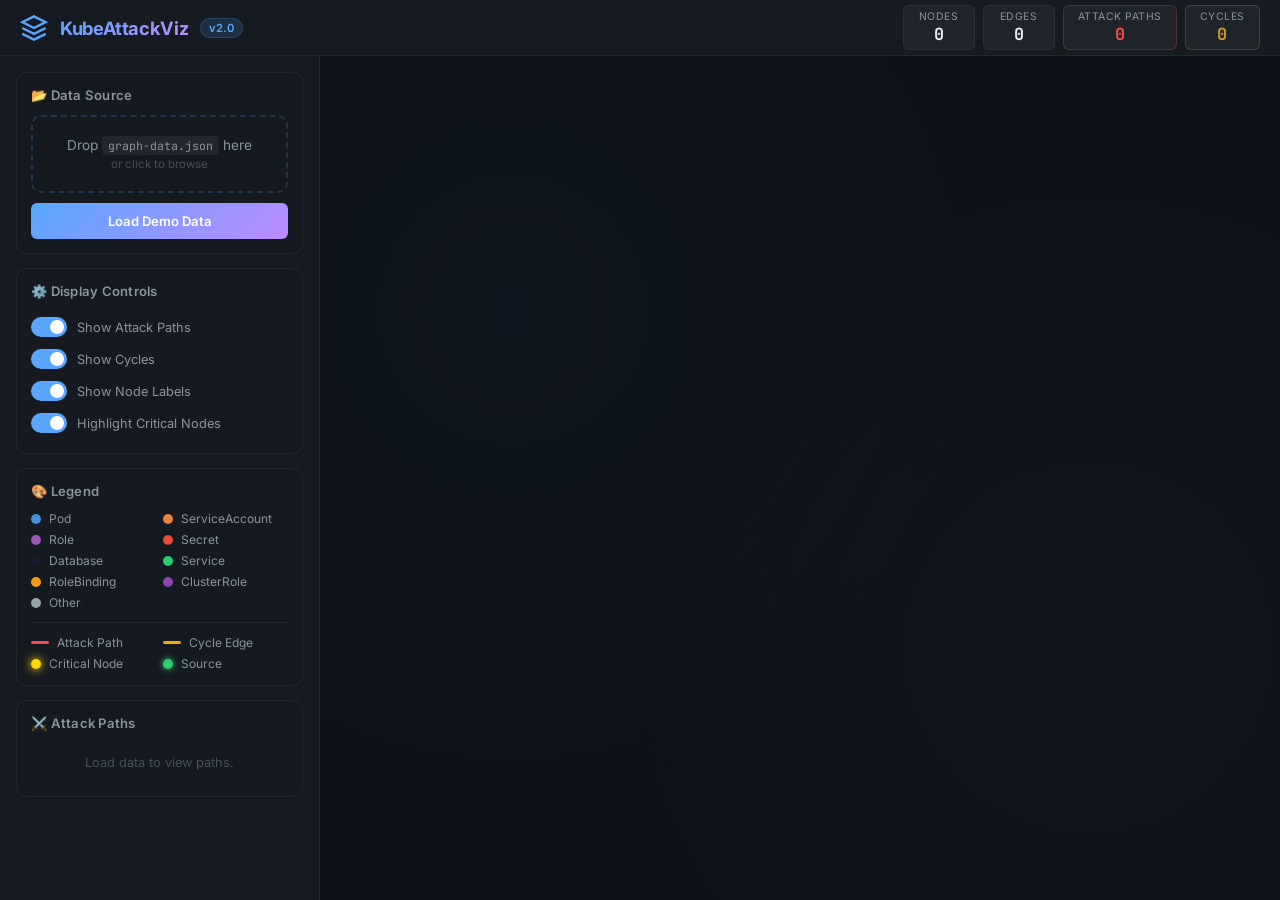
==== visualizer/index.html @ 6b7d2fde "implement core working and advancements" ====
<!DOCTYPE html>
<html lang="en">
<head>
    <meta charset="UTF-8">
    <meta name="viewport" content="width=device-width, initial-scale=1.0">
    <meta name="description" content="KubeAttackViz — Interactive Kubernetes Attack Path Visualization powered by D3.js">
    <title>KubeAttackViz — Attack Path Visualizer</title>
    <link rel="preconnect" href="https://fonts.googleapis.com">
    <link rel="preconnect" href="https://fonts.gstatic.com" crossorigin>
    <link href="https://fonts.googleapis.com/css2?family=Inter:wght@300;400;500;600;700&family=JetBrains+Mono:wght@400;500&display=swap" rel="stylesheet">
    <link rel="stylesheet" href="styles.css">
</head>
<body>
    <!-- ── Header ──────────────────────────────────────────────────────────── -->
    <header id="app-header">
        <div class="header-left">
            <div class="logo">
                <svg width="28" height="28" viewBox="0 0 24 24" fill="none" stroke="currentColor" stroke-width="2">
                    <path d="M12 2L2 7l10 5 10-5-10-5z"/>
                    <path d="M2 17l10 5 10-5"/>
                    <path d="M2 12l10 5 10-5"/>
                </svg>
            </div>
            <h1 id="app-title">KubeAttackViz</h1>
            <span class="version-badge">v2.0</span>
        </div>
        <div class="header-right">
            <div class="stat-chip" id="stat-nodes">
                <span class="stat-label">Nodes</span>
                <span class="stat-value" id="node-count">0</span>
            </div>
            <div class="stat-chip" id="stat-edges">
                <span class="stat-label">Edges</span>
                <span class="stat-value" id="edge-count">0</span>
            </div>
            <div class="stat-chip stat-danger" id="stat-paths">
                <span class="stat-label">Attack Paths</span>
                <span class="stat-value" id="path-count">0</span>
            </div>
            <div class="stat-chip stat-warning" id="stat-cycles">
                <span class="stat-label">Cycles</span>
                <span class="stat-value" id="cycle-count">0</span>
            </div>
        </div>
    </header>

    <!-- ── Main Layout ─────────────────────────────────────────────────────── -->
    <main id="app-main">
        <!-- Sidebar -->
        <aside id="sidebar">
            <!-- File Input -->
            <section class="panel" id="panel-input">
                <h2 class="panel-title">📂 Data Source</h2>
                <div class="file-drop-zone" id="file-drop-zone">
                    <p>Drop <code>graph-data.json</code> here</p>
                    <p class="hint">or click to browse</p>
                    <input type="file" id="file-input" accept=".json" hidden>
                </div>
                <button class="btn btn-primary" id="btn-load-demo">Load Demo Data</button>
            </section>

            <!-- Toggle Controls -->
            <section class="panel" id="panel-controls">
                <h2 class="panel-title">⚙️ Display Controls</h2>
                <label class="toggle-row">
                    <input type="checkbox" id="toggle-paths" checked>
                    <span class="toggle-label">Show Attack Paths</span>
                </label>
                <label class="toggle-row">
                    <input type="checkbox" id="toggle-cycles" checked>
                    <span class="toggle-label">Show Cycles</span>
                </label>
                <label class="toggle-row">
                    <input type="checkbox" id="toggle-labels" checked>
                    <span class="toggle-label">Show Node Labels</span>
                </label>
                <label class="toggle-row">
                    <input type="checkbox" id="toggle-critical" checked>
                    <span class="toggle-label">Highlight Critical Nodes</span>
                </label>
            </section>

            <!-- Legend -->
            <section class="panel" id="panel-legend">
                <h2 class="panel-title">🎨 Legend</h2>
                <div class="legend-grid">
                    <div class="legend-item"><span class="legend-dot" style="background:#4A90D9"></span> Pod</div>
                    <div class="legend-item"><span class="legend-dot" style="background:#E8833A"></span> ServiceAccount</div>
                    <div class="legend-item"><span class="legend-dot" style="background:#9B59B6"></span> Role</div>
                    <div class="legend-item"><span class="legend-dot" style="background:#E74C3C"></span> Secret</div>
                    <div class="legend-item"><span class="legend-dot" style="background:#1A1A2E"></span> Database</div>
                    <div class="legend-item"><span class="legend-dot" style="background:#2ECC71"></span> Service</div>
                    <div class="legend-item"><span class="legend-dot" style="background:#F39C12"></span> RoleBinding</div>
                    <div class="legend-item"><span class="legend-dot" style="background:#8E44AD"></span> ClusterRole</div>
                    <div class="legend-item"><span class="legend-dot" style="background:#95A5A6"></span> Other</div>
                </div>
                <div class="legend-grid" style="margin-top: 12px; border-top: 1px solid rgba(255,255,255,0.08); padding-top: 12px;">
                    <div class="legend-item"><span class="legend-line" style="background:#ff4757"></span> Attack Path</div>
                    <div class="legend-item"><span class="legend-line" style="background:#ffa502"></span> Cycle Edge</div>
                    <div class="legend-item"><span class="legend-dot legend-dot-critical"></span> Critical Node</div>
                    <div class="legend-item"><span class="legend-dot" style="background:#2ECC71; box-shadow: 0 0 6px #2ECC71"></span> Source</div>
                </div>
            </section>

            <!-- Attack Paths List -->
            <section class="panel" id="panel-paths">
                <h2 class="panel-title">⚔️ Attack Paths</h2>
                <div id="paths-list" class="scrollable-list">
                    <p class="placeholder">Load data to view paths.</p>
                </div>
            </section>
        </aside>

        <!-- Graph Canvas -->
        <div id="graph-container">
            <svg id="graph-svg"></svg>
            <!-- Tooltip -->
            <div id="tooltip" class="tooltip hidden">
                <div class="tooltip-header" id="tooltip-name"></div>
                <div class="tooltip-body">
                    <div class="tooltip-row"><span class="tooltip-key">Type:</span><span id="tooltip-type"></span></div>
                    <div class="tooltip-row"><span class="tooltip-key">Namespace:</span><span id="tooltip-namespace"></span></div>
                    <div class="tooltip-row"><span class="tooltip-key">Risk Score:</span><span id="tooltip-risk"></span></div>
                    <div class="tooltip-row"><span class="tooltip-key">CVEs:</span><span id="tooltip-cves"></span></div>
                    <div class="tooltip-row"><span class="tooltip-key">Role:</span><span id="tooltip-role"></span></div>
                </div>
            </div>
        </div>

        <!-- Detail Panel -->
        <aside id="detail-panel" class="hidden">
            <button class="btn-close" id="btn-close-detail">&times;</button>
            <h2 class="panel-title" id="detail-title">Node Details</h2>
            <div id="detail-content"></div>
        </aside>
    </main>

    <script src="https://d3js.org/d3.v7.min.js"></script>
    <script src="script.js"></script>
</body>
</html>
---- visualizer/styles.css ----
/* ═══════════════════════════════════════════════════════════════════════
   KubeAttackViz — Visualization Frontend Styles
   Premium dark theme with glassmorphism, microinteractions, and responsive layout
   ═══════════════════════════════════════════════════════════════════════ */

/* ── CSS Variables / Design Tokens ──────────────────────────────────── */
:root {
    /* Palette */
    --bg-primary: #0D1117;
    --bg-secondary: #161B22;
    --bg-panel: rgba(22, 27, 34, 0.85);
    --bg-panel-hover: rgba(30, 37, 48, 0.95);
    --bg-glass: rgba(22, 27, 34, 0.65);
    --border-primary: rgba(255, 255, 255, 0.06);
    --border-accent: rgba(88, 166, 255, 0.25);
    --text-primary: #E6EDF3;
    --text-secondary: #8B949E;
    --text-muted: #484F58;
    --accent-blue: #58A6FF;
    --accent-green: #3FB950;
    --accent-red: #F85149;
    --accent-orange: #D29922;
    --accent-purple: #BC8CFF;
    --accent-gold: #FFD700;

    /* Node Colors */
    --node-pod: #4A90D9;
    --node-service: #2ECC71;
    --node-sa: #E8833A;
    --node-role: #9B59B6;
    --node-clusterrole: #8E44AD;
    --node-rolebinding: #F39C12;
    --node-clusterrolebinding: #E67E22;
    --node-secret: #E74C3C;
    --node-configmap: #1ABC9C;
    --node-database: #1A1A2E;
    --node-other: #95A5A6;

    /* Layout */
    --header-height: 56px;
    --sidebar-width: 320px;
    --detail-width: 360px;
    --radius-sm: 6px;
    --radius-md: 10px;
    --radius-lg: 14px;

    /* Transitions */
    --transition-fast: 0.15s ease;
    --transition-medium: 0.25s ease;
    --transition-slow: 0.4s cubic-bezier(0.16, 1, 0.3, 1);
}

/* ── Reset ──────────────────────────────────────────────────────────── */
*, *::before, *::after {
    box-sizing: border-box;
    margin: 0;
    padding: 0;
}

body {
    font-family: 'Inter', -apple-system, BlinkMacSystemFont, sans-serif;
    background: var(--bg-primary);
    color: var(--text-primary);
    overflow: hidden;
    height: 100vh;
    width: 100vw;
}

code {
    font-family: 'JetBrains Mono', monospace;
    background: rgba(255, 255, 255, 0.06);
    padding: 2px 6px;
    border-radius: 4px;
    font-size: 0.85em;
}

/* ── Header ─────────────────────────────────────────────────────────── */
#app-header {
    height: var(--header-height);
    background: var(--bg-secondary);
    border-bottom: 1px solid var(--border-primary);
    display: flex;
    align-items: center;
    justify-content: space-between;
    padding: 0 20px;
    z-index: 100;
    backdrop-filter: blur(12px);
}

.header-left {
    display: flex;
    align-items: center;
    gap: 12px;
}

.logo {
    color: var(--accent-blue);
    display: flex;
    align-items: center;
}

#app-title {
    font-size: 1.15rem;
    font-weight: 700;
    letter-spacing: -0.02em;
    background: linear-gradient(135deg, var(--accent-blue), var(--accent-purple));
    -webkit-background-clip: text;
    -webkit-text-fill-color: transparent;
    background-clip: text;
}

.version-badge {
    font-size: 0.7rem;
    font-weight: 600;
    background: rgba(88, 166, 255, 0.15);
    color: var(--accent-blue);
    padding: 2px 8px;
    border-radius: 20px;
    border: 1px solid rgba(88, 166, 255, 0.2);
}

.header-right {
    display: flex;
    gap: 8px;
}

.stat-chip {
    display: flex;
    flex-direction: column;
    align-items: center;
    background: rgba(255, 255, 255, 0.04);
    border: 1px solid var(--border-primary);
    border-radius: var(--radius-sm);
    padding: 4px 14px;
    min-width: 72px;
    transition: var(--transition-fast);
}

.stat-chip:hover {
    background: rgba(255, 255, 255, 0.07);
}

.stat-chip.stat-danger {
    border-color: rgba(248, 81, 73, 0.25);
}

.stat-chip.stat-warning {
    border-color: rgba(210, 153, 34, 0.25);
}

.stat-label {
    font-size: 0.65rem;
    color: var(--text-secondary);
    text-transform: uppercase;
    letter-spacing: 0.05em;
}

.stat-value {
    font-size: 1.05rem;
    font-weight: 700;
    font-family: 'JetBrains Mono', monospace;
}

.stat-danger .stat-value {
    color: var(--accent-red);
}

.stat-warning .stat-value {
    color: var(--accent-orange);
}

/* ── Main Layout ────────────────────────────────────────────────────── */
#app-main {
    display: flex;
    height: calc(100vh - var(--header-height));
}

/* ── Sidebar ────────────────────────────────────────────────────────── */
#sidebar {
    width: var(--sidebar-width);
    min-width: var(--sidebar-width);
    background: var(--bg-secondary);
    border-right: 1px solid var(--border-primary);
    overflow-y: auto;
    padding: 16px;
    display: flex;
    flex-direction: column;
    gap: 14px;
    scrollbar-width: thin;
    scrollbar-color: var(--text-muted) transparent;
}

#sidebar::-webkit-scrollbar {
    width: 5px;
}

#sidebar::-webkit-scrollbar-thumb {
    background: var(--text-muted);
    border-radius: 10px;
}

.panel {
    background: var(--bg-panel);
    border: 1px solid var(--border-primary);
    border-radius: var(--radius-md);
    padding: 14px;
    backdrop-filter: blur(8px);
}

.panel-title {
    font-size: 0.82rem;
    font-weight: 600;
    color: var(--text-secondary);
    margin-bottom: 12px;
    letter-spacing: 0.02em;
}

/* ── File Drop Zone ─────────────────────────────────────────────────── */
.file-drop-zone {
    border: 2px dashed rgba(88, 166, 255, 0.2);
    border-radius: var(--radius-md);
    padding: 20px;
    text-align: center;
    cursor: pointer;
    transition: var(--transition-medium);
    margin-bottom: 10px;
}

.file-drop-zone:hover,
.file-drop-zone.dragover {
    border-color: var(--accent-blue);
    background: rgba(88, 166, 255, 0.05);
}

.file-drop-zone p {
    color: var(--text-secondary);
    font-size: 0.85rem;
}

.file-drop-zone .hint {
    font-size: 0.72rem;
    color: var(--text-muted);
    margin-top: 4px;
}

/* ── Buttons ────────────────────────────────────────────────────────── */
.btn {
    display: block;
    width: 100%;
    padding: 10px 16px;
    border: none;
    border-radius: var(--radius-sm);
    font-family: 'Inter', sans-serif;
    font-size: 0.82rem;
    font-weight: 600;
    cursor: pointer;
    transition: var(--transition-fast);
    text-align: center;
}

.btn-primary {
    background: linear-gradient(135deg, var(--accent-blue), var(--accent-purple));
    color: white;
}

.btn-primary:hover {
    filter: brightness(1.1);
    transform: translateY(-1px);
    box-shadow: 0 4px 16px rgba(88, 166, 255, 0.3);
}

.btn-close {
    position: absolute;
    top: 12px;
    right: 12px;
    background: none;
    border: none;
    color: var(--text-secondary);
    font-size: 1.4rem;
    cursor: pointer;
    width: 32px;
    height: 32px;
    display: flex;
    align-items: center;
    justify-content: center;
    border-radius: var(--radius-sm);
    transition: var(--transition-fast);
}

.btn-close:hover {
    background: rgba(255, 255, 255, 0.08);
    color: var(--text-primary);
}

/* ── Toggle Controls ────────────────────────────────────────────────── */
.toggle-row {
    display: flex;
    align-items: center;
    gap: 10px;
    padding: 6px 0;
    cursor: pointer;
}

.toggle-row input[type="checkbox"] {
    appearance: none;
    width: 36px;
    height: 20px;
    background: rgba(255, 255, 255, 0.1);
    border-radius: 20px;
    position: relative;
    cursor: pointer;
    transition: var(--transition-fast);
    flex-shrink: 0;
}

.toggle-row input[type="checkbox"]::after {
    content: '';
    position: absolute;
    top: 3px;
    left: 3px;
    width: 14px;
    height: 14px;
    background: var(--text-secondary);
    border-radius: 50%;
    transition: var(--transition-fast);
}

.toggle-row input[type="checkbox"]:checked {
    background: var(--accent-blue);
}

.toggle-row input[type="checkbox"]:checked::after {
    left: 19px;
    background: white;
}

.toggle-label {
    font-size: 0.8rem;
    color: var(--text-secondary);
}

/* ── Legend ──────────────────────────────────────────────────────────── */
.legend-grid {
    display: grid;
    grid-template-columns: 1fr 1fr;
    gap: 6px;
}

.legend-item {
    display: flex;
    align-items: center;
    gap: 8px;
    font-size: 0.75rem;
    color: var(--text-secondary);
}

.legend-dot {
    width: 10px;
    height: 10px;
    border-radius: 50%;
    flex-shrink: 0;
}

.legend-dot-critical {
    background: var(--accent-gold) !important;
    box-shadow: 0 0 8px var(--accent-gold), 0 0 16px rgba(255, 215, 0, 0.3);
    animation: pulse-gold 2s infinite;
}

.legend-line {
    width: 18px;
    height: 3px;
    border-radius: 2px;
    flex-shrink: 0;
}

@keyframes pulse-gold {
    0%, 100% { box-shadow: 0 0 8px var(--accent-gold), 0 0 16px rgba(255, 215, 0, 0.3); }
    50% { box-shadow: 0 0 12px var(--accent-gold), 0 0 24px rgba(255, 215, 0, 0.5); }
}

/* ── Attack Paths List ──────────────────────────────────────────────── */
.scrollable-list {
    max-height: 280px;
    overflow-y: auto;
    scrollbar-width: thin;
    scrollbar-color: var(--text-muted) transparent;
}

.scrollable-list::-webkit-scrollbar {
    width: 4px;
}

.scrollable-list::-webkit-scrollbar-thumb {
    background: var(--text-muted);
    border-radius: 10px;
}

.placeholder {
    color: var(--text-muted);
    font-size: 0.8rem;
    text-align: center;
    padding: 12px;
}

.path-card {
    background: rgba(255, 255, 255, 0.03);
    border: 1px solid var(--border-primary);
    border-radius: var(--radius-sm);
    padding: 10px;
    margin-bottom: 8px;
    cursor: pointer;
    transition: var(--transition-fast);
}

.path-card:hover {
    background: rgba(255, 255, 255, 0.06);
    border-color: var(--border-accent);
}

.path-card.active {
    border-color: var(--accent-red);
    background: rgba(248, 81, 73, 0.08);
}

.path-card-header {
    display: flex;
    justify-content: space-between;
    align-items: center;
    margin-bottom: 4px;
}

.path-card-title {
    font-size: 0.75rem;
    font-weight: 600;
    color: var(--text-primary);
}

.severity-badge {
    font-size: 0.65rem;
    font-weight: 700;
    padding: 2px 8px;
    border-radius: 20px;
    letter-spacing: 0.05em;
}

.severity-CRITICAL {
    background: rgba(248, 81, 73, 0.2);
    color: var(--accent-red);
    border: 1px solid rgba(248, 81, 73, 0.3);
}

.severity-HIGH {
    background: rgba(210, 153, 34, 0.2);
    color: var(--accent-orange);
    border: 1px solid rgba(210, 153, 34, 0.3);
}

.severity-MEDIUM {
    background: rgba(88, 166, 255, 0.15);
    color: var(--accent-blue);
    border: 1px solid rgba(88, 166, 255, 0.25);
}

.severity-LOW {
    background: rgba(63, 185, 80, 0.15);
    color: var(--accent-green);
    border: 1px solid rgba(63, 185, 80, 0.25);
}

.path-card-route {
    font-size: 0.7rem;
    color: var(--text-secondary);
    line-height: 1.4;
    word-break: break-all;
}

/* ── Graph Container ────────────────────────────────────────────────── */
#graph-container {
    flex: 1;
    position: relative;
    overflow: hidden;
    background:
        radial-gradient(circle at 20% 30%, rgba(88, 166, 255, 0.03) 0%, transparent 50%),
        radial-gradient(circle at 80% 70%, rgba(188, 140, 255, 0.03) 0%, transparent 50%),
        var(--bg-primary);
}

#graph-svg {
    width: 100%;
    height: 100%;
}

/* ── D3 Graph Styles ────────────────────────────────────────────────── */
.node-circle {
    stroke-width: 2px;
    cursor: pointer;
    transition: r 0.3s ease, stroke-width 0.2s ease;
}

.node-circle:hover {
    stroke-width: 3px;
    filter: brightness(1.3);
}

.node-circle.source-node {
    stroke: var(--accent-green);
    stroke-width: 3px;
}

.node-circle.sink-node {
    stroke: var(--accent-red);
    stroke-width: 3px;
}

.node-circle.critical-node {
    stroke: var(--accent-gold);
    stroke-width: 4px;
    filter: drop-shadow(0 0 8px rgba(255, 215, 0, 0.5));
}

.node-label {
    font-family: 'Inter', sans-serif;
    font-size: 10px;
    font-weight: 500;
    fill: var(--text-secondary);
    pointer-events: none;
    text-anchor: middle;
}

.link-line {
    stroke: rgba(255, 255, 255, 0.08);
    stroke-width: 1.5;
    fill: none;
}

.link-line.attack-path-edge {
    stroke: var(--accent-red);
    stroke-width: 2.5;
    stroke-dasharray: 8, 4;
    animation: dash-flow 1s linear infinite;
    filter: drop-shadow(0 0 4px rgba(248, 81, 73, 0.4));
}

.link-line.cycle-edge {
    stroke: var(--accent-orange);
    stroke-width: 2;
    stroke-dasharray: 4, 4;
    animation: dash-flow 1.5s linear infinite;
}

.link-line.dimmed {
    stroke: rgba(255, 255, 255, 0.03);
}

.node-circle.dimmed {
    opacity: 0.15;
}

.node-label.dimmed {
    opacity: 0.1;
}

.arrowhead {
    fill: rgba(255, 255, 255, 0.15);
}

.arrowhead.attack-path-arrow {
    fill: var(--accent-red);
}

.arrowhead.cycle-arrow {
    fill: var(--accent-orange);
}

@keyframes dash-flow {
    to { stroke-dashoffset: -24; }
}

/* ── Tooltip ────────────────────────────────────────────────────────── */
.tooltip {
    position: absolute;
    background: rgba(22, 27, 34, 0.95);
    border: 1px solid var(--border-accent);
    border-radius: var(--radius-md);
    padding: 0;
    pointer-events: none;
    z-index: 200;
    min-width: 220px;
    max-width: 300px;
    backdrop-filter: blur(16px);
    box-shadow: 0 8px 32px rgba(0, 0, 0, 0.5);
    transition: opacity 0.15s ease;
}

.tooltip.hidden {
    opacity: 0;
    display: none;
}

.tooltip-header {
    font-weight: 700;
    font-size: 0.85rem;
    padding: 10px 14px;
    background: rgba(88, 166, 255, 0.08);
    border-bottom: 1px solid var(--border-primary);
    border-radius: var(--radius-md) var(--radius-md) 0 0;
}

.tooltip-body {
    padding: 10px 14px;
}

.tooltip-row {
    display: flex;
    justify-content: space-between;
    font-size: 0.78rem;
    padding: 3px 0;
}

.tooltip-key {
    color: var(--text-secondary);
}

.tooltip-row span:last-child {
    font-weight: 500;
    text-align: right;
}

/* ── Detail Panel ───────────────────────────────────────────────────── */
#detail-panel {
    width: var(--detail-width);
    min-width: var(--detail-width);
    background: var(--bg-secondary);
    border-left: 1px solid var(--border-primary);
    padding: 20px;
    overflow-y: auto;
    position: relative;
    transition: transform var(--transition-slow);
    scrollbar-width: thin;
    scrollbar-color: var(--text-muted) transparent;
}

#detail-panel.hidden {
    display: none;
}

#detail-content {
    margin-top: 10px;
}

.detail-section {
    margin-bottom: 16px;
}

.detail-section-title {
    font-size: 0.72rem;
    font-weight: 600;
    color: var(--text-muted);
    text-transform: uppercase;
    letter-spacing: 0.06em;
    margin-bottom: 8px;
}

.detail-row {
    display: flex;
    justify-content: space-between;
    font-size: 0.82rem;
    padding: 4px 0;
    border-bottom: 1px solid rgba(255, 255, 255, 0.04);
}

.detail-row-key {
    color: var(--text-secondary);
}

.detail-row-value {
    font-weight: 500;
}

.detail-list {
    list-style: none;
    padding: 0;
}

.detail-list li {
    font-size: 0.8rem;
    padding: 4px 0;
    color: var(--text-secondary);
    border-bottom: 1px solid rgba(255, 255, 255, 0.03);
}

.detail-list li strong {
    color: var(--text-primary);
}

.risk-bar {
    height: 6px;
    border-radius: 3px;
    background: rgba(255, 255, 255, 0.06);
    overflow: hidden;
    margin-top: 4px;
}

.risk-bar-fill {
    height: 100%;
    border-radius: 3px;
    transition: width var(--transition-medium);
}

/* ── Responsive ─────────────────────────────────────────────────────── */
@media (max-width: 1100px) {
    #sidebar {
        width: 260px;
        min-width: 260px;
    }

    #detail-panel {
        width: 280px;
        min-width: 280px;
    }
}

@media (max-width: 768px) {
    #sidebar {
        display: none;
    }

    #detail-panel {
        position: absolute;
        right: 0;
        top: 0;
        height: 100%;
        z-index: 50;
    }
}
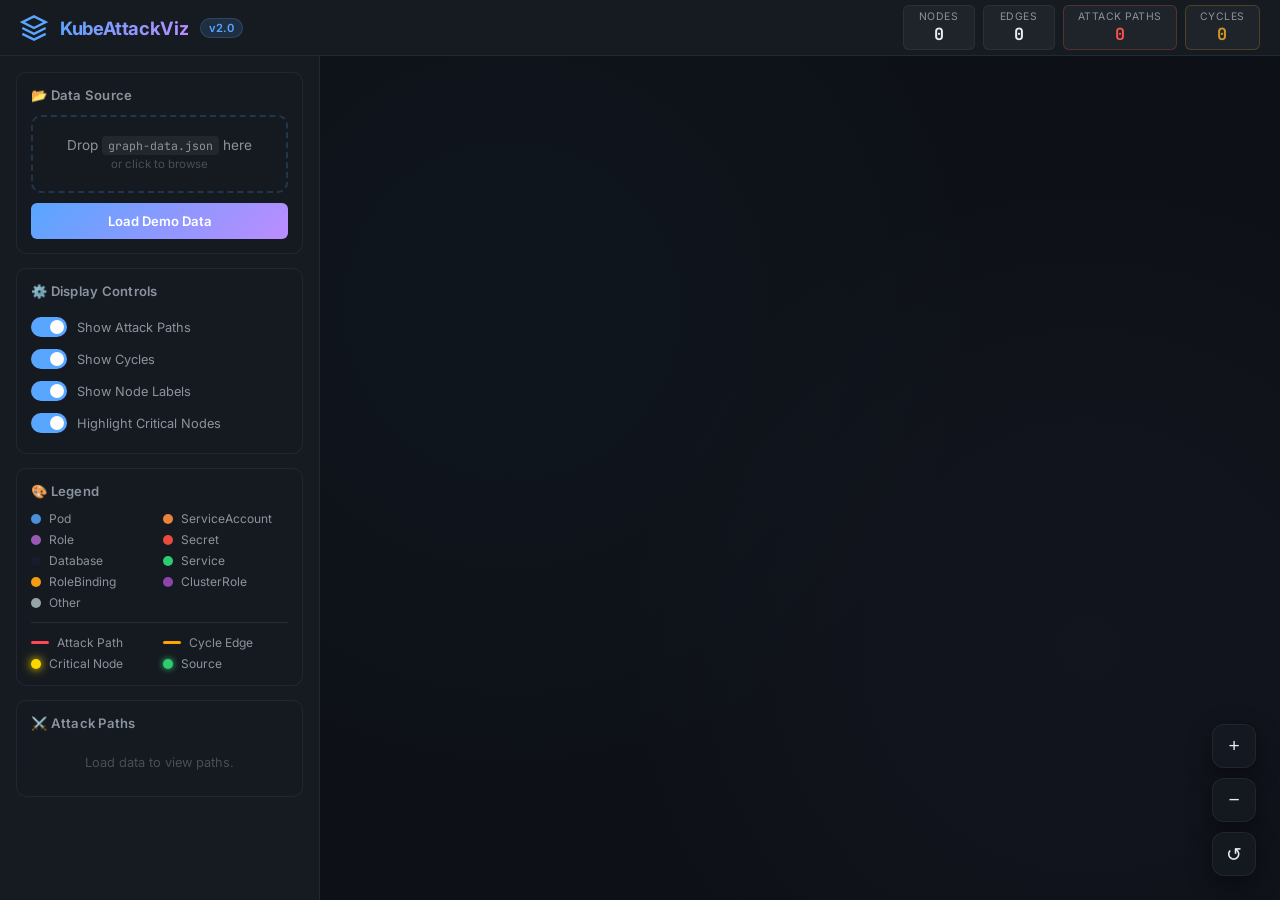
==== commit 920725f6: "add cvss for weight and modified ingestion" ====
--- a/visualizer/index.html
+++ b/visualizer/index.html
@@ -125,6 +125,13 @@
                     <div class="tooltip-row"><span class="tooltip-key">Role:</span><span id="tooltip-role"></span></div>
                 </div>
             </div>
+
+            <!-- Zoom Controls -->
+            <div class="zoom-controls">
+                <button class="zoom-btn" id="btn-zoom-in" title="Zoom In">+</button>
+                <button class="zoom-btn" id="btn-zoom-out" title="Zoom Out">−</button>
+                <button class="zoom-btn" id="btn-zoom-reset" title="Reset Zoom">↺</button>
+            </div>
         </div>
 
         <!-- Detail Panel -->
--- a/visualizer/styles.css
+++ b/visualizer/styles.css
@@ -734,3 +734,47 @@
         z-index: 50;
     }
 }
+
+/* ── Performance Optimization ── */
+.main-group {
+    will-change: transform;
+}
+
+/* ── Zoom Controls ── */
+.zoom-controls {
+    position: absolute;
+    bottom: 24px;
+    right: 24px;
+    display: flex;
+    flex-direction: column;
+    gap: 10px;
+    z-index: 100;
+}
+
+.zoom-btn {
+    width: 44px;
+    height: 44px;
+    border-radius: 12px;
+    background: rgba(22, 27, 34, 0.85);
+    border: 1px solid var(--border-primary);
+    color: var(--text-primary);
+    display: flex;
+    align-items: center;
+    justify-content: center;
+    cursor: pointer;
+    backdrop-filter: blur(12px);
+    transition: var(--transition-fast);
+    font-size: 1.2rem;
+    box-shadow: 0 8px 24px rgba(0, 0, 0, 0.4);
+}
+
+.zoom-btn:hover {
+    background: var(--bg-panel-hover);
+    border-color: var(--accent-blue);
+    transform: translateY(-2px);
+    color: var(--accent-blue);
+}
+
+.zoom-btn:active {
+    transform: translateY(0) scale(0.95);
+}
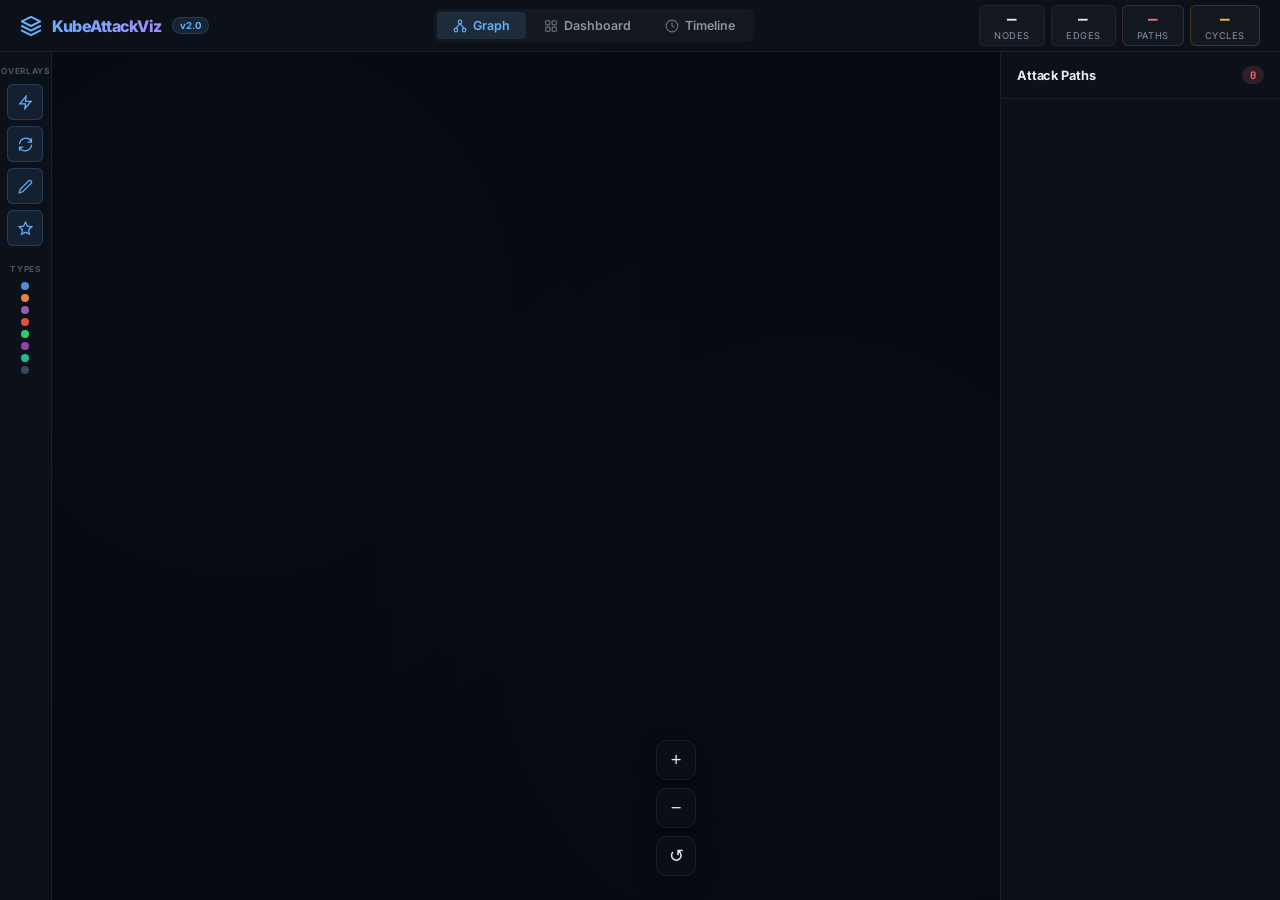
==== commit 8d99c667: "ui changes" ====
--- a/visualizer/index.html
+++ b/visualizer/index.html
@@ -3,117 +3,97 @@
 <head>
     <meta charset="UTF-8">
     <meta name="viewport" content="width=device-width, initial-scale=1.0">
-    <meta name="description" content="KubeAttackViz — Interactive Kubernetes Attack Path Visualization powered by D3.js">
-    <title>KubeAttackViz — Attack Path Visualizer</title>
+    <meta name="description" content="KubeAttackViz — Kubernetes Attack Surface Intelligence Dashboard">
+    <title>KubeAttackViz — Attack Surface Intelligence</title>
     <link rel="preconnect" href="https://fonts.googleapis.com">
     <link rel="preconnect" href="https://fonts.gstatic.com" crossorigin>
-    <link href="https://fonts.googleapis.com/css2?family=Inter:wght@300;400;500;600;700&family=JetBrains+Mono:wght@400;500&display=swap" rel="stylesheet">
+    <link href="https://fonts.googleapis.com/css2?family=Inter:wght@300;400;500;600;700;800&family=JetBrains+Mono:wght@400;500;600&display=swap" rel="stylesheet">
     <link rel="stylesheet" href="styles.css">
 </head>
 <body>
-    <!-- ── Header ──────────────────────────────────────────────────────────── -->
-    <header id="app-header">
-        <div class="header-left">
-            <div class="logo">
-                <svg width="28" height="28" viewBox="0 0 24 24" fill="none" stroke="currentColor" stroke-width="2">
+    <!-- ── Top Bar ─────────────────────────────────────────────────────── -->
+    <nav id="topbar">
+        <div class="topbar-brand">
+            <div class="brand-icon">
+                <svg width="22" height="22" viewBox="0 0 24 24" fill="none" stroke="currentColor" stroke-width="2.2" stroke-linecap="round" stroke-linejoin="round">
                     <path d="M12 2L2 7l10 5 10-5-10-5z"/>
                     <path d="M2 17l10 5 10-5"/>
                     <path d="M2 12l10 5 10-5"/>
                 </svg>
             </div>
-            <h1 id="app-title">KubeAttackViz</h1>
-            <span class="version-badge">v2.0</span>
-        </div>
-        <div class="header-right">
-            <div class="stat-chip" id="stat-nodes">
-                <span class="stat-label">Nodes</span>
-                <span class="stat-value" id="node-count">0</span>
-            </div>
-            <div class="stat-chip" id="stat-edges">
-                <span class="stat-label">Edges</span>
-                <span class="stat-value" id="edge-count">0</span>
-            </div>
-            <div class="stat-chip stat-danger" id="stat-paths">
-                <span class="stat-label">Attack Paths</span>
-                <span class="stat-value" id="path-count">0</span>
-            </div>
-            <div class="stat-chip stat-warning" id="stat-cycles">
-                <span class="stat-label">Cycles</span>
-                <span class="stat-value" id="cycle-count">0</span>
-            </div>
-        </div>
-    </header>
-
-    <!-- ── Main Layout ─────────────────────────────────────────────────────── -->
-    <main id="app-main">
-        <!-- Sidebar -->
-        <aside id="sidebar">
-            <!-- File Input -->
-            <section class="panel" id="panel-input">
-                <h2 class="panel-title">📂 Data Source</h2>
-                <div class="file-drop-zone" id="file-drop-zone">
-                    <p>Drop <code>graph-data.json</code> here</p>
-                    <p class="hint">or click to browse</p>
-                    <input type="file" id="file-input" accept=".json" hidden>
-                </div>
-                <button class="btn btn-primary" id="btn-load-demo">Load Demo Data</button>
-            </section>
-
-            <!-- Toggle Controls -->
-            <section class="panel" id="panel-controls">
-                <h2 class="panel-title">⚙️ Display Controls</h2>
-                <label class="toggle-row">
+            <span class="brand-name">KubeAttackViz</span>
+            <span class="brand-tag">v2.0</span>
+        </div>
+        <div class="topbar-tabs" id="topbar-tabs">
+            <button class="tab-btn active" data-view="graph">
+                <svg width="14" height="14" viewBox="0 0 24 24" fill="none" stroke="currentColor" stroke-width="2"><circle cx="12" cy="5" r="3"/><circle cx="5" cy="19" r="3"/><circle cx="19" cy="19" r="3"/><line x1="12" y1="8" x2="5" y2="16"/><line x1="12" y1="8" x2="19" y2="16"/></svg>
+                Graph
+            </button>
+            <button class="tab-btn" data-view="dashboard">
+                <svg width="14" height="14" viewBox="0 0 24 24" fill="none" stroke="currentColor" stroke-width="2"><rect x="3" y="3" width="7" height="7" rx="1"/><rect x="14" y="3" width="7" height="7" rx="1"/><rect x="3" y="14" width="7" height="7" rx="1"/><rect x="14" y="14" width="7" height="7" rx="1"/></svg>
+                Dashboard
+            </button>
+            <button class="tab-btn" data-view="timeline">
+                <svg width="14" height="14" viewBox="0 0 24 24" fill="none" stroke="currentColor" stroke-width="2"><circle cx="12" cy="12" r="10"/><polyline points="12 6 12 12 16 14"/></svg>
+                Timeline
+            </button>
+        </div>
+        <div class="topbar-metrics" id="topbar-metrics">
+            <div class="metric" id="metric-nodes"><span class="metric-val" id="node-count">—</span><span class="metric-lbl">Nodes</span></div>
+            <div class="metric" id="metric-edges"><span class="metric-val" id="edge-count">—</span><span class="metric-lbl">Edges</span></div>
+            <div class="metric metric-hot" id="metric-paths"><span class="metric-val" id="path-count">—</span><span class="metric-lbl">Paths</span></div>
+            <div class="metric metric-warn" id="metric-cycles"><span class="metric-val" id="cycle-count">—</span><span class="metric-lbl">Cycles</span></div>
+        </div>
+    </nav>
+
+    <!-- ══════════════════════════════════════════════════════════════════ -->
+    <!-- VIEW 1: GRAPH                                                     -->
+    <!-- ══════════════════════════════════════════════════════════════════ -->
+    <main id="view-graph" class="view active">
+
+        <!-- Command Panel (left rail) -->
+        <aside id="cmd-rail">
+            <!-- Overlays -->
+            <div class="rail-section">
+                <div class="rail-label">Overlays</div>
+                <label class="rail-toggle" title="Attack Paths">
                     <input type="checkbox" id="toggle-paths" checked>
-                    <span class="toggle-label">Show Attack Paths</span>
-                </label>
-                <label class="toggle-row">
+                    <svg width="15" height="15" viewBox="0 0 24 24" fill="none" stroke="currentColor" stroke-width="2"><polygon points="13 2 3 14 12 14 11 22 21 10 12 10 13 2"/></svg>
+                </label>
+                <label class="rail-toggle" title="Cycles">
                     <input type="checkbox" id="toggle-cycles" checked>
-                    <span class="toggle-label">Show Cycles</span>
-                </label>
-                <label class="toggle-row">
+                    <svg width="15" height="15" viewBox="0 0 24 24" fill="none" stroke="currentColor" stroke-width="2"><path d="M21.5 2v6h-6M2.5 22v-6h6"/><path d="M2.5 11.5a10 10 0 0118.8-4.3"/><path d="M21.5 12.5a10 10 0 01-18.8 4.3"/></svg>
+                </label>
+                <label class="rail-toggle" title="Labels">
                     <input type="checkbox" id="toggle-labels" checked>
-                    <span class="toggle-label">Show Node Labels</span>
-                </label>
-                <label class="toggle-row">
+                    <svg width="15" height="15" viewBox="0 0 24 24" fill="none" stroke="currentColor" stroke-width="2"><path d="M17 3a2.828 2.828 0 114 4L7.5 20.5 2 22l1.5-5.5L17 3z"/></svg>
+                </label>
+                <label class="rail-toggle" title="Critical Nodes">
                     <input type="checkbox" id="toggle-critical" checked>
-                    <span class="toggle-label">Highlight Critical Nodes</span>
-                </label>
-            </section>
-
-            <!-- Legend -->
-            <section class="panel" id="panel-legend">
-                <h2 class="panel-title">🎨 Legend</h2>
-                <div class="legend-grid">
-                    <div class="legend-item"><span class="legend-dot" style="background:#4A90D9"></span> Pod</div>
-                    <div class="legend-item"><span class="legend-dot" style="background:#E8833A"></span> ServiceAccount</div>
-                    <div class="legend-item"><span class="legend-dot" style="background:#9B59B6"></span> Role</div>
-                    <div class="legend-item"><span class="legend-dot" style="background:#E74C3C"></span> Secret</div>
-                    <div class="legend-item"><span class="legend-dot" style="background:#1A1A2E"></span> Database</div>
-                    <div class="legend-item"><span class="legend-dot" style="background:#2ECC71"></span> Service</div>
-                    <div class="legend-item"><span class="legend-dot" style="background:#F39C12"></span> RoleBinding</div>
-                    <div class="legend-item"><span class="legend-dot" style="background:#8E44AD"></span> ClusterRole</div>
-                    <div class="legend-item"><span class="legend-dot" style="background:#95A5A6"></span> Other</div>
-                </div>
-                <div class="legend-grid" style="margin-top: 12px; border-top: 1px solid rgba(255,255,255,0.08); padding-top: 12px;">
-                    <div class="legend-item"><span class="legend-line" style="background:#ff4757"></span> Attack Path</div>
-                    <div class="legend-item"><span class="legend-line" style="background:#ffa502"></span> Cycle Edge</div>
-                    <div class="legend-item"><span class="legend-dot legend-dot-critical"></span> Critical Node</div>
-                    <div class="legend-item"><span class="legend-dot" style="background:#2ECC71; box-shadow: 0 0 6px #2ECC71"></span> Source</div>
-                </div>
-            </section>
-
-            <!-- Attack Paths List -->
-            <section class="panel" id="panel-paths">
-                <h2 class="panel-title">⚔️ Attack Paths</h2>
-                <div id="paths-list" class="scrollable-list">
-                    <p class="placeholder">Load data to view paths.</p>
-                </div>
-            </section>
+                    <svg width="15" height="15" viewBox="0 0 24 24" fill="none" stroke="currentColor" stroke-width="2"><polygon points="12 2 15.09 8.26 22 9.27 17 14.14 18.18 21.02 12 17.77 5.82 21.02 7 14.14 2 9.27 8.91 8.26 12 2"/></svg>
+                </label>
+            </div>
+
+            <!-- Legend (compact) -->
+            <div class="rail-section">
+                <div class="rail-label">Types</div>
+                <div class="rail-legend">
+                    <span class="rl-dot" style="--c:#4A90D9" title="Pod"></span>
+                    <span class="rl-dot" style="--c:#E8833A" title="ServiceAccount"></span>
+                    <span class="rl-dot" style="--c:#9B59B6" title="Role"></span>
+                    <span class="rl-dot" style="--c:#E74C3C" title="Secret"></span>
+                    <span class="rl-dot" style="--c:#2ECC71" title="Service"></span>
+                    <span class="rl-dot" style="--c:#8E44AD" title="ClusterRole"></span>
+                    <span class="rl-dot" style="--c:#1ABC9C" title="ConfigMap"></span>
+                    <span class="rl-dot" style="--c:#34495E" title="Node"></span>
+                </div>
+            </div>
         </aside>
 
         <!-- Graph Canvas -->
         <div id="graph-container">
             <svg id="graph-svg"></svg>
+
             <!-- Tooltip -->
             <div id="tooltip" class="tooltip hidden">
                 <div class="tooltip-header" id="tooltip-name"></div>
@@ -134,7 +114,16 @@
             </div>
         </div>
 
-        <!-- Detail Panel -->
+        <!-- Attack Paths Drawer (right side) -->
+        <aside id="paths-drawer">
+            <div class="drawer-head">
+                <span class="drawer-title">Attack Paths</span>
+                <span class="drawer-badge" id="paths-badge">0</span>
+            </div>
+            <div id="paths-list" class="drawer-body"></div>
+        </aside>
+
+        <!-- Node Detail Panel (overlays on right when a node is clicked) -->
         <aside id="detail-panel" class="hidden">
             <button class="btn-close" id="btn-close-detail">&times;</button>
             <h2 class="panel-title" id="detail-title">Node Details</h2>
@@ -142,7 +131,102 @@
         </aside>
     </main>
 
+    <!-- ══════════════════════════════════════════════════════════════════ -->
+    <!-- VIEW 2: DASHBOARD                                                 -->
+    <!-- ══════════════════════════════════════════════════════════════════ -->
+    <main id="view-dashboard" class="view">
+        <div class="dash-grid">
+            <div class="posture-row" id="posture-row">
+                <div class="posture-card" id="pc-score">
+                    <div class="pc-ring" id="pc-ring">
+                        <svg viewBox="0 0 120 120"><circle class="ring-bg" cx="60" cy="60" r="52"/><circle class="ring-fg" id="ring-fg" cx="60" cy="60" r="52"/></svg>
+                        <span class="pc-ring-val" id="posture-score">—</span>
+                    </div>
+                    <div class="pc-meta"><span class="pc-title">Security Posture</span><span class="pc-sub" id="posture-label">Load data</span></div>
+                </div>
+                <div class="posture-card pc-stat">
+                    <span class="pc-big" id="stat-total-paths">0</span>
+                    <span class="pc-label">Attack Paths</span>
+                    <div class="severity-pills" id="severity-pills"></div>
+                </div>
+                <div class="posture-card pc-stat">
+                    <span class="pc-big" id="stat-critical-node-name">—</span>
+                    <span class="pc-label">#1 Critical Node</span>
+                    <span class="pc-sub" id="stat-critical-node-impact">—</span>
+                </div>
+                <div class="posture-card pc-stat">
+                    <span class="pc-big" id="stat-total-cves">0</span>
+                    <span class="pc-label">Known CVEs</span>
+                    <span class="pc-sub" id="stat-max-cvss">—</span>
+                </div>
+            </div>
+            <div class="dash-row">
+                <div class="dash-card" id="card-blast">
+                    <div class="dash-card-head">
+                        <svg width="16" height="16" viewBox="0 0 24 24" fill="none" stroke="currentColor" stroke-width="2"><circle cx="12" cy="12" r="10"/><circle cx="12" cy="12" r="6"/><circle cx="12" cy="12" r="2"/></svg>
+                        Blast Radius
+                    </div>
+                    <div class="dash-card-body" id="blast-body"><p class="empty-state">No data loaded.</p></div>
+                </div>
+                <div class="dash-card" id="card-critical">
+                    <div class="dash-card-head">
+                        <svg width="16" height="16" viewBox="0 0 24 24" fill="none" stroke="currentColor" stroke-width="2"><polygon points="12 2 15.09 8.26 22 9.27 17 14.14 18.18 21.02 12 17.77 5.82 21.02 7 14.14 2 9.27 8.91 8.26 12 2"/></svg>
+                        Critical Chokepoints
+                    </div>
+                    <div class="dash-card-body" id="critical-body"><p class="empty-state">No data loaded.</p></div>
+                </div>
+            </div>
+            <div class="dash-card dash-card-full" id="card-pathdetail">
+                <div class="dash-card-head">
+                    <svg width="16" height="16" viewBox="0 0 24 24" fill="none" stroke="currentColor" stroke-width="2"><polygon points="13 2 3 14 12 14 11 22 21 10 12 10 13 2"/></svg>
+                    Attack Path Analysis
+                </div>
+                <div class="dash-card-body table-wrap" id="pathdetail-body"><p class="empty-state">No data loaded.</p></div>
+            </div>
+            <div class="dash-card dash-card-full" id="card-cves">
+                <div class="dash-card-head">
+                    <svg width="16" height="16" viewBox="0 0 24 24" fill="none" stroke="currentColor" stroke-width="2"><path d="M12 22s8-4 8-10V5l-8-3-8 3v7c0 6 8 10 8 10z"/></svg>
+                    CVE Intelligence
+                </div>
+                <div class="dash-card-body" id="cve-body"><p class="empty-state">No data loaded.</p></div>
+            </div>
+        </div>
+    </main>
+
+    <!-- ══════════════════════════════════════════════════════════════════ -->
+    <!-- VIEW 3: TIMELINE                                                  -->
+    <!-- ══════════════════════════════════════════════════════════════════ -->
+    <main id="view-timeline" class="view">
+        <div class="timeline-container">
+            <div class="timeline-header">
+                <div class="tl-title-group">
+                    <h2>Temporal Analysis</h2>
+                    <p class="tl-subtitle">Track cluster state changes across scans. Load snapshots from <code>.temporal_snapshots/</code></p>
+                </div>
+                <div class="tl-actions">
+                    <div class="drop-zone drop-zone-sm" id="timeline-drop-zone">
+                        <span>Drop snapshot JSONs</span>
+                        <input type="file" id="timeline-file-input" accept=".json" multiple hidden>
+                    </div>
+                    <button class="btn-action" id="btn-load-timeline">Load Timeline</button>
+                </div>
+            </div>
+            <div class="timeline-track" id="timeline-track">
+                <div class="tl-empty-state">
+                    <svg width="48" height="48" viewBox="0 0 24 24" fill="none" stroke="currentColor" stroke-width="1.2" opacity="0.25"><circle cx="12" cy="12" r="10"/><polyline points="12 6 12 12 16 14"/></svg>
+                    <p>No snapshots loaded.</p>
+                    <p class="tl-hint">Run <code>python main.py temporal-snapshot -i cluster-graph.json</code> to capture snapshots, then drag the files here.</p>
+                </div>
+            </div>
+            <div class="diff-panel" id="diff-panel" style="display:none">
+                <div class="diff-panel-head" id="diff-panel-head"><h3>Diff Details</h3><button class="btn-close" id="btn-close-diff">&times;</button></div>
+                <div class="diff-panel-body" id="diff-panel-body"></div>
+            </div>
+        </div>
+    </main>
+
     <script src="https://d3js.org/d3.v7.min.js"></script>
     <script src="script.js"></script>
+    <script src="dashboard.js"></script>
 </body>
 </html>
--- a/visualizer/styles.css
+++ b/visualizer/styles.css
@@ -1,780 +1,304 @@
 /* ═══════════════════════════════════════════════════════════════════════
-   KubeAttackViz — Visualization Frontend Styles
-   Premium dark theme with glassmorphism, microinteractions, and responsive layout
+   KubeAttackViz v2.0 — Security Intelligence Dashboard
    ═══════════════════════════════════════════════════════════════════════ */
 
-/* ── CSS Variables / Design Tokens ──────────────────────────────────── */
 :root {
-    /* Palette */
-    --bg-primary: #0D1117;
-    --bg-secondary: #161B22;
-    --bg-panel: rgba(22, 27, 34, 0.85);
-    --bg-panel-hover: rgba(30, 37, 48, 0.95);
-    --bg-glass: rgba(22, 27, 34, 0.65);
-    --border-primary: rgba(255, 255, 255, 0.06);
-    --border-accent: rgba(88, 166, 255, 0.25);
-    --text-primary: #E6EDF3;
-    --text-secondary: #8B949E;
-    --text-muted: #484F58;
-    --accent-blue: #58A6FF;
-    --accent-green: #3FB950;
-    --accent-red: #F85149;
-    --accent-orange: #D29922;
-    --accent-purple: #BC8CFF;
-    --accent-gold: #FFD700;
-
-    /* Node Colors */
-    --node-pod: #4A90D9;
-    --node-service: #2ECC71;
-    --node-sa: #E8833A;
-    --node-role: #9B59B6;
-    --node-clusterrole: #8E44AD;
-    --node-rolebinding: #F39C12;
-    --node-clusterrolebinding: #E67E22;
-    --node-secret: #E74C3C;
-    --node-configmap: #1ABC9C;
-    --node-database: #1A1A2E;
-    --node-other: #95A5A6;
-
-    /* Layout */
-    --header-height: 56px;
-    --sidebar-width: 320px;
-    --detail-width: 360px;
-    --radius-sm: 6px;
-    --radius-md: 10px;
-    --radius-lg: 14px;
-
-    /* Transitions */
-    --transition-fast: 0.15s ease;
-    --transition-medium: 0.25s ease;
-    --transition-slow: 0.4s cubic-bezier(0.16, 1, 0.3, 1);
-}
-
-/* ── Reset ──────────────────────────────────────────────────────────── */
-*, *::before, *::after {
-    box-sizing: border-box;
-    margin: 0;
-    padding: 0;
-}
-
-body {
-    font-family: 'Inter', -apple-system, BlinkMacSystemFont, sans-serif;
-    background: var(--bg-primary);
-    color: var(--text-primary);
-    overflow: hidden;
-    height: 100vh;
-    width: 100vw;
-}
-
-code {
-    font-family: 'JetBrains Mono', monospace;
-    background: rgba(255, 255, 255, 0.06);
-    padding: 2px 6px;
-    border-radius: 4px;
-    font-size: 0.85em;
-}
-
-/* ── Header ─────────────────────────────────────────────────────────── */
-#app-header {
-    height: var(--header-height);
-    background: var(--bg-secondary);
-    border-bottom: 1px solid var(--border-primary);
-    display: flex;
-    align-items: center;
-    justify-content: space-between;
-    padding: 0 20px;
-    z-index: 100;
-    backdrop-filter: blur(12px);
-}
-
-.header-left {
-    display: flex;
-    align-items: center;
-    gap: 12px;
-}
-
-.logo {
-    color: var(--accent-blue);
-    display: flex;
-    align-items: center;
-}
-
-#app-title {
-    font-size: 1.15rem;
-    font-weight: 700;
-    letter-spacing: -0.02em;
-    background: linear-gradient(135deg, var(--accent-blue), var(--accent-purple));
-    -webkit-background-clip: text;
-    -webkit-text-fill-color: transparent;
-    background-clip: text;
-}
-
-.version-badge {
-    font-size: 0.7rem;
-    font-weight: 600;
-    background: rgba(88, 166, 255, 0.15);
-    color: var(--accent-blue);
-    padding: 2px 8px;
-    border-radius: 20px;
-    border: 1px solid rgba(88, 166, 255, 0.2);
-}
-
-.header-right {
-    display: flex;
-    gap: 8px;
-}
-
-.stat-chip {
-    display: flex;
-    flex-direction: column;
-    align-items: center;
-    background: rgba(255, 255, 255, 0.04);
-    border: 1px solid var(--border-primary);
-    border-radius: var(--radius-sm);
-    padding: 4px 14px;
-    min-width: 72px;
-    transition: var(--transition-fast);
-}
-
-.stat-chip:hover {
-    background: rgba(255, 255, 255, 0.07);
-}
-
-.stat-chip.stat-danger {
-    border-color: rgba(248, 81, 73, 0.25);
-}
-
-.stat-chip.stat-warning {
-    border-color: rgba(210, 153, 34, 0.25);
-}
-
-.stat-label {
-    font-size: 0.65rem;
-    color: var(--text-secondary);
-    text-transform: uppercase;
-    letter-spacing: 0.05em;
-}
-
-.stat-value {
-    font-size: 1.05rem;
-    font-weight: 700;
-    font-family: 'JetBrains Mono', monospace;
-}
-
-.stat-danger .stat-value {
-    color: var(--accent-red);
-}
-
-.stat-warning .stat-value {
-    color: var(--accent-orange);
-}
-
-/* ── Main Layout ────────────────────────────────────────────────────── */
-#app-main {
-    display: flex;
-    height: calc(100vh - var(--header-height));
-}
-
-/* ── Sidebar ────────────────────────────────────────────────────────── */
-#sidebar {
-    width: var(--sidebar-width);
-    min-width: var(--sidebar-width);
-    background: var(--bg-secondary);
-    border-right: 1px solid var(--border-primary);
-    overflow-y: auto;
-    padding: 16px;
-    display: flex;
-    flex-direction: column;
-    gap: 14px;
-    scrollbar-width: thin;
-    scrollbar-color: var(--text-muted) transparent;
-}
-
-#sidebar::-webkit-scrollbar {
-    width: 5px;
-}
-
-#sidebar::-webkit-scrollbar-thumb {
-    background: var(--text-muted);
-    border-radius: 10px;
-}
-
-.panel {
-    background: var(--bg-panel);
-    border: 1px solid var(--border-primary);
-    border-radius: var(--radius-md);
-    padding: 14px;
-    backdrop-filter: blur(8px);
-}
-
-.panel-title {
-    font-size: 0.82rem;
-    font-weight: 600;
-    color: var(--text-secondary);
-    margin-bottom: 12px;
-    letter-spacing: 0.02em;
-}
-
-/* ── File Drop Zone ─────────────────────────────────────────────────── */
-.file-drop-zone {
-    border: 2px dashed rgba(88, 166, 255, 0.2);
-    border-radius: var(--radius-md);
-    padding: 20px;
-    text-align: center;
-    cursor: pointer;
-    transition: var(--transition-medium);
-    margin-bottom: 10px;
-}
-
-.file-drop-zone:hover,
-.file-drop-zone.dragover {
-    border-color: var(--accent-blue);
-    background: rgba(88, 166, 255, 0.05);
-}
-
-.file-drop-zone p {
-    color: var(--text-secondary);
-    font-size: 0.85rem;
-}
-
-.file-drop-zone .hint {
-    font-size: 0.72rem;
-    color: var(--text-muted);
-    margin-top: 4px;
-}
-
-/* ── Buttons ────────────────────────────────────────────────────────── */
-.btn {
-    display: block;
-    width: 100%;
-    padding: 10px 16px;
-    border: none;
-    border-radius: var(--radius-sm);
-    font-family: 'Inter', sans-serif;
-    font-size: 0.82rem;
-    font-weight: 600;
-    cursor: pointer;
-    transition: var(--transition-fast);
-    text-align: center;
-}
-
-.btn-primary {
-    background: linear-gradient(135deg, var(--accent-blue), var(--accent-purple));
-    color: white;
-}
-
-.btn-primary:hover {
-    filter: brightness(1.1);
-    transform: translateY(-1px);
-    box-shadow: 0 4px 16px rgba(88, 166, 255, 0.3);
-}
-
-.btn-close {
-    position: absolute;
-    top: 12px;
-    right: 12px;
-    background: none;
-    border: none;
-    color: var(--text-secondary);
-    font-size: 1.4rem;
-    cursor: pointer;
-    width: 32px;
-    height: 32px;
-    display: flex;
-    align-items: center;
-    justify-content: center;
-    border-radius: var(--radius-sm);
-    transition: var(--transition-fast);
-}
-
-.btn-close:hover {
-    background: rgba(255, 255, 255, 0.08);
-    color: var(--text-primary);
-}
-
-/* ── Toggle Controls ────────────────────────────────────────────────── */
-.toggle-row {
-    display: flex;
-    align-items: center;
-    gap: 10px;
-    padding: 6px 0;
-    cursor: pointer;
-}
-
-.toggle-row input[type="checkbox"] {
-    appearance: none;
-    width: 36px;
-    height: 20px;
-    background: rgba(255, 255, 255, 0.1);
-    border-radius: 20px;
-    position: relative;
-    cursor: pointer;
-    transition: var(--transition-fast);
-    flex-shrink: 0;
-}
-
-.toggle-row input[type="checkbox"]::after {
-    content: '';
-    position: absolute;
-    top: 3px;
-    left: 3px;
-    width: 14px;
-    height: 14px;
-    background: var(--text-secondary);
-    border-radius: 50%;
-    transition: var(--transition-fast);
-}
-
-.toggle-row input[type="checkbox"]:checked {
-    background: var(--accent-blue);
-}
-
-.toggle-row input[type="checkbox"]:checked::after {
-    left: 19px;
-    background: white;
-}
-
-.toggle-label {
-    font-size: 0.8rem;
-    color: var(--text-secondary);
-}
-
-/* ── Legend ──────────────────────────────────────────────────────────── */
-.legend-grid {
-    display: grid;
-    grid-template-columns: 1fr 1fr;
-    gap: 6px;
-}
-
-.legend-item {
-    display: flex;
-    align-items: center;
-    gap: 8px;
-    font-size: 0.75rem;
-    color: var(--text-secondary);
-}
-
-.legend-dot {
-    width: 10px;
-    height: 10px;
-    border-radius: 50%;
-    flex-shrink: 0;
-}
-
-.legend-dot-critical {
-    background: var(--accent-gold) !important;
-    box-shadow: 0 0 8px var(--accent-gold), 0 0 16px rgba(255, 215, 0, 0.3);
-    animation: pulse-gold 2s infinite;
-}
-
-.legend-line {
-    width: 18px;
-    height: 3px;
-    border-radius: 2px;
-    flex-shrink: 0;
-}
-
-@keyframes pulse-gold {
-    0%, 100% { box-shadow: 0 0 8px var(--accent-gold), 0 0 16px rgba(255, 215, 0, 0.3); }
-    50% { box-shadow: 0 0 12px var(--accent-gold), 0 0 24px rgba(255, 215, 0, 0.5); }
-}
-
-/* ── Attack Paths List ──────────────────────────────────────────────── */
-.scrollable-list {
-    max-height: 280px;
-    overflow-y: auto;
-    scrollbar-width: thin;
-    scrollbar-color: var(--text-muted) transparent;
-}
-
-.scrollable-list::-webkit-scrollbar {
-    width: 4px;
-}
-
-.scrollable-list::-webkit-scrollbar-thumb {
-    background: var(--text-muted);
-    border-radius: 10px;
-}
-
-.placeholder {
-    color: var(--text-muted);
-    font-size: 0.8rem;
-    text-align: center;
-    padding: 12px;
-}
-
-.path-card {
-    background: rgba(255, 255, 255, 0.03);
-    border: 1px solid var(--border-primary);
-    border-radius: var(--radius-sm);
-    padding: 10px;
-    margin-bottom: 8px;
-    cursor: pointer;
-    transition: var(--transition-fast);
-}
-
-.path-card:hover {
-    background: rgba(255, 255, 255, 0.06);
-    border-color: var(--border-accent);
-}
-
-.path-card.active {
-    border-color: var(--accent-red);
-    background: rgba(248, 81, 73, 0.08);
-}
-
-.path-card-header {
-    display: flex;
-    justify-content: space-between;
-    align-items: center;
-    margin-bottom: 4px;
-}
-
-.path-card-title {
-    font-size: 0.75rem;
-    font-weight: 600;
-    color: var(--text-primary);
-}
-
-.severity-badge {
-    font-size: 0.65rem;
-    font-weight: 700;
-    padding: 2px 8px;
-    border-radius: 20px;
-    letter-spacing: 0.05em;
-}
-
-.severity-CRITICAL {
-    background: rgba(248, 81, 73, 0.2);
-    color: var(--accent-red);
-    border: 1px solid rgba(248, 81, 73, 0.3);
-}
-
-.severity-HIGH {
-    background: rgba(210, 153, 34, 0.2);
-    color: var(--accent-orange);
-    border: 1px solid rgba(210, 153, 34, 0.3);
-}
-
-.severity-MEDIUM {
-    background: rgba(88, 166, 255, 0.15);
-    color: var(--accent-blue);
-    border: 1px solid rgba(88, 166, 255, 0.25);
-}
-
-.severity-LOW {
-    background: rgba(63, 185, 80, 0.15);
-    color: var(--accent-green);
-    border: 1px solid rgba(63, 185, 80, 0.25);
-}
-
-.path-card-route {
-    font-size: 0.7rem;
-    color: var(--text-secondary);
-    line-height: 1.4;
-    word-break: break-all;
-}
+    --bg-0: #06090F;
+    --bg-1: #0C1018;
+    --bg-2: #111827;
+    --bg-card: rgba(17, 24, 39, 0.72);
+    --bg-card-hover: rgba(22, 30, 48, 0.88);
+    --border: rgba(255,255,255,0.06);
+    --border-accent: rgba(99,179,255,0.2);
+    --border-hover: rgba(99,179,255,0.35);
+    --text-1: #E5EAF1;
+    --text-2: #8B95A5;
+    --text-3: #4B5563;
+    --blue: #63B3FF;
+    --cyan: #22D3EE;
+    --green: #34D399;
+    --red: #F87171;
+    --orange: #FBBF24;
+    --purple: #A78BFA;
+    --gold: #FCD34D;
+    --topbar-h: 52px;
+    --rail-w: 52px;
+    --drawer-w: 280px;
+    --detail-w: 340px;
+    --r-sm: 6px;
+    --r-md: 10px;
+    --r-lg: 14px;
+    --ease: cubic-bezier(.16,1,.3,1);
+}
+
+*,*::before,*::after{box-sizing:border-box;margin:0;padding:0}
+body{font-family:'Inter',system-ui,sans-serif;background:var(--bg-0);color:var(--text-1);overflow:hidden;height:100vh;width:100vw;-webkit-font-smoothing:antialiased}
+code{font-family:'JetBrains Mono',monospace;background:rgba(255,255,255,.06);padding:1px 5px;border-radius:4px;font-size:.82em}
+::-webkit-scrollbar{width:4px}
+::-webkit-scrollbar-thumb{background:var(--text-3);border-radius:10px}
+::-webkit-scrollbar-track{background:transparent}
+
+/* ── Top Bar ────────────────────────────────────────────────────────── */
+#topbar{height:var(--topbar-h);display:flex;align-items:center;justify-content:space-between;padding:0 20px;background:var(--bg-1);border-bottom:1px solid var(--border);z-index:200}
+.topbar-brand{display:flex;align-items:center;gap:10px}
+.brand-icon{color:var(--blue);display:flex;align-items:center}
+.brand-name{font-size:1rem;font-weight:800;letter-spacing:-.03em;background:linear-gradient(135deg,var(--blue),var(--purple));-webkit-background-clip:text;-webkit-text-fill-color:transparent;background-clip:text}
+.brand-tag{font-size:.6rem;font-weight:700;background:rgba(99,179,255,.12);color:var(--blue);padding:2px 7px;border-radius:20px;border:1px solid rgba(99,179,255,.18)}
+.topbar-tabs{display:flex;gap:2px;background:rgba(255,255,255,.03);border-radius:var(--r-sm);padding:3px}
+.tab-btn{display:flex;align-items:center;gap:6px;padding:6px 16px;border:none;border-radius:4px;background:transparent;color:var(--text-2);font-family:inherit;font-size:.78rem;font-weight:600;cursor:pointer;transition:all .2s var(--ease)}
+.tab-btn:hover{color:var(--text-1);background:rgba(255,255,255,.05)}
+.tab-btn.active{background:rgba(99,179,255,.12);color:var(--blue)}
+.tab-btn svg{opacity:.7}.tab-btn.active svg{opacity:1;stroke:var(--blue)}
+.topbar-metrics{display:flex;gap:6px}
+.metric{display:flex;flex-direction:column;align-items:center;padding:4px 14px;min-width:60px;background:rgba(255,255,255,.03);border:1px solid var(--border);border-radius:var(--r-sm);transition:.15s}
+.metric:hover{background:rgba(255,255,255,.05)}
+.metric-val{font-size:1rem;font-weight:700;font-family:'JetBrains Mono',monospace;line-height:1.2}
+.metric-lbl{font-size:.58rem;color:var(--text-2);text-transform:uppercase;letter-spacing:.06em}
+.metric-hot{border-color:rgba(248,113,113,.2)}.metric-hot .metric-val{color:var(--red)}
+.metric-warn{border-color:rgba(251,191,36,.2)}.metric-warn .metric-val{color:var(--orange)}
+
+/* ── Views ──────────────────────────────────────────────────────────── */
+.view{display:none;height:calc(100vh - var(--topbar-h))}
+.view.active{display:flex}
+
+/* ══════════════════════════════════════════════════════════════════════
+   VIEW 1 — GRAPH
+   ══════════════════════════════════════════════════════════════════════ */
+
+/* ── Command Rail (thin left strip) ─────────────────────────────────── */
+#cmd-rail{
+    width:var(--rail-w);min-width:var(--rail-w);background:var(--bg-1);
+    border-right:1px solid var(--border);display:flex;flex-direction:column;
+    align-items:center;padding:14px 0;gap:18px;
+}
+.rail-section{display:flex;flex-direction:column;align-items:center;gap:6px}
+.rail-label{font-size:.52rem;text-transform:uppercase;letter-spacing:.08em;color:var(--text-3);font-weight:700;margin-bottom:2px}
+.rail-toggle{
+    width:36px;height:36px;display:flex;align-items:center;justify-content:center;
+    border-radius:var(--r-sm);cursor:pointer;transition:.15s;color:var(--text-2);
+    background:transparent;border:1px solid transparent;
+}
+.rail-toggle:hover{background:rgba(255,255,255,.05);color:var(--text-1)}
+.rail-toggle input{display:none}
+.rail-toggle:has(input:checked){color:var(--blue);background:rgba(99,179,255,.1);border-color:rgba(99,179,255,.2)}
+.rail-legend{display:flex;flex-direction:column;gap:4px;align-items:center}
+.rl-dot{width:8px;height:8px;border-radius:50%;background:var(--c);cursor:help;transition:.15s}
+.rl-dot:hover{transform:scale(1.5);box-shadow:0 0 6px var(--c)}
 
 /* ── Graph Container ────────────────────────────────────────────────── */
-#graph-container {
-    flex: 1;
-    position: relative;
-    overflow: hidden;
+#graph-container{
+    flex:1;position:relative;overflow:hidden;
     background:
-        radial-gradient(circle at 20% 30%, rgba(88, 166, 255, 0.03) 0%, transparent 50%),
-        radial-gradient(circle at 80% 70%, rgba(188, 140, 255, 0.03) 0%, transparent 50%),
-        var(--bg-primary);
-}
-
-#graph-svg {
-    width: 100%;
-    height: 100%;
-}
+        radial-gradient(circle at 20% 30%,rgba(99,179,255,.025) 0%,transparent 50%),
+        radial-gradient(circle at 80% 70%,rgba(167,139,250,.025) 0%,transparent 50%),
+        var(--bg-0);
+}
+#graph-svg{width:100%;height:100%}
+
+/* ── Attack Paths Drawer (right) ────────────────────────────────────── */
+#paths-drawer{
+    width:var(--drawer-w);min-width:var(--drawer-w);background:var(--bg-1);
+    border-left:1px solid var(--border);display:flex;flex-direction:column;
+    overflow:hidden;
+}
+.drawer-head{
+    display:flex;align-items:center;justify-content:space-between;
+    padding:14px 16px;border-bottom:1px solid var(--border);flex-shrink:0;
+}
+.drawer-title{font-size:.8rem;font-weight:700;letter-spacing:-.01em}
+.drawer-badge{font-size:.65rem;font-weight:700;background:rgba(248,113,113,.15);color:var(--red);padding:2px 8px;border-radius:20px;font-family:'JetBrains Mono',monospace}
+.drawer-body{flex:1;overflow-y:auto;padding:10px 12px}
+
+/* Path Cards */
+.path-card{
+    background:rgba(255,255,255,.025);border:1px solid var(--border);
+    border-radius:var(--r-sm);padding:10px 12px;margin-bottom:6px;
+    cursor:pointer;transition:.15s;
+}
+.path-card:hover{background:rgba(255,255,255,.05);border-color:var(--border-accent)}
+.path-card.active{border-color:var(--red);background:rgba(248,113,113,.06)}
+.path-card-header{display:flex;justify-content:space-between;align-items:center;margin-bottom:3px}
+.path-card-title{font-size:.72rem;font-weight:600}
+.path-card-route{font-size:.66rem;color:var(--text-2);line-height:1.45;word-break:break-all}
+.empty-state{color:var(--text-3);font-size:.78rem;text-align:center;padding:20px 8px}
+
+/* Severity badges */
+.sev{font-size:.58rem;font-weight:700;padding:2px 7px;border-radius:20px;letter-spacing:.04em;white-space:nowrap}
+.sev-CRITICAL{background:rgba(248,113,113,.18);color:var(--red);border:1px solid rgba(248,113,113,.25)}
+.sev-HIGH{background:rgba(251,191,36,.16);color:var(--orange);border:1px solid rgba(251,191,36,.25)}
+.sev-MEDIUM{background:rgba(99,179,255,.12);color:var(--blue);border:1px solid rgba(99,179,255,.2)}
+.sev-LOW{background:rgba(52,211,153,.12);color:var(--green);border:1px solid rgba(52,211,153,.2)}
 
 /* ── D3 Graph Styles ────────────────────────────────────────────────── */
-.node-circle {
-    stroke-width: 2px;
-    cursor: pointer;
-    transition: r 0.3s ease, stroke-width 0.2s ease;
-}
-
-.node-circle:hover {
-    stroke-width: 3px;
-    filter: brightness(1.3);
-}
-
-.node-circle.source-node {
-    stroke: var(--accent-green);
-    stroke-width: 3px;
-}
-
-.node-circle.sink-node {
-    stroke: var(--accent-red);
-    stroke-width: 3px;
-}
-
-.node-circle.critical-node {
-    stroke: var(--accent-gold);
-    stroke-width: 4px;
-    filter: drop-shadow(0 0 8px rgba(255, 215, 0, 0.5));
-}
-
-.node-label {
-    font-family: 'Inter', sans-serif;
-    font-size: 10px;
-    font-weight: 500;
-    fill: var(--text-secondary);
-    pointer-events: none;
-    text-anchor: middle;
-}
-
-.link-line {
-    stroke: rgba(255, 255, 255, 0.08);
-    stroke-width: 1.5;
-    fill: none;
-}
-
-.link-line.attack-path-edge {
-    stroke: var(--accent-red);
-    stroke-width: 2.5;
-    stroke-dasharray: 8, 4;
-    animation: dash-flow 1s linear infinite;
-    filter: drop-shadow(0 0 4px rgba(248, 81, 73, 0.4));
-}
-
-.link-line.cycle-edge {
-    stroke: var(--accent-orange);
-    stroke-width: 2;
-    stroke-dasharray: 4, 4;
-    animation: dash-flow 1.5s linear infinite;
-}
-
-.link-line.dimmed {
-    stroke: rgba(255, 255, 255, 0.03);
-}
-
-.node-circle.dimmed {
-    opacity: 0.15;
-}
-
-.node-label.dimmed {
-    opacity: 0.1;
-}
-
-.arrowhead {
-    fill: rgba(255, 255, 255, 0.15);
-}
-
-.arrowhead.attack-path-arrow {
-    fill: var(--accent-red);
-}
-
-.arrowhead.cycle-arrow {
-    fill: var(--accent-orange);
-}
-
-@keyframes dash-flow {
-    to { stroke-dashoffset: -24; }
-}
-
-/* ── Tooltip ────────────────────────────────────────────────────────── */
-.tooltip {
-    position: absolute;
-    background: rgba(22, 27, 34, 0.95);
-    border: 1px solid var(--border-accent);
-    border-radius: var(--radius-md);
-    padding: 0;
-    pointer-events: none;
-    z-index: 200;
-    min-width: 220px;
-    max-width: 300px;
-    backdrop-filter: blur(16px);
-    box-shadow: 0 8px 32px rgba(0, 0, 0, 0.5);
-    transition: opacity 0.15s ease;
-}
-
-.tooltip.hidden {
-    opacity: 0;
-    display: none;
-}
-
-.tooltip-header {
-    font-weight: 700;
-    font-size: 0.85rem;
-    padding: 10px 14px;
-    background: rgba(88, 166, 255, 0.08);
-    border-bottom: 1px solid var(--border-primary);
-    border-radius: var(--radius-md) var(--radius-md) 0 0;
-}
-
-.tooltip-body {
-    padding: 10px 14px;
-}
-
-.tooltip-row {
-    display: flex;
-    justify-content: space-between;
-    font-size: 0.78rem;
-    padding: 3px 0;
-}
-
-.tooltip-key {
-    color: var(--text-secondary);
-}
-
-.tooltip-row span:last-child {
-    font-weight: 500;
-    text-align: right;
-}
-
-/* ── Detail Panel ───────────────────────────────────────────────────── */
-#detail-panel {
-    width: var(--detail-width);
-    min-width: var(--detail-width);
-    background: var(--bg-secondary);
-    border-left: 1px solid var(--border-primary);
-    padding: 20px;
-    overflow-y: auto;
-    position: relative;
-    transition: transform var(--transition-slow);
-    scrollbar-width: thin;
-    scrollbar-color: var(--text-muted) transparent;
-}
-
-#detail-panel.hidden {
-    display: none;
-}
-
-#detail-content {
-    margin-top: 10px;
-}
-
-.detail-section {
-    margin-bottom: 16px;
-}
-
-.detail-section-title {
-    font-size: 0.72rem;
-    font-weight: 600;
-    color: var(--text-muted);
-    text-transform: uppercase;
-    letter-spacing: 0.06em;
-    margin-bottom: 8px;
-}
-
-.detail-row {
-    display: flex;
-    justify-content: space-between;
-    font-size: 0.82rem;
-    padding: 4px 0;
-    border-bottom: 1px solid rgba(255, 255, 255, 0.04);
-}
-
-.detail-row-key {
-    color: var(--text-secondary);
-}
-
-.detail-row-value {
-    font-weight: 500;
-}
-
-.detail-list {
-    list-style: none;
-    padding: 0;
-}
-
-.detail-list li {
-    font-size: 0.8rem;
-    padding: 4px 0;
-    color: var(--text-secondary);
-    border-bottom: 1px solid rgba(255, 255, 255, 0.03);
-}
-
-.detail-list li strong {
-    color: var(--text-primary);
-}
-
-.risk-bar {
-    height: 6px;
-    border-radius: 3px;
-    background: rgba(255, 255, 255, 0.06);
-    overflow: hidden;
-    margin-top: 4px;
-}
-
-.risk-bar-fill {
-    height: 100%;
-    border-radius: 3px;
-    transition: width var(--transition-medium);
-}
+.node-circle{stroke-width:2px;cursor:pointer;transition:r .3s ease,stroke-width .2s ease}
+.node-circle:hover{stroke-width:3px;filter:brightness(1.3)}
+.node-circle.source-node{stroke:var(--green);stroke-width:3px}
+.node-circle.sink-node{stroke:var(--red);stroke-width:3px}
+.node-circle.critical-node{stroke:var(--gold);stroke-width:4px;filter:drop-shadow(0 0 8px rgba(252,211,77,.5))}
+.node-label{font-family:'Inter',sans-serif;font-size:10px;font-weight:500;fill:var(--text-2);pointer-events:none;text-anchor:middle}
+.link-line{stroke:rgba(255,255,255,.08);stroke-width:1.5;fill:none}
+.link-line.attack-path-edge{stroke:var(--red);stroke-width:2.5;stroke-dasharray:8,4;animation:dash-flow 1s linear infinite;filter:drop-shadow(0 0 4px rgba(248,113,113,.4))}
+.link-line.cycle-edge{stroke:var(--orange);stroke-width:2;stroke-dasharray:4,4;animation:dash-flow 1.5s linear infinite}
+
+/* CRITICAL FIX: dimmed must override attack-path-edge and cycle-edge */
+.link-line.dimmed{stroke:rgba(255,255,255,.03) !important;filter:none !important;animation:none !important;stroke-dasharray:none !important}
+.node-circle.dimmed{opacity:.15}
+.node-label.dimmed{opacity:.1}
+
+.arrowhead{fill:rgba(255,255,255,.15)}
+.arrowhead.attack-path-arrow{fill:var(--red)}
+.arrowhead.cycle-arrow{fill:var(--orange)}
+@keyframes dash-flow{to{stroke-dashoffset:-24}}
+.main-group{will-change:transform}
+
+/* Tooltip */
+.tooltip{position:absolute;background:rgba(12,16,24,.96);border:1px solid var(--border-accent);border-radius:var(--r-md);padding:0;pointer-events:none;z-index:200;min-width:220px;max-width:300px;backdrop-filter:blur(16px);box-shadow:0 8px 32px rgba(0,0,0,.55);transition:opacity .15s}
+.tooltip.hidden{opacity:0;display:none}
+.tooltip-header{font-weight:700;font-size:.84rem;padding:10px 14px;background:rgba(99,179,255,.06);border-bottom:1px solid var(--border);border-radius:var(--r-md) var(--r-md) 0 0}
+.tooltip-body{padding:10px 14px}
+.tooltip-row{display:flex;justify-content:space-between;font-size:.76rem;padding:3px 0}
+.tooltip-key{color:var(--text-2)}
+.tooltip-row span:last-child{font-weight:500;text-align:right}
+
+/* Detail Panel */
+#detail-panel{width:var(--detail-w);min-width:var(--detail-w);background:var(--bg-1);border-left:1px solid var(--border);padding:20px;overflow-y:auto;position:relative;transition:transform .4s var(--ease)}
+#detail-panel.hidden{display:none}
+.btn-close{position:absolute;top:12px;right:12px;background:none;border:none;color:var(--text-2);font-size:1.4rem;cursor:pointer;width:32px;height:32px;display:flex;align-items:center;justify-content:center;border-radius:var(--r-sm);transition:.15s}
+.btn-close:hover{background:rgba(255,255,255,.08);color:var(--text-1)}
+.panel-title{font-size:.95rem;font-weight:700;margin-bottom:14px}
+.detail-section{margin-bottom:16px}
+.detail-section-title{font-size:.68rem;font-weight:600;color:var(--text-3);text-transform:uppercase;letter-spacing:.06em;margin-bottom:8px}
+.detail-row{display:flex;justify-content:space-between;font-size:.8rem;padding:4px 0;border-bottom:1px solid rgba(255,255,255,.04)}
+.detail-row-key{color:var(--text-2)}
+.detail-row-value{font-weight:500}
+.detail-list{list-style:none;padding:0}
+.detail-list li{font-size:.78rem;padding:4px 0;color:var(--text-2);border-bottom:1px solid rgba(255,255,255,.03)}
+.detail-list li strong{color:var(--text-1)}
+.risk-bar{height:5px;border-radius:3px;background:rgba(255,255,255,.06);overflow:hidden;margin-top:4px}
+.risk-bar-fill{height:100%;border-radius:3px;transition:width .25s}
+
+/* Zoom */
+.zoom-controls{position:absolute;bottom:24px;right:calc(var(--drawer-w) + 24px);display:flex;flex-direction:column;gap:8px;z-index:100}
+.zoom-btn{width:40px;height:40px;border-radius:10px;background:rgba(12,16,24,.85);border:1px solid var(--border);color:var(--text-1);display:flex;align-items:center;justify-content:center;cursor:pointer;backdrop-filter:blur(12px);transition:.15s;font-size:1.15rem;box-shadow:0 6px 20px rgba(0,0,0,.4)}
+.zoom-btn:hover{background:var(--bg-card-hover);border-color:var(--blue);transform:translateY(-2px);color:var(--blue)}
+.zoom-btn:active{transform:translateY(0) scale(.95)}
+
+/* ══════════════════════════════════════════════════════════════════════
+   VIEW 2 — DASHBOARD
+   ══════════════════════════════════════════════════════════════════════ */
+#view-dashboard{flex-direction:column;overflow-y:auto;padding:0}
+.dash-grid{display:flex;flex-direction:column;gap:18px;padding:22px 28px;max-width:1400px;margin:0 auto;width:100%}
+.posture-row{display:grid;grid-template-columns:1.2fr 1fr 1fr 1fr;gap:14px}
+.posture-card{background:var(--bg-card);border:1px solid var(--border);border-radius:var(--r-lg);padding:22px;display:flex;align-items:center;gap:20px;backdrop-filter:blur(10px);transition:.2s}
+.posture-card:hover{border-color:var(--border-accent);background:var(--bg-card-hover)}
+.pc-stat{flex-direction:column;align-items:flex-start;gap:6px}
+.pc-big{font-size:1.65rem;font-weight:800;font-family:'JetBrains Mono',monospace;line-height:1}
+.pc-label{font-size:.72rem;color:var(--text-2);font-weight:500}
+.pc-sub{font-size:.68rem;color:var(--text-3)}
+.pc-meta{display:flex;flex-direction:column;gap:4px}
+.pc-title{font-size:.82rem;font-weight:700}
+.pc-ring{position:relative;width:88px;height:88px;flex-shrink:0}
+.pc-ring svg{width:100%;height:100%;transform:rotate(-90deg)}
+.ring-bg{fill:none;stroke:rgba(255,255,255,.06);stroke-width:8}
+.ring-fg{fill:none;stroke:var(--green);stroke-width:8;stroke-linecap:round;stroke-dasharray:327;stroke-dashoffset:327;transition:stroke-dashoffset 1.2s var(--ease),stroke 1.2s}
+.pc-ring-val{position:absolute;inset:0;display:flex;align-items:center;justify-content:center;font-size:1.4rem;font-weight:800;font-family:'JetBrains Mono',monospace}
+.severity-pills{display:flex;gap:5px;flex-wrap:wrap;margin-top:4px}
+.dash-row{display:grid;grid-template-columns:1fr 1fr;gap:14px}
+.dash-card{background:var(--bg-card);border:1px solid var(--border);border-radius:var(--r-lg);overflow:hidden;backdrop-filter:blur(10px);transition:.2s}
+.dash-card:hover{border-color:var(--border-accent)}
+.dash-card-full{grid-column:1/-1}
+.dash-card-head{display:flex;align-items:center;gap:8px;padding:14px 18px;font-size:.82rem;font-weight:600;color:var(--text-2);border-bottom:1px solid var(--border);background:rgba(255,255,255,.015)}
+.dash-card-head svg{opacity:.5}
+.dash-card-body{padding:16px 18px}
+.blast-item{margin-bottom:14px}
+.blast-label{display:flex;justify-content:space-between;font-size:.78rem;margin-bottom:5px}
+.blast-label span:first-child{font-weight:600}
+.blast-label span:last-child{color:var(--text-2);font-family:'JetBrains Mono',monospace;font-size:.72rem}
+.blast-bar{height:6px;border-radius:3px;background:rgba(255,255,255,.06);overflow:hidden}
+.blast-bar-fill{height:100%;border-radius:3px;background:linear-gradient(90deg,var(--blue),var(--cyan));transition:width .8s var(--ease)}
+.crit-item{display:flex;align-items:center;justify-content:space-between;padding:8px 0;border-bottom:1px solid rgba(255,255,255,.04)}
+.crit-item:last-child{border-bottom:none}
+.crit-name{font-size:.82rem;font-weight:600}
+.crit-badge{font-size:.7rem;font-weight:700;font-family:'JetBrains Mono',monospace;color:var(--gold);background:rgba(252,211,77,.1);padding:3px 10px;border-radius:20px}
+.table-wrap{overflow-x:auto}
+.data-table{width:100%;border-collapse:collapse;font-size:.78rem}
+.data-table th{text-align:left;color:var(--text-3);font-weight:600;font-size:.68rem;text-transform:uppercase;letter-spacing:.05em;padding:8px 12px;border-bottom:1px solid var(--border)}
+.data-table td{padding:8px 12px;border-bottom:1px solid rgba(255,255,255,.03);vertical-align:top}
+.data-table tbody tr{transition:.15s}
+.data-table tbody tr:hover{background:rgba(99,179,255,.04)}
+.td-path{max-width:320px;word-break:break-all}
+.td-mono{font-family:'JetBrains Mono',monospace;font-size:.72rem}
+.cve-grid{display:grid;grid-template-columns:repeat(auto-fill,minmax(280px,1fr));gap:10px}
+.cve-card{background:rgba(255,255,255,.025);border:1px solid var(--border);border-radius:var(--r-sm);padding:12px;transition:.15s}
+.cve-card:hover{border-color:var(--border-accent);background:rgba(255,255,255,.04)}
+.cve-id{font-family:'JetBrains Mono',monospace;font-size:.78rem;font-weight:600;color:var(--red);margin-bottom:4px}
+.cve-meta{font-size:.7rem;color:var(--text-2)}
+.cve-score{font-family:'JetBrains Mono',monospace;font-weight:700;font-size:.82rem;float:right}
+
+/* ══════════════════════════════════════════════════════════════════════
+   VIEW 3 — TIMELINE
+   ══════════════════════════════════════════════════════════════════════ */
+#view-timeline{flex-direction:column;overflow-y:auto;padding:0}
+.timeline-container{padding:28px;max-width:1200px;margin:0 auto;width:100%}
+.timeline-header{display:flex;justify-content:space-between;align-items:flex-start;margin-bottom:28px;gap:20px;flex-wrap:wrap}
+.tl-title-group h2{font-size:1.3rem;font-weight:800;margin-bottom:4px}
+.tl-subtitle{color:var(--text-2);font-size:.82rem}
+.tl-actions{display:flex;gap:10px;align-items:center}
+.drop-zone{border:2px dashed rgba(99,179,255,.18);border-radius:var(--r-md);padding:18px;text-align:center;cursor:pointer;transition:.25s var(--ease);display:flex;flex-direction:column;align-items:center;gap:6px}
+.drop-zone:hover,.drop-zone.dragover{border-color:var(--blue);background:rgba(99,179,255,.04)}
+.drop-zone span{color:var(--text-2);font-size:.82rem}
+.drop-zone-sm{padding:10px 16px;flex-direction:row;gap:8px;margin:0}
+.drop-zone-sm span{font-size:.75rem}
+.btn-action{display:inline-block;padding:9px 18px;border:none;border-radius:var(--r-sm);font-family:inherit;font-size:.8rem;font-weight:600;cursor:pointer;background:linear-gradient(135deg,var(--blue),var(--purple));color:#fff;transition:all .15s;text-align:center}
+.btn-action:hover{filter:brightness(1.12);transform:translateY(-1px);box-shadow:0 4px 18px rgba(99,179,255,.25)}
+.btn-action:active{transform:translateY(0) scale(.98)}
+.timeline-track{position:relative;padding-left:40px}
+.tl-empty-state{display:flex;flex-direction:column;align-items:center;justify-content:center;gap:10px;padding:60px 20px;color:var(--text-3);text-align:center}
+.tl-empty-state p{font-size:.85rem}
+.tl-hint{font-size:.72rem;max-width:420px;line-height:1.5}
+.tl-entry{position:relative;padding:0 0 28px 28px;border-left:2px solid var(--border)}
+.tl-entry:last-child{border-left-color:transparent}
+.tl-dot{position:absolute;left:-7px;top:4px;width:12px;height:12px;border-radius:50%;background:var(--bg-1);border:2px solid var(--text-3);z-index:1;transition:.2s}
+.tl-entry.tl-change .tl-dot{border-color:var(--orange);background:var(--orange);box-shadow:0 0 8px rgba(251,191,36,.35)}
+.tl-entry.tl-alert .tl-dot{border-color:var(--red);background:var(--red);box-shadow:0 0 8px rgba(248,113,113,.35)}
+.tl-entry.tl-ok .tl-dot{border-color:var(--green);background:var(--green);box-shadow:0 0 8px rgba(52,211,153,.3)}
+.tl-card{background:var(--bg-card);border:1px solid var(--border);border-radius:var(--r-md);padding:14px 18px;cursor:pointer;transition:.2s}
+.tl-card:hover{border-color:var(--border-hover);background:var(--bg-card-hover);transform:translateX(4px)}
+.tl-card-head{display:flex;justify-content:space-between;align-items:center;margin-bottom:6px}
+.tl-time{font-size:.72rem;color:var(--text-3);font-family:'JetBrains Mono',monospace}
+.tl-card-title{font-size:.84rem;font-weight:600}
+.tl-card-stats{display:flex;gap:12px;font-size:.72rem;color:var(--text-2);margin-top:6px}
+.tl-stat{display:flex;align-items:center;gap:4px}
+.tl-stat-dot{width:6px;height:6px;border-radius:50%}
+.diff-panel{margin-top:28px;background:var(--bg-card);border:1px solid var(--border);border-radius:var(--r-lg);overflow:hidden}
+.diff-panel-head{display:flex;justify-content:space-between;align-items:center;padding:14px 18px;border-bottom:1px solid var(--border);background:rgba(255,255,255,.015)}
+.diff-panel-head h3{font-size:.9rem;font-weight:700}
+.diff-panel-head .btn-close{position:static;font-size:1.2rem;width:28px;height:28px}
+.diff-panel-body{padding:18px}
+.diff-section{margin-bottom:18px}
+.diff-section-title{font-size:.72rem;font-weight:600;color:var(--text-3);text-transform:uppercase;letter-spacing:.05em;margin-bottom:8px}
+.diff-item{font-size:.78rem;padding:4px 0;color:var(--text-2)}
+.diff-item.added{color:var(--green)}
+.diff-item.removed{color:var(--red)}
+.diff-alert{display:flex;align-items:flex-start;gap:10px;padding:10px 14px;background:rgba(248,113,113,.06);border:1px solid rgba(248,113,113,.15);border-radius:var(--r-sm);margin-bottom:8px;font-size:.78rem}
+.diff-alert.alert-high{background:rgba(251,191,36,.06);border-color:rgba(251,191,36,.15)}
+.diff-alert.alert-info{background:rgba(52,211,153,.06);border-color:rgba(52,211,153,.15)}
+.diff-alert-icon{font-size:1rem;flex-shrink:0;margin-top:1px}
+.diff-alert-text{flex:1}
+.diff-alert-title{font-weight:600;margin-bottom:2px}
+.diff-alert-desc{color:var(--text-2);font-size:.72rem}
 
 /* ── Responsive ─────────────────────────────────────────────────────── */
-@media (max-width: 1100px) {
-    #sidebar {
-        width: 260px;
-        min-width: 260px;
-    }
-
-    #detail-panel {
-        width: 280px;
-        min-width: 280px;
-    }
-}
-
-@media (max-width: 768px) {
-    #sidebar {
-        display: none;
-    }
-
-    #detail-panel {
-        position: absolute;
-        right: 0;
-        top: 0;
-        height: 100%;
-        z-index: 50;
-    }
-}
-
-/* ── Performance Optimization ── */
-.main-group {
-    will-change: transform;
-}
-
-/* ── Zoom Controls ── */
-.zoom-controls {
-    position: absolute;
-    bottom: 24px;
-    right: 24px;
-    display: flex;
-    flex-direction: column;
-    gap: 10px;
-    z-index: 100;
-}
-
-.zoom-btn {
-    width: 44px;
-    height: 44px;
-    border-radius: 12px;
-    background: rgba(22, 27, 34, 0.85);
-    border: 1px solid var(--border-primary);
-    color: var(--text-primary);
-    display: flex;
-    align-items: center;
-    justify-content: center;
-    cursor: pointer;
-    backdrop-filter: blur(12px);
-    transition: var(--transition-fast);
-    font-size: 1.2rem;
-    box-shadow: 0 8px 24px rgba(0, 0, 0, 0.4);
-}
-
-.zoom-btn:hover {
-    background: var(--bg-panel-hover);
-    border-color: var(--accent-blue);
-    transform: translateY(-2px);
-    color: var(--accent-blue);
-}
-
-.zoom-btn:active {
-    transform: translateY(0) scale(0.95);
-}
+@media(max-width:1100px){
+    #paths-drawer{width:240px;min-width:240px}
+    #detail-panel{width:280px;min-width:280px}
+    .posture-row{grid-template-columns:1fr 1fr}
+}
+@media(max-width:768px){
+    #cmd-rail{display:none}
+    #paths-drawer{display:none}
+    #detail-panel{position:absolute;right:0;top:0;height:100%;z-index:50}
+    .posture-row{grid-template-columns:1fr}
+    .dash-row{grid-template-columns:1fr}
+    .topbar-metrics{display:none}
+}
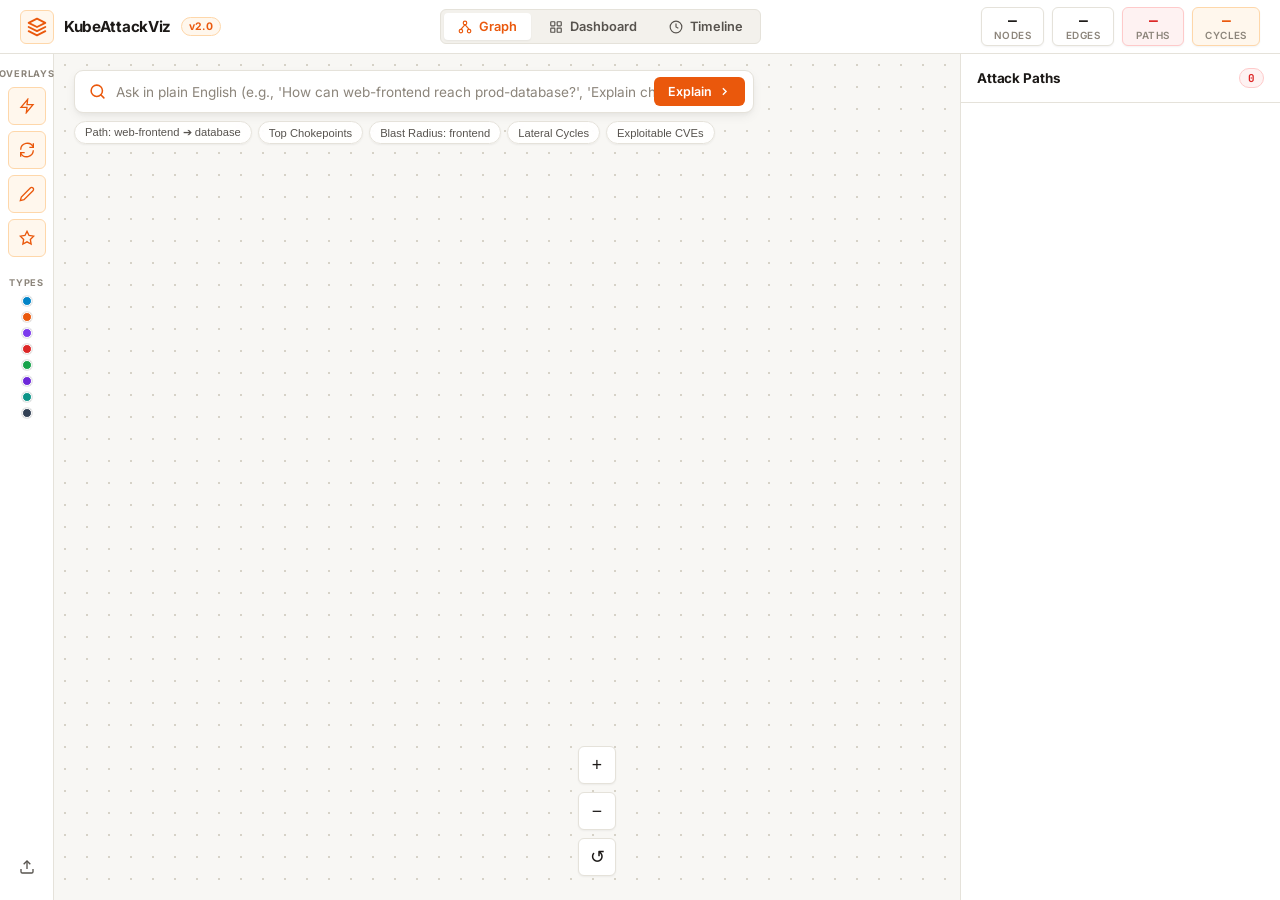
==== commit 6f1dd6e6: "improve UI" ====
--- a/visualizer/index.html
+++ b/visualizer/index.html
@@ -7,15 +7,15 @@
     <title>KubeAttackViz — Attack Surface Intelligence</title>
     <link rel="preconnect" href="https://fonts.googleapis.com">
     <link rel="preconnect" href="https://fonts.gstatic.com" crossorigin>
-    <link href="https://fonts.googleapis.com/css2?family=Inter:wght@300;400;500;600;700;800&family=JetBrains+Mono:wght@400;500;600&display=swap" rel="stylesheet">
-    <link rel="stylesheet" href="styles.css">
+    <link href="https://fonts.googleapis.com/css2?family=Inter:wght@300;400;500;600;700;800&family=JetBrains+Mono:wght@400;500;600;700&display=swap" rel="stylesheet">
+    <link rel="stylesheet" href="styles.css?v=2.1">
 </head>
 <body>
     <!-- ── Top Bar ─────────────────────────────────────────────────────── -->
     <nav id="topbar">
         <div class="topbar-brand">
             <div class="brand-icon">
-                <svg width="22" height="22" viewBox="0 0 24 24" fill="none" stroke="currentColor" stroke-width="2.2" stroke-linecap="round" stroke-linejoin="round">
+                <svg width="20" height="20" viewBox="0 0 24 24" fill="none" stroke="currentColor" stroke-width="2.2" stroke-linecap="round" stroke-linejoin="round">
                     <path d="M12 2L2 7l10 5 10-5-10-5z"/>
                     <path d="M2 17l10 5 10-5"/>
                     <path d="M2 12l10 5 10-5"/>
@@ -58,19 +58,19 @@
                 <div class="rail-label">Overlays</div>
                 <label class="rail-toggle" title="Attack Paths">
                     <input type="checkbox" id="toggle-paths" checked>
-                    <svg width="15" height="15" viewBox="0 0 24 24" fill="none" stroke="currentColor" stroke-width="2"><polygon points="13 2 3 14 12 14 11 22 21 10 12 10 13 2"/></svg>
+                    <svg width="16" height="16" viewBox="0 0 24 24" fill="none" stroke="currentColor" stroke-width="2"><polygon points="13 2 3 14 12 14 11 22 21 10 12 10 13 2"/></svg>
                 </label>
                 <label class="rail-toggle" title="Cycles">
                     <input type="checkbox" id="toggle-cycles" checked>
-                    <svg width="15" height="15" viewBox="0 0 24 24" fill="none" stroke="currentColor" stroke-width="2"><path d="M21.5 2v6h-6M2.5 22v-6h6"/><path d="M2.5 11.5a10 10 0 0118.8-4.3"/><path d="M21.5 12.5a10 10 0 01-18.8 4.3"/></svg>
+                    <svg width="16" height="16" viewBox="0 0 24 24" fill="none" stroke="currentColor" stroke-width="2"><path d="M21.5 2v6h-6M2.5 22v-6h6"/><path d="M2.5 11.5a10 10 0 0118.8-4.3"/><path d="M21.5 12.5a10 10 0 01-18.8 4.3"/></svg>
                 </label>
                 <label class="rail-toggle" title="Labels">
                     <input type="checkbox" id="toggle-labels" checked>
-                    <svg width="15" height="15" viewBox="0 0 24 24" fill="none" stroke="currentColor" stroke-width="2"><path d="M17 3a2.828 2.828 0 114 4L7.5 20.5 2 22l1.5-5.5L17 3z"/></svg>
+                    <svg width="16" height="16" viewBox="0 0 24 24" fill="none" stroke="currentColor" stroke-width="2"><path d="M17 3a2.828 2.828 0 114 4L7.5 20.5 2 22l1.5-5.5L17 3z"/></svg>
                 </label>
                 <label class="rail-toggle" title="Critical Nodes">
                     <input type="checkbox" id="toggle-critical" checked>
-                    <svg width="15" height="15" viewBox="0 0 24 24" fill="none" stroke="currentColor" stroke-width="2"><polygon points="12 2 15.09 8.26 22 9.27 17 14.14 18.18 21.02 12 17.77 5.82 21.02 7 14.14 2 9.27 8.91 8.26 12 2"/></svg>
+                    <svg width="16" height="16" viewBox="0 0 24 24" fill="none" stroke="currentColor" stroke-width="2"><polygon points="12 2 15.09 8.26 22 9.27 17 14.14 18.18 21.02 12 17.77 5.82 21.02 7 14.14 2 9.27 8.91 8.26 12 2"/></svg>
                 </label>
             </div>
 
@@ -78,20 +78,52 @@
             <div class="rail-section">
                 <div class="rail-label">Types</div>
                 <div class="rail-legend">
-                    <span class="rl-dot" style="--c:#4A90D9" title="Pod"></span>
-                    <span class="rl-dot" style="--c:#E8833A" title="ServiceAccount"></span>
-                    <span class="rl-dot" style="--c:#9B59B6" title="Role"></span>
-                    <span class="rl-dot" style="--c:#E74C3C" title="Secret"></span>
-                    <span class="rl-dot" style="--c:#2ECC71" title="Service"></span>
-                    <span class="rl-dot" style="--c:#8E44AD" title="ClusterRole"></span>
-                    <span class="rl-dot" style="--c:#1ABC9C" title="ConfigMap"></span>
-                    <span class="rl-dot" style="--c:#34495E" title="Node"></span>
-                </div>
+                    <span class="rl-dot" style="--c:#0284C7" title="Pod"></span>
+                    <span class="rl-dot" style="--c:#EA580C" title="ServiceAccount"></span>
+                    <span class="rl-dot" style="--c:#7C3AED" title="Role"></span>
+                    <span class="rl-dot" style="--c:#DC2626" title="Secret"></span>
+                    <span class="rl-dot" style="--c:#16A34A" title="Service"></span>
+                    <span class="rl-dot" style="--c:#6D28D9" title="ClusterRole"></span>
+                    <span class="rl-dot" style="--c:#0D9488" title="ConfigMap"></span>
+                    <span class="rl-dot" style="--c:#334155" title="Node"></span>
+                </div>
+            </div>
+
+            <!-- File Upload / Reload Tool -->
+            <div class="rail-section" style="margin-top:auto">
+                <label class="rail-toggle" title="Load JSON File">
+                    <input type="file" id="rail-file-input" accept=".json" style="display:none">
+                    <svg width="16" height="16" viewBox="0 0 24 24" fill="none" stroke="currentColor" stroke-width="2"><path d="M21 15v4a2 2 0 0 1-2 2H5a2 2 0 0 1-2-2v-4"/><polyline points="17 8 12 3 7 8"/><line x1="12" y1="3" x2="12" y2="15"/></svg>
+                </label>
             </div>
         </aside>
 
         <!-- Graph Canvas -->
         <div id="graph-container">
+            <!-- NLP Security Reasoning Search Bar -->
+            <div class="nlp-bar-container">
+                <form id="nlp-search-form" class="nlp-search-box">
+                    <div class="nlp-search-icon">
+                        <svg width="17" height="17" viewBox="0 0 24 24" fill="none" stroke="currentColor" stroke-width="2.2" stroke-linecap="round" stroke-linejoin="round">
+                            <circle cx="11" cy="11" r="8"></circle>
+                            <line x1="21" y1="21" x2="16.65" y2="16.65"></line>
+                        </svg>
+                    </div>
+                    <input type="text" id="nlp-search-input" class="nlp-search-input" placeholder="Ask in plain English (e.g., 'How can web-frontend reach prod-database?', 'Explain chokepoints')..." autocomplete="off">
+                    <button type="submit" class="nlp-btn-ask">
+                        <span>Explain</span>
+                        <svg width="13" height="13" viewBox="0 0 24 24" fill="none" stroke="currentColor" stroke-width="2.5"><polyline points="9 18 15 12 9 6"/></svg>
+                    </button>
+                </form>
+                <div class="nlp-chips-row">
+                    <button type="button" class="nlp-chip" data-query="How can web-frontend reach prod-database?">Path: web-frontend ➔ database</button>
+                    <button type="button" class="nlp-chip" data-query="What are the critical chokepoints?">Top Chokepoints</button>
+                    <button type="button" class="nlp-chip" data-query="Explain blast radius of web-frontend">Blast Radius: frontend</button>
+                    <button type="button" class="nlp-chip" data-query="Show lateral movement cycles">Lateral Cycles</button>
+                    <button type="button" class="nlp-chip" data-query="Which paths exploit high severity CVEs?">Exploitable CVEs</button>
+                </div>
+            </div>
+
             <svg id="graph-svg"></svg>
 
             <!-- Tooltip -->
@@ -213,7 +245,7 @@
             </div>
             <div class="timeline-track" id="timeline-track">
                 <div class="tl-empty-state">
-                    <svg width="48" height="48" viewBox="0 0 24 24" fill="none" stroke="currentColor" stroke-width="1.2" opacity="0.25"><circle cx="12" cy="12" r="10"/><polyline points="12 6 12 12 16 14"/></svg>
+                    <svg width="48" height="48" viewBox="0 0 24 24" fill="none" stroke="currentColor" stroke-width="1.2" opacity="0.3"><circle cx="12" cy="12" r="10"/><polyline points="12 6 12 12 16 14"/></svg>
                     <p>No snapshots loaded.</p>
                     <p class="tl-hint">Run <code>python main.py temporal-snapshot -i cluster-graph.json</code> to capture snapshots, then drag the files here.</p>
                 </div>
@@ -226,7 +258,8 @@
     </main>
 
     <script src="https://d3js.org/d3.v7.min.js"></script>
-    <script src="script.js"></script>
-    <script src="dashboard.js"></script>
+    <script src="script.js?v=2.1"></script>
+    <script src="dashboard.js?v=2.1"></script>
+    <script src="nlp-engine.js?v=2.1"></script>
 </body>
 </html>
--- a/visualizer/styles.css
+++ b/visualizer/styles.css
@@ -1,304 +1,1901 @@
 /* ═══════════════════════════════════════════════════════════════════════
-   KubeAttackViz v2.0 — Security Intelligence Dashboard
+   KubeAttackViz v2.0 — Modern Security Intelligence Platform
+   Whitish-Orange Modern Light Theme • Clean Engineering Aesthetic
    ═══════════════════════════════════════════════════════════════════════ */
 
 :root {
-    --bg-0: #06090F;
-    --bg-1: #0C1018;
-    --bg-2: #111827;
-    --bg-card: rgba(17, 24, 39, 0.72);
-    --bg-card-hover: rgba(22, 30, 48, 0.88);
-    --border: rgba(255,255,255,0.06);
-    --border-accent: rgba(99,179,255,0.2);
-    --border-hover: rgba(99,179,255,0.35);
-    --text-1: #E5EAF1;
-    --text-2: #8B95A5;
-    --text-3: #4B5563;
-    --blue: #63B3FF;
-    --cyan: #22D3EE;
-    --green: #34D399;
-    --red: #F87171;
-    --orange: #FBBF24;
-    --purple: #A78BFA;
-    --gold: #FCD34D;
-    --topbar-h: 52px;
-    --rail-w: 52px;
-    --drawer-w: 280px;
-    --detail-w: 340px;
+    /* Base Surfaces */
+    --bg-0: #F8F7F4;               /* Canvas ivory/warm porcelain */
+    --bg-1: #FFFFFF;               /* Clean white surface */
+    --bg-2: #F3F1EC;               /* Subtle container background */
+    --bg-card: #FFFFFF;
+    --bg-card-hover: #FCFBF9;
+    --bg-hover: #F5F3EF;
+
+    /* Borders */
+    --border: #E5E2DA;             /* Crisp 1px warm border */
+    --border-hover: #CFCCC3;
+    --border-focus: #EA580C;
+    --border-subtle: #F0ECE4;
+
+    /* Text & Ink */
+    --text-1: #1C1917;             /* Deep stone / dark ink */
+    --text-2: #57534E;             /* Secondary neutral */
+    --text-3: #8C857B;             /* Subdued / metadata */
+
+    /* Accent Palette — Modern Warm Orange */
+    --orange: #EA580C;
+    --orange-hover: #C2410C;
+    --orange-light: #FFF7ED;
+    --orange-border: #FED7AA;
+
+    /* Semantic Status */
+    --red: #DC2626;
+    --red-light: #FEF2F2;
+    --red-border: #FECACA;
+
+    --amber: #D97706;
+    --amber-light: #FFFBEB;
+    --amber-border: #FDE68A;
+
+    --green: #16A34A;
+    --green-light: #F0FDF4;
+    --green-border: #BBF7D0;
+
+    --blue: #0284C7;
+    --blue-light: #F0F9FF;
+    --blue-border: #BAE6FD;
+
+    --purple: #7C3AED;
+    --purple-light: #F5F3FF;
+    --purple-border: #DDD6FE;
+
+    /* Dimensions & Radii */
+    --topbar-h: 54px;
+    --rail-w: 54px;
+    --drawer-w: 320px;
+    --detail-w: 360px;
+    --r-xs: 4px;
     --r-sm: 6px;
-    --r-md: 10px;
-    --r-lg: 14px;
-    --ease: cubic-bezier(.16,1,.3,1);
-}
-
-*,*::before,*::after{box-sizing:border-box;margin:0;padding:0}
-body{font-family:'Inter',system-ui,sans-serif;background:var(--bg-0);color:var(--text-1);overflow:hidden;height:100vh;width:100vw;-webkit-font-smoothing:antialiased}
-code{font-family:'JetBrains Mono',monospace;background:rgba(255,255,255,.06);padding:1px 5px;border-radius:4px;font-size:.82em}
-::-webkit-scrollbar{width:4px}
-::-webkit-scrollbar-thumb{background:var(--text-3);border-radius:10px}
-::-webkit-scrollbar-track{background:transparent}
+    --r-md: 9px;
+    --r-lg: 12px;
+    --r-xl: 16px;
+
+    /* Shadows (Crisp & Natural, Not Blurry Neon) */
+    --shadow-sm: 0 1px 2px rgba(28, 25, 23, 0.05);
+    --shadow-md: 0 4px 12px -2px rgba(28, 25, 23, 0.08), 0 2px 4px -1px rgba(28, 25, 23, 0.04);
+    --shadow-lg: 0 12px 24px -4px rgba(28, 25, 23, 0.1), 0 4px 6px -2px rgba(28, 25, 23, 0.05);
+    --shadow-xl: 0 20px 35px -5px rgba(28, 25, 23, 0.12), 0 8px 10px -6px rgba(28, 25, 23, 0.06);
+
+    --ease: cubic-bezier(0.16, 1, 0.3, 1);
+}
+
+*, *::before, *::after {
+    box-sizing: border-box;
+    margin: 0;
+    padding: 0;
+}
+
+body {
+    font-family: 'Inter', -apple-system, BlinkMacSystemFont, "Segoe UI", Roboto, sans-serif;
+    background: var(--bg-0);
+    color: var(--text-1);
+    overflow: hidden;
+    height: 100vh;
+    width: 100vw;
+    -webkit-font-smoothing: antialiased;
+    -moz-osx-font-smoothing: grayscale;
+}
+
+code {
+    font-family: 'JetBrains Mono', ui-monospace, SFMono-Regular, monospace;
+    background: var(--bg-2);
+    color: var(--text-1);
+    padding: 1.5px 6px;
+    border-radius: var(--r-xs);
+    font-size: 0.82em;
+    border: 1px solid var(--border);
+}
+
+::-webkit-scrollbar {
+    width: 6px;
+    height: 6px;
+}
+::-webkit-scrollbar-thumb {
+    background: #D6D2C8;
+    border-radius: 10px;
+}
+::-webkit-scrollbar-thumb:hover {
+    background: #B8B3A7;
+}
+::-webkit-scrollbar-track {
+    background: transparent;
+}
 
 /* ── Top Bar ────────────────────────────────────────────────────────── */
-#topbar{height:var(--topbar-h);display:flex;align-items:center;justify-content:space-between;padding:0 20px;background:var(--bg-1);border-bottom:1px solid var(--border);z-index:200}
-.topbar-brand{display:flex;align-items:center;gap:10px}
-.brand-icon{color:var(--blue);display:flex;align-items:center}
-.brand-name{font-size:1rem;font-weight:800;letter-spacing:-.03em;background:linear-gradient(135deg,var(--blue),var(--purple));-webkit-background-clip:text;-webkit-text-fill-color:transparent;background-clip:text}
-.brand-tag{font-size:.6rem;font-weight:700;background:rgba(99,179,255,.12);color:var(--blue);padding:2px 7px;border-radius:20px;border:1px solid rgba(99,179,255,.18)}
-.topbar-tabs{display:flex;gap:2px;background:rgba(255,255,255,.03);border-radius:var(--r-sm);padding:3px}
-.tab-btn{display:flex;align-items:center;gap:6px;padding:6px 16px;border:none;border-radius:4px;background:transparent;color:var(--text-2);font-family:inherit;font-size:.78rem;font-weight:600;cursor:pointer;transition:all .2s var(--ease)}
-.tab-btn:hover{color:var(--text-1);background:rgba(255,255,255,.05)}
-.tab-btn.active{background:rgba(99,179,255,.12);color:var(--blue)}
-.tab-btn svg{opacity:.7}.tab-btn.active svg{opacity:1;stroke:var(--blue)}
-.topbar-metrics{display:flex;gap:6px}
-.metric{display:flex;flex-direction:column;align-items:center;padding:4px 14px;min-width:60px;background:rgba(255,255,255,.03);border:1px solid var(--border);border-radius:var(--r-sm);transition:.15s}
-.metric:hover{background:rgba(255,255,255,.05)}
-.metric-val{font-size:1rem;font-weight:700;font-family:'JetBrains Mono',monospace;line-height:1.2}
-.metric-lbl{font-size:.58rem;color:var(--text-2);text-transform:uppercase;letter-spacing:.06em}
-.metric-hot{border-color:rgba(248,113,113,.2)}.metric-hot .metric-val{color:var(--red)}
-.metric-warn{border-color:rgba(251,191,36,.2)}.metric-warn .metric-val{color:var(--orange)}
+#topbar {
+    height: var(--topbar-h);
+    display: flex;
+    align-items: center;
+    justify-content: space-between;
+    padding: 0 20px;
+    background: var(--bg-1);
+    border-bottom: 1px solid var(--border);
+    z-index: 200;
+    box-shadow: var(--shadow-sm);
+}
+
+.topbar-brand {
+    display: flex;
+    align-items: center;
+    gap: 10px;
+    user-select: none;
+}
+
+.brand-icon {
+    color: var(--orange);
+    display: flex;
+    align-items: center;
+    background: var(--orange-light);
+    border: 1px solid var(--orange-border);
+    padding: 6px;
+    border-radius: var(--r-sm);
+}
+
+.brand-name {
+    font-size: 0.95rem;
+    font-weight: 700;
+    letter-spacing: -0.02em;
+    color: var(--text-1);
+}
+
+.brand-tag {
+    font-size: 0.65rem;
+    font-weight: 700;
+    background: var(--orange-light);
+    color: var(--orange);
+    padding: 2px 7px;
+    border-radius: 12px;
+    border: 1px solid var(--orange-border);
+    letter-spacing: 0.02em;
+}
+
+.topbar-tabs {
+    display: flex;
+    gap: 4px;
+    background: var(--bg-2);
+    border: 1px solid var(--border);
+    border-radius: var(--r-sm);
+    padding: 3px;
+}
+
+.tab-btn {
+    display: flex;
+    align-items: center;
+    gap: 7px;
+    padding: 6px 14px;
+    border: none;
+    border-radius: 4px;
+    background: transparent;
+    color: var(--text-2);
+    font-family: inherit;
+    font-size: 0.8rem;
+    font-weight: 600;
+    cursor: pointer;
+    transition: all 0.15s ease;
+}
+
+.tab-btn:hover {
+    color: var(--text-1);
+    background: rgba(255, 255, 255, 0.6);
+}
+
+.tab-btn.active {
+    background: var(--bg-1);
+    color: var(--orange);
+    box-shadow: var(--shadow-sm);
+}
+
+.tab-btn svg {
+    stroke: currentColor;
+}
+
+.topbar-metrics {
+    display: flex;
+    gap: 8px;
+}
+
+.metric {
+    display: flex;
+    flex-direction: column;
+    align-items: center;
+    padding: 4px 12px;
+    min-width: 62px;
+    background: var(--bg-1);
+    border: 1px solid var(--border);
+    border-radius: var(--r-sm);
+    box-shadow: var(--shadow-sm);
+}
+
+.metric-val {
+    font-size: 0.92rem;
+    font-weight: 700;
+    font-family: 'JetBrains Mono', monospace;
+    color: var(--text-1);
+    line-height: 1.2;
+}
+
+.metric-lbl {
+    font-size: 0.62rem;
+    color: var(--text-3);
+    text-transform: uppercase;
+    letter-spacing: 0.05em;
+    font-weight: 600;
+}
+
+.metric-hot {
+    border-color: var(--red-border);
+    background: var(--red-light);
+}
+.metric-hot .metric-val {
+    color: var(--red);
+}
+
+.metric-warn {
+    border-color: var(--orange-border);
+    background: var(--orange-light);
+}
+.metric-warn .metric-val {
+    color: var(--orange);
+}
 
 /* ── Views ──────────────────────────────────────────────────────────── */
-.view{display:none;height:calc(100vh - var(--topbar-h))}
-.view.active{display:flex}
+.view {
+    display: none;
+    height: calc(100vh - var(--topbar-h));
+}
+
+.view.active {
+    display: flex;
+}
 
 /* ══════════════════════════════════════════════════════════════════════
    VIEW 1 — GRAPH
    ══════════════════════════════════════════════════════════════════════ */
 
-/* ── Command Rail (thin left strip) ─────────────────────────────────── */
-#cmd-rail{
-    width:var(--rail-w);min-width:var(--rail-w);background:var(--bg-1);
-    border-right:1px solid var(--border);display:flex;flex-direction:column;
-    align-items:center;padding:14px 0;gap:18px;
-}
-.rail-section{display:flex;flex-direction:column;align-items:center;gap:6px}
-.rail-label{font-size:.52rem;text-transform:uppercase;letter-spacing:.08em;color:var(--text-3);font-weight:700;margin-bottom:2px}
-.rail-toggle{
-    width:36px;height:36px;display:flex;align-items:center;justify-content:center;
-    border-radius:var(--r-sm);cursor:pointer;transition:.15s;color:var(--text-2);
-    background:transparent;border:1px solid transparent;
-}
-.rail-toggle:hover{background:rgba(255,255,255,.05);color:var(--text-1)}
-.rail-toggle input{display:none}
-.rail-toggle:has(input:checked){color:var(--blue);background:rgba(99,179,255,.1);border-color:rgba(99,179,255,.2)}
-.rail-legend{display:flex;flex-direction:column;gap:4px;align-items:center}
-.rl-dot{width:8px;height:8px;border-radius:50%;background:var(--c);cursor:help;transition:.15s}
-.rl-dot:hover{transform:scale(1.5);box-shadow:0 0 6px var(--c)}
-
-/* ── Graph Container ────────────────────────────────────────────────── */
-#graph-container{
-    flex:1;position:relative;overflow:hidden;
-    background:
-        radial-gradient(circle at 20% 30%,rgba(99,179,255,.025) 0%,transparent 50%),
-        radial-gradient(circle at 80% 70%,rgba(167,139,250,.025) 0%,transparent 50%),
-        var(--bg-0);
-}
-#graph-svg{width:100%;height:100%}
-
-/* ── Attack Paths Drawer (right) ────────────────────────────────────── */
-#paths-drawer{
-    width:var(--drawer-w);min-width:var(--drawer-w);background:var(--bg-1);
-    border-left:1px solid var(--border);display:flex;flex-direction:column;
-    overflow:hidden;
-}
-.drawer-head{
-    display:flex;align-items:center;justify-content:space-between;
-    padding:14px 16px;border-bottom:1px solid var(--border);flex-shrink:0;
-}
-.drawer-title{font-size:.8rem;font-weight:700;letter-spacing:-.01em}
-.drawer-badge{font-size:.65rem;font-weight:700;background:rgba(248,113,113,.15);color:var(--red);padding:2px 8px;border-radius:20px;font-family:'JetBrains Mono',monospace}
-.drawer-body{flex:1;overflow-y:auto;padding:10px 12px}
+/* ── Command Rail (Left Column) ─────────────────────────────────────── */
+#cmd-rail {
+    width: var(--rail-w);
+    min-width: var(--rail-w);
+    background: var(--bg-1);
+    border-right: 1px solid var(--border);
+    display: flex;
+    flex-direction: column;
+    align-items: center;
+    padding: 14px 0;
+    gap: 20px;
+    z-index: 10;
+}
+
+.rail-section {
+    display: flex;
+    flex-direction: column;
+    align-items: center;
+    gap: 6px;
+}
+
+.rail-label {
+    font-size: 0.58rem;
+    text-transform: uppercase;
+    letter-spacing: 0.08em;
+    color: var(--text-3);
+    font-weight: 700;
+    margin-bottom: 2px;
+}
+
+.rail-toggle {
+    width: 38px;
+    height: 38px;
+    display: flex;
+    align-items: center;
+    justify-content: center;
+    border-radius: var(--r-sm);
+    cursor: pointer;
+    transition: 0.15s;
+    color: var(--text-2);
+    background: transparent;
+    border: 1px solid transparent;
+}
+
+.rail-toggle:hover {
+    background: var(--bg-2);
+    color: var(--text-1);
+}
+
+.rail-toggle input {
+    display: none;
+}
+
+.rail-toggle:has(input:checked) {
+    color: var(--orange);
+    background: var(--orange-light);
+    border-color: var(--orange-border);
+}
+
+.rail-legend {
+    display: flex;
+    flex-direction: column;
+    gap: 6px;
+    align-items: center;
+}
+
+.rl-dot {
+    width: 10px;
+    height: 10px;
+    border-radius: 50%;
+    background: var(--c);
+    cursor: help;
+    transition: 0.15s;
+    border: 1.5px solid #FFFFFF;
+    box-shadow: 0 0 0 1px rgba(0,0,0,0.1);
+}
+
+.rl-dot:hover {
+    transform: scale(1.45);
+    box-shadow: 0 0 0 2px var(--orange);
+}
+
+/* ── Graph Canvas Container ─────────────────────────────────────────── */
+#graph-container {
+    flex: 1;
+    position: relative;
+    overflow: hidden;
+    background-color: var(--bg-0);
+    background-image: radial-gradient(#D6D2C7 1.15px, transparent 1.15px);
+    background-size: 22px 22px;
+}
+
+#graph-svg {
+    width: 100%;
+    height: 100%;
+}
+
+/* ── NLP Assistant Bar (Floating on Graph) ───────────────────────────── */
+.nlp-bar-container {
+    position: absolute;
+    top: 16px;
+    left: 20px;
+    right: 20px;
+    max-width: 680px;
+    z-index: 90;
+    display: flex;
+    flex-direction: column;
+    gap: 8px;
+    pointer-events: none;
+}
+
+.nlp-search-box {
+    display: flex;
+    align-items: center;
+    background: var(--bg-1);
+    border: 1px solid var(--border);
+    border-radius: var(--r-md);
+    padding: 6px 8px 6px 14px;
+    box-shadow: var(--shadow-md);
+    pointer-events: auto;
+    transition: all 0.2s ease;
+}
+
+.nlp-search-box:focus-within {
+    border-color: var(--orange);
+    box-shadow: var(--shadow-lg), 0 0 0 3px var(--orange-light);
+}
+
+.nlp-search-icon {
+    color: var(--orange);
+    margin-right: 10px;
+    display: flex;
+    align-items: center;
+    flex-shrink: 0;
+}
+
+.nlp-search-input {
+    flex: 1;
+    border: none;
+    outline: none;
+    font-family: inherit;
+    font-size: 0.85rem;
+    color: var(--text-1);
+    background: transparent;
+}
+
+.nlp-search-input::placeholder {
+    color: var(--text-3);
+}
+
+.nlp-btn-ask {
+    background: var(--orange);
+    color: #FFFFFF;
+    border: none;
+    border-radius: var(--r-sm);
+    padding: 7px 14px;
+    font-family: inherit;
+    font-size: 0.78rem;
+    font-weight: 600;
+    cursor: pointer;
+    transition: background 0.15s;
+    display: flex;
+    align-items: center;
+    gap: 6px;
+    white-space: nowrap;
+}
+
+.nlp-btn-ask:hover {
+    background: var(--orange-hover);
+}
+
+.nlp-chips-row {
+    display: flex;
+    gap: 6px;
+    flex-wrap: wrap;
+    pointer-events: auto;
+}
+
+.nlp-chip {
+    background: rgba(255, 255, 255, 0.9);
+    backdrop-filter: blur(8px);
+    border: 1px solid var(--border);
+    color: var(--text-2);
+    font-size: 0.7rem;
+    font-weight: 500;
+    padding: 4px 10px;
+    border-radius: 16px;
+    cursor: pointer;
+    transition: all 0.15s ease;
+    box-shadow: var(--shadow-sm);
+}
+
+.nlp-chip:hover {
+    background: var(--orange-light);
+    color: var(--orange);
+    border-color: var(--orange-border);
+    transform: translateY(-1px);
+}
+
+/* ── Attack Paths Drawer (Right Column) ─────────────────────────────── */
+#paths-drawer {
+    width: var(--drawer-w);
+    min-width: var(--drawer-w);
+    background: var(--bg-1);
+    border-left: 1px solid var(--border);
+    display: flex;
+    flex-direction: column;
+    overflow: hidden;
+    z-index: 10;
+}
+
+.drawer-head {
+    display: flex;
+    align-items: center;
+    justify-content: space-between;
+    padding: 14px 16px;
+    border-bottom: 1px solid var(--border);
+    flex-shrink: 0;
+    background: #FFFFFF;
+}
+
+.drawer-title {
+    font-size: 0.84rem;
+    font-weight: 700;
+    color: var(--text-1);
+    letter-spacing: -0.01em;
+}
+
+.drawer-badge {
+    font-size: 0.68rem;
+    font-weight: 700;
+    background: var(--red-light);
+    color: var(--red);
+    padding: 2px 8px;
+    border-radius: 12px;
+    border: 1px solid var(--red-border);
+    font-family: 'JetBrains Mono', monospace;
+}
+
+.drawer-body {
+    flex: 1;
+    overflow-y: auto;
+    padding: 12px;
+    display: flex;
+    flex-direction: column;
+    gap: 8px;
+}
 
 /* Path Cards */
-.path-card{
-    background:rgba(255,255,255,.025);border:1px solid var(--border);
-    border-radius:var(--r-sm);padding:10px 12px;margin-bottom:6px;
-    cursor:pointer;transition:.15s;
-}
-.path-card:hover{background:rgba(255,255,255,.05);border-color:var(--border-accent)}
-.path-card.active{border-color:var(--red);background:rgba(248,113,113,.06)}
-.path-card-header{display:flex;justify-content:space-between;align-items:center;margin-bottom:3px}
-.path-card-title{font-size:.72rem;font-weight:600}
-.path-card-route{font-size:.66rem;color:var(--text-2);line-height:1.45;word-break:break-all}
-.empty-state{color:var(--text-3);font-size:.78rem;text-align:center;padding:20px 8px}
-
-/* Severity badges */
-.sev{font-size:.58rem;font-weight:700;padding:2px 7px;border-radius:20px;letter-spacing:.04em;white-space:nowrap}
-.sev-CRITICAL{background:rgba(248,113,113,.18);color:var(--red);border:1px solid rgba(248,113,113,.25)}
-.sev-HIGH{background:rgba(251,191,36,.16);color:var(--orange);border:1px solid rgba(251,191,36,.25)}
-.sev-MEDIUM{background:rgba(99,179,255,.12);color:var(--blue);border:1px solid rgba(99,179,255,.2)}
-.sev-LOW{background:rgba(52,211,153,.12);color:var(--green);border:1px solid rgba(52,211,153,.2)}
-
-/* ── D3 Graph Styles ────────────────────────────────────────────────── */
-.node-circle{stroke-width:2px;cursor:pointer;transition:r .3s ease,stroke-width .2s ease}
-.node-circle:hover{stroke-width:3px;filter:brightness(1.3)}
-.node-circle.source-node{stroke:var(--green);stroke-width:3px}
-.node-circle.sink-node{stroke:var(--red);stroke-width:3px}
-.node-circle.critical-node{stroke:var(--gold);stroke-width:4px;filter:drop-shadow(0 0 8px rgba(252,211,77,.5))}
-.node-label{font-family:'Inter',sans-serif;font-size:10px;font-weight:500;fill:var(--text-2);pointer-events:none;text-anchor:middle}
-.link-line{stroke:rgba(255,255,255,.08);stroke-width:1.5;fill:none}
-.link-line.attack-path-edge{stroke:var(--red);stroke-width:2.5;stroke-dasharray:8,4;animation:dash-flow 1s linear infinite;filter:drop-shadow(0 0 4px rgba(248,113,113,.4))}
-.link-line.cycle-edge{stroke:var(--orange);stroke-width:2;stroke-dasharray:4,4;animation:dash-flow 1.5s linear infinite}
-
-/* CRITICAL FIX: dimmed must override attack-path-edge and cycle-edge */
-.link-line.dimmed{stroke:rgba(255,255,255,.03) !important;filter:none !important;animation:none !important;stroke-dasharray:none !important}
-.node-circle.dimmed{opacity:.15}
-.node-label.dimmed{opacity:.1}
-
-.arrowhead{fill:rgba(255,255,255,.15)}
-.arrowhead.attack-path-arrow{fill:var(--red)}
-.arrowhead.cycle-arrow{fill:var(--orange)}
-@keyframes dash-flow{to{stroke-dashoffset:-24}}
-.main-group{will-change:transform}
-
-/* Tooltip */
-.tooltip{position:absolute;background:rgba(12,16,24,.96);border:1px solid var(--border-accent);border-radius:var(--r-md);padding:0;pointer-events:none;z-index:200;min-width:220px;max-width:300px;backdrop-filter:blur(16px);box-shadow:0 8px 32px rgba(0,0,0,.55);transition:opacity .15s}
-.tooltip.hidden{opacity:0;display:none}
-.tooltip-header{font-weight:700;font-size:.84rem;padding:10px 14px;background:rgba(99,179,255,.06);border-bottom:1px solid var(--border);border-radius:var(--r-md) var(--r-md) 0 0}
-.tooltip-body{padding:10px 14px}
-.tooltip-row{display:flex;justify-content:space-between;font-size:.76rem;padding:3px 0}
-.tooltip-key{color:var(--text-2)}
-.tooltip-row span:last-child{font-weight:500;text-align:right}
-
-/* Detail Panel */
-#detail-panel{width:var(--detail-w);min-width:var(--detail-w);background:var(--bg-1);border-left:1px solid var(--border);padding:20px;overflow-y:auto;position:relative;transition:transform .4s var(--ease)}
-#detail-panel.hidden{display:none}
-.btn-close{position:absolute;top:12px;right:12px;background:none;border:none;color:var(--text-2);font-size:1.4rem;cursor:pointer;width:32px;height:32px;display:flex;align-items:center;justify-content:center;border-radius:var(--r-sm);transition:.15s}
-.btn-close:hover{background:rgba(255,255,255,.08);color:var(--text-1)}
-.panel-title{font-size:.95rem;font-weight:700;margin-bottom:14px}
-.detail-section{margin-bottom:16px}
-.detail-section-title{font-size:.68rem;font-weight:600;color:var(--text-3);text-transform:uppercase;letter-spacing:.06em;margin-bottom:8px}
-.detail-row{display:flex;justify-content:space-between;font-size:.8rem;padding:4px 0;border-bottom:1px solid rgba(255,255,255,.04)}
-.detail-row-key{color:var(--text-2)}
-.detail-row-value{font-weight:500}
-.detail-list{list-style:none;padding:0}
-.detail-list li{font-size:.78rem;padding:4px 0;color:var(--text-2);border-bottom:1px solid rgba(255,255,255,.03)}
-.detail-list li strong{color:var(--text-1)}
-.risk-bar{height:5px;border-radius:3px;background:rgba(255,255,255,.06);overflow:hidden;margin-top:4px}
-.risk-bar-fill{height:100%;border-radius:3px;transition:width .25s}
-
-/* Zoom */
-.zoom-controls{position:absolute;bottom:24px;right:calc(var(--drawer-w) + 24px);display:flex;flex-direction:column;gap:8px;z-index:100}
-.zoom-btn{width:40px;height:40px;border-radius:10px;background:rgba(12,16,24,.85);border:1px solid var(--border);color:var(--text-1);display:flex;align-items:center;justify-content:center;cursor:pointer;backdrop-filter:blur(12px);transition:.15s;font-size:1.15rem;box-shadow:0 6px 20px rgba(0,0,0,.4)}
-.zoom-btn:hover{background:var(--bg-card-hover);border-color:var(--blue);transform:translateY(-2px);color:var(--blue)}
-.zoom-btn:active{transform:translateY(0) scale(.95)}
+.path-card {
+    background: var(--bg-1);
+    border: 1px solid var(--border);
+    border-radius: var(--r-md);
+    padding: 12px;
+    cursor: pointer;
+    transition: all 0.15s ease;
+    box-shadow: var(--shadow-sm);
+    display: flex;
+    flex-direction: column;
+    gap: 6px;
+}
+
+.path-card:hover {
+    border-color: var(--orange);
+    background: var(--bg-card-hover);
+    transform: translateY(-1px);
+    box-shadow: var(--shadow-md);
+}
+
+.path-card.active {
+    border-color: var(--orange);
+    background: var(--orange-light);
+    box-shadow: 0 0 0 1px var(--orange);
+}
+
+.path-card-header {
+    display: flex;
+    justify-content: space-between;
+    align-items: center;
+}
+
+.path-card-title {
+    font-size: 0.78rem;
+    font-weight: 700;
+    color: var(--text-1);
+}
+
+.path-card-route {
+    font-size: 0.72rem;
+    color: var(--text-2);
+    line-height: 1.45;
+    word-break: break-word;
+    font-family: 'JetBrains Mono', monospace;
+}
+
+.path-card-footer {
+    display: flex;
+    justify-content: space-between;
+    align-items: center;
+    margin-top: 4px;
+    padding-top: 6px;
+    border-top: 1px solid var(--border-subtle);
+}
+
+.btn-explain-nlp {
+    background: transparent;
+    border: 1px solid var(--border);
+    color: var(--orange);
+    font-size: 0.68rem;
+    font-weight: 600;
+    padding: 3px 8px;
+    border-radius: var(--r-xs);
+    cursor: pointer;
+    display: inline-flex;
+    align-items: center;
+    gap: 4px;
+    transition: all 0.15s;
+}
+
+.btn-explain-nlp:hover {
+    background: var(--orange);
+    color: #FFFFFF;
+    border-color: var(--orange);
+}
+
+.empty-state {
+    color: var(--text-3);
+    font-size: 0.8rem;
+    text-align: center;
+    padding: 24px 12px;
+}
+
+/* Severity Badges (Crisp Solid & Subtle Tints) */
+.sev {
+    font-size: 0.62rem;
+    font-weight: 700;
+    padding: 2px 8px;
+    border-radius: 12px;
+    letter-spacing: 0.03em;
+    white-space: nowrap;
+    display: inline-flex;
+    align-items: center;
+}
+
+.sev-CRITICAL {
+    background: var(--red-light);
+    color: var(--red);
+    border: 1px solid var(--red-border);
+}
+
+.sev-HIGH {
+    background: var(--orange-light);
+    color: var(--orange);
+    border: 1px solid var(--orange-border);
+}
+
+.sev-MEDIUM {
+    background: var(--amber-light);
+    color: var(--amber);
+    border: 1px solid var(--amber-border);
+}
+
+.sev-LOW {
+    background: var(--green-light);
+    color: var(--green);
+    border: 1px solid var(--green-border);
+}
+
+/* ── D3 Graph Elements ──────────────────────────────────────────────── */
+.node-circle {
+    stroke: #FFFFFF;
+    stroke-width: 2.5px;
+    cursor: pointer;
+    transition: r 0.25s var(--ease), stroke-width 0.2s ease, filter 0.2s ease;
+    filter: drop-shadow(0 1px 2px rgba(0, 0, 0, 0.15));
+}
+
+.node-circle:hover {
+    stroke: var(--orange);
+    stroke-width: 3.5px;
+}
+
+.node-circle.source-node {
+    stroke: var(--green);
+    stroke-width: 3.5px;
+}
+
+.node-circle.sink-node {
+    stroke: var(--red);
+    stroke-width: 3.5px;
+}
+
+.node-circle.critical-node {
+    stroke: var(--amber);
+    stroke-width: 4px;
+    filter: drop-shadow(0 2px 6px rgba(217, 119, 6, 0.35));
+}
+
+.node-label {
+    font-family: 'Inter', sans-serif;
+    font-size: 11px;
+    font-weight: 600;
+    fill: var(--text-1);
+    pointer-events: none;
+    text-anchor: middle;
+    paint-order: stroke fill;
+    stroke: var(--bg-0);
+    stroke-width: 3.5px;
+    stroke-linejoin: round;
+}
+
+.link-line {
+    stroke: #CBD5E1;
+    stroke-width: 1.6;
+    fill: none;
+}
+
+.link-line.attack-path-edge {
+    stroke: var(--red);
+    stroke-width: 2.6;
+    stroke-dasharray: 8, 4;
+    animation: dash-flow 1s linear infinite;
+}
+
+.link-line.cycle-edge {
+    stroke: var(--orange);
+    stroke-width: 2.2;
+    stroke-dasharray: 5, 4;
+    animation: dash-flow 1.4s linear infinite;
+}
+
+/* Dimmed States for Path Isolation */
+.link-line.dimmed {
+    stroke: #E2E8F0 !important;
+    opacity: 0.35 !important;
+    animation: none !important;
+    stroke-dasharray: none !important;
+}
+
+.node-circle.dimmed {
+    opacity: 0.18;
+}
+
+.node-label.dimmed {
+    opacity: 0.15;
+}
+
+.arrowhead {
+    fill: #94A3B8;
+}
+
+.arrowhead.attack-path-arrow {
+    fill: var(--red);
+}
+
+.arrowhead.cycle-arrow {
+    fill: var(--orange);
+}
+
+@keyframes dash-flow {
+    to {
+        stroke-dashoffset: -24;
+    }
+}
+
+/* Tooltip (Crisp Modern Card) */
+.tooltip {
+    position: absolute;
+    background: #FFFFFF;
+    border: 1px solid var(--border);
+    border-radius: var(--r-md);
+    padding: 0;
+    pointer-events: none;
+    z-index: 200;
+    min-width: 230px;
+    max-width: 320px;
+    box-shadow: var(--shadow-lg);
+    transition: opacity 0.15s ease;
+}
+
+.tooltip.hidden {
+    opacity: 0;
+    display: none;
+}
+
+.tooltip-header {
+    font-weight: 700;
+    font-size: 0.85rem;
+    padding: 10px 14px;
+    background: var(--bg-2);
+    border-bottom: 1px solid var(--border);
+    border-radius: var(--r-md) var(--r-md) 0 0;
+    color: var(--text-1);
+}
+
+.tooltip-body {
+    padding: 10px 14px;
+}
+
+.tooltip-row {
+    display: flex;
+    justify-content: space-between;
+    font-size: 0.76rem;
+    padding: 3px 0;
+}
+
+.tooltip-key {
+    color: var(--text-2);
+}
+
+.tooltip-row span:last-child {
+    font-weight: 600;
+    color: var(--text-1);
+    text-align: right;
+}
+
+/* Detail Panel (Slide-Over Card) */
+#detail-panel {
+    width: var(--detail-w);
+    min-width: var(--detail-w);
+    background: var(--bg-1);
+    border-left: 1px solid var(--border);
+    padding: 22px;
+    overflow-y: auto;
+    position: relative;
+    z-index: 20;
+    box-shadow: var(--shadow-lg);
+}
+
+#detail-panel.hidden {
+    display: none;
+}
+
+.btn-close {
+    position: absolute;
+    top: 14px;
+    right: 14px;
+    background: none;
+    border: none;
+    color: var(--text-3);
+    font-size: 1.3rem;
+    cursor: pointer;
+    width: 30px;
+    height: 30px;
+    display: flex;
+    align-items: center;
+    justify-content: center;
+    border-radius: var(--r-sm);
+    transition: 0.15s;
+}
+
+.btn-close:hover {
+    background: var(--bg-2);
+    color: var(--text-1);
+}
+
+.panel-title {
+    font-size: 1rem;
+    font-weight: 700;
+    margin-bottom: 16px;
+    color: var(--text-1);
+    padding-right: 32px;
+    word-break: break-word;
+}
+
+.detail-section {
+    margin-bottom: 18px;
+    background: var(--bg-0);
+    border: 1px solid var(--border);
+    border-radius: var(--r-sm);
+    padding: 12px;
+}
+
+.detail-section-title {
+    font-size: 0.68rem;
+    font-weight: 700;
+    color: var(--text-3);
+    text-transform: uppercase;
+    letter-spacing: 0.06em;
+    margin-bottom: 10px;
+}
+
+.detail-row {
+    display: flex;
+    justify-content: space-between;
+    font-size: 0.78rem;
+    padding: 4px 0;
+    border-bottom: 1px solid var(--border-subtle);
+}
+
+.detail-row:last-child {
+    border-bottom: none;
+}
+
+.detail-row-key {
+    color: var(--text-2);
+}
+
+.detail-row-value {
+    font-weight: 600;
+    color: var(--text-1);
+}
+
+.detail-list {
+    list-style: none;
+    padding: 0;
+}
+
+.detail-list li {
+    font-size: 0.76rem;
+    padding: 5px 0;
+    color: var(--text-2);
+    border-bottom: 1px solid var(--border-subtle);
+}
+
+.detail-list li:last-child {
+    border-bottom: none;
+}
+
+.detail-list li strong {
+    color: var(--text-1);
+}
+
+.risk-bar {
+    height: 6px;
+    border-radius: 3px;
+    background: var(--border);
+    overflow: hidden;
+    margin: 6px 0 10px 0;
+}
+
+.risk-bar-fill {
+    height: 100%;
+    border-radius: 3px;
+    transition: width 0.3s ease;
+}
+
+/* Zoom Controls */
+.zoom-controls {
+    position: absolute;
+    bottom: 24px;
+    right: calc(var(--drawer-w) + 24px);
+    display: flex;
+    flex-direction: column;
+    gap: 8px;
+    z-index: 80;
+}
+
+.zoom-btn {
+    width: 38px;
+    height: 38px;
+    border-radius: var(--r-sm);
+    background: var(--bg-1);
+    border: 1px solid var(--border);
+    color: var(--text-1);
+    display: flex;
+    align-items: center;
+    justify-content: center;
+    cursor: pointer;
+    transition: all 0.15s ease;
+    font-size: 1.1rem;
+    box-shadow: var(--shadow-sm);
+}
+
+.zoom-btn:hover {
+    background: var(--bg-2);
+    border-color: var(--orange);
+    color: var(--orange);
+    transform: translateY(-1px);
+    box-shadow: var(--shadow-md);
+}
+
+.zoom-btn:active {
+    transform: translateY(0);
+}
 
 /* ══════════════════════════════════════════════════════════════════════
    VIEW 2 — DASHBOARD
    ══════════════════════════════════════════════════════════════════════ */
-#view-dashboard{flex-direction:column;overflow-y:auto;padding:0}
-.dash-grid{display:flex;flex-direction:column;gap:18px;padding:22px 28px;max-width:1400px;margin:0 auto;width:100%}
-.posture-row{display:grid;grid-template-columns:1.2fr 1fr 1fr 1fr;gap:14px}
-.posture-card{background:var(--bg-card);border:1px solid var(--border);border-radius:var(--r-lg);padding:22px;display:flex;align-items:center;gap:20px;backdrop-filter:blur(10px);transition:.2s}
-.posture-card:hover{border-color:var(--border-accent);background:var(--bg-card-hover)}
-.pc-stat{flex-direction:column;align-items:flex-start;gap:6px}
-.pc-big{font-size:1.65rem;font-weight:800;font-family:'JetBrains Mono',monospace;line-height:1}
-.pc-label{font-size:.72rem;color:var(--text-2);font-weight:500}
-.pc-sub{font-size:.68rem;color:var(--text-3)}
-.pc-meta{display:flex;flex-direction:column;gap:4px}
-.pc-title{font-size:.82rem;font-weight:700}
-.pc-ring{position:relative;width:88px;height:88px;flex-shrink:0}
-.pc-ring svg{width:100%;height:100%;transform:rotate(-90deg)}
-.ring-bg{fill:none;stroke:rgba(255,255,255,.06);stroke-width:8}
-.ring-fg{fill:none;stroke:var(--green);stroke-width:8;stroke-linecap:round;stroke-dasharray:327;stroke-dashoffset:327;transition:stroke-dashoffset 1.2s var(--ease),stroke 1.2s}
-.pc-ring-val{position:absolute;inset:0;display:flex;align-items:center;justify-content:center;font-size:1.4rem;font-weight:800;font-family:'JetBrains Mono',monospace}
-.severity-pills{display:flex;gap:5px;flex-wrap:wrap;margin-top:4px}
-.dash-row{display:grid;grid-template-columns:1fr 1fr;gap:14px}
-.dash-card{background:var(--bg-card);border:1px solid var(--border);border-radius:var(--r-lg);overflow:hidden;backdrop-filter:blur(10px);transition:.2s}
-.dash-card:hover{border-color:var(--border-accent)}
-.dash-card-full{grid-column:1/-1}
-.dash-card-head{display:flex;align-items:center;gap:8px;padding:14px 18px;font-size:.82rem;font-weight:600;color:var(--text-2);border-bottom:1px solid var(--border);background:rgba(255,255,255,.015)}
-.dash-card-head svg{opacity:.5}
-.dash-card-body{padding:16px 18px}
-.blast-item{margin-bottom:14px}
-.blast-label{display:flex;justify-content:space-between;font-size:.78rem;margin-bottom:5px}
-.blast-label span:first-child{font-weight:600}
-.blast-label span:last-child{color:var(--text-2);font-family:'JetBrains Mono',monospace;font-size:.72rem}
-.blast-bar{height:6px;border-radius:3px;background:rgba(255,255,255,.06);overflow:hidden}
-.blast-bar-fill{height:100%;border-radius:3px;background:linear-gradient(90deg,var(--blue),var(--cyan));transition:width .8s var(--ease)}
-.crit-item{display:flex;align-items:center;justify-content:space-between;padding:8px 0;border-bottom:1px solid rgba(255,255,255,.04)}
-.crit-item:last-child{border-bottom:none}
-.crit-name{font-size:.82rem;font-weight:600}
-.crit-badge{font-size:.7rem;font-weight:700;font-family:'JetBrains Mono',monospace;color:var(--gold);background:rgba(252,211,77,.1);padding:3px 10px;border-radius:20px}
-.table-wrap{overflow-x:auto}
-.data-table{width:100%;border-collapse:collapse;font-size:.78rem}
-.data-table th{text-align:left;color:var(--text-3);font-weight:600;font-size:.68rem;text-transform:uppercase;letter-spacing:.05em;padding:8px 12px;border-bottom:1px solid var(--border)}
-.data-table td{padding:8px 12px;border-bottom:1px solid rgba(255,255,255,.03);vertical-align:top}
-.data-table tbody tr{transition:.15s}
-.data-table tbody tr:hover{background:rgba(99,179,255,.04)}
-.td-path{max-width:320px;word-break:break-all}
-.td-mono{font-family:'JetBrains Mono',monospace;font-size:.72rem}
-.cve-grid{display:grid;grid-template-columns:repeat(auto-fill,minmax(280px,1fr));gap:10px}
-.cve-card{background:rgba(255,255,255,.025);border:1px solid var(--border);border-radius:var(--r-sm);padding:12px;transition:.15s}
-.cve-card:hover{border-color:var(--border-accent);background:rgba(255,255,255,.04)}
-.cve-id{font-family:'JetBrains Mono',monospace;font-size:.78rem;font-weight:600;color:var(--red);margin-bottom:4px}
-.cve-meta{font-size:.7rem;color:var(--text-2)}
-.cve-score{font-family:'JetBrains Mono',monospace;font-weight:700;font-size:.82rem;float:right}
+#view-dashboard {
+    flex-direction: column;
+    overflow-y: auto;
+    padding: 0;
+    background: var(--bg-0);
+}
+
+.dash-grid {
+    display: flex;
+    flex-direction: column;
+    gap: 18px;
+    padding: 24px 32px;
+    max-width: 1400px;
+    margin: 0 auto;
+    width: 100%;
+}
+
+.posture-row {
+    display: grid;
+    grid-template-columns: 1.2fr 1fr 1fr 1fr;
+    gap: 16px;
+}
+
+.posture-card {
+    background: var(--bg-card);
+    border: 1px solid var(--border);
+    border-radius: var(--r-lg);
+    padding: 22px;
+    display: flex;
+    align-items: center;
+    gap: 20px;
+    box-shadow: var(--shadow-sm);
+    transition: all 0.2s ease;
+}
+
+.posture-card:hover {
+    border-color: var(--border-hover);
+    box-shadow: var(--shadow-md);
+}
+
+.pc-stat {
+    flex-direction: column;
+    align-items: flex-start;
+    gap: 6px;
+}
+
+.pc-big {
+    font-size: 1.75rem;
+    font-weight: 800;
+    font-family: 'JetBrains Mono', monospace;
+    color: var(--text-1);
+    line-height: 1;
+}
+
+.pc-label {
+    font-size: 0.75rem;
+    color: var(--text-2);
+    font-weight: 600;
+}
+
+.pc-sub {
+    font-size: 0.7rem;
+    color: var(--text-3);
+}
+
+.pc-meta {
+    display: flex;
+    flex-direction: column;
+    gap: 4px;
+}
+
+.pc-title {
+    font-size: 0.86rem;
+    font-weight: 700;
+    color: var(--text-1);
+}
+
+.pc-ring {
+    position: relative;
+    width: 88px;
+    height: 88px;
+    flex-shrink: 0;
+}
+
+.pc-ring svg {
+    width: 100%;
+    height: 100%;
+    transform: rotate(-90deg);
+}
+
+.ring-bg {
+    fill: none;
+    stroke: var(--bg-2);
+    stroke-width: 9;
+}
+
+.ring-fg {
+    fill: none;
+    stroke: var(--green);
+    stroke-width: 9;
+    stroke-linecap: round;
+    stroke-dasharray: 327;
+    stroke-dashoffset: 327;
+    transition: stroke-dashoffset 1.2s var(--ease), stroke 1.2s;
+}
+
+.pc-ring-val {
+    position: absolute;
+    inset: 0;
+    display: flex;
+    align-items: center;
+    justify-content: center;
+    font-size: 1.45rem;
+    font-weight: 800;
+    font-family: 'JetBrains Mono', monospace;
+    color: var(--text-1);
+}
+
+.severity-pills {
+    display: flex;
+    gap: 6px;
+    flex-wrap: wrap;
+    margin-top: 4px;
+}
+
+.dash-row {
+    display: grid;
+    grid-template-columns: 1fr 1fr;
+    gap: 16px;
+}
+
+.dash-card {
+    background: var(--bg-card);
+    border: 1px solid var(--border);
+    border-radius: var(--r-lg);
+    overflow: hidden;
+    box-shadow: var(--shadow-sm);
+    transition: all 0.2s ease;
+}
+
+.dash-card:hover {
+    border-color: var(--border-hover);
+    box-shadow: var(--shadow-md);
+}
+
+.dash-card-full {
+    grid-column: 1 / -1;
+}
+
+.dash-card-head {
+    display: flex;
+    align-items: center;
+    gap: 8px;
+    padding: 14px 20px;
+    font-size: 0.86rem;
+    font-weight: 700;
+    color: var(--text-1);
+    border-bottom: 1px solid var(--border);
+    background: #FFFFFF;
+}
+
+.dash-card-head svg {
+    color: var(--orange);
+}
+
+.dash-card-body {
+    padding: 18px 20px;
+}
+
+.blast-item {
+    margin-bottom: 14px;
+}
+
+.blast-label {
+    display: flex;
+    justify-content: space-between;
+    font-size: 0.8rem;
+    margin-bottom: 5px;
+}
+
+.blast-label span:first-child {
+    font-weight: 600;
+    color: var(--text-1);
+}
+
+.blast-label span:last-child {
+    color: var(--text-2);
+    font-family: 'JetBrains Mono', monospace;
+    font-size: 0.74rem;
+}
+
+.blast-bar {
+    height: 7px;
+    border-radius: 4px;
+    background: var(--bg-2);
+    overflow: hidden;
+}
+
+.blast-bar-fill {
+    height: 100%;
+    border-radius: 4px;
+    background: var(--orange);
+    transition: width 0.8s var(--ease);
+}
+
+.crit-item {
+    display: flex;
+    align-items: center;
+    justify-content: space-between;
+    padding: 10px 0;
+    border-bottom: 1px solid var(--border-subtle);
+}
+
+.crit-item:last-child {
+    border-bottom: none;
+}
+
+.crit-name {
+    font-size: 0.84rem;
+    font-weight: 600;
+    color: var(--text-1);
+}
+
+.crit-badge {
+    font-size: 0.72rem;
+    font-weight: 700;
+    font-family: 'JetBrains Mono', monospace;
+    color: var(--orange);
+    background: var(--orange-light);
+    border: 1px solid var(--orange-border);
+    padding: 3px 10px;
+    border-radius: 14px;
+}
+
+.table-wrap {
+    overflow-x: auto;
+}
+
+.data-table {
+    width: 100%;
+    border-collapse: collapse;
+    font-size: 0.8rem;
+}
+
+.data-table th {
+    text-align: left;
+    color: var(--text-3);
+    font-weight: 700;
+    font-size: 0.7rem;
+    text-transform: uppercase;
+    letter-spacing: 0.05em;
+    padding: 10px 14px;
+    border-bottom: 1px solid var(--border);
+    background: var(--bg-0);
+}
+
+.data-table td {
+    padding: 10px 14px;
+    border-bottom: 1px solid var(--border-subtle);
+    vertical-align: middle;
+    color: var(--text-1);
+}
+
+.data-table tbody tr {
+    transition: background 0.15s ease;
+}
+
+.data-table tbody tr:hover {
+    background: var(--bg-hover);
+}
+
+.td-path {
+    max-width: 320px;
+    word-break: break-all;
+    font-family: 'JetBrains Mono', monospace;
+    font-size: 0.75rem;
+}
+
+.td-mono {
+    font-family: 'JetBrains Mono', monospace;
+    font-size: 0.76rem;
+}
+
+.cve-grid {
+    display: grid;
+    grid-template-columns: repeat(auto-fill, minmax(280px, 1fr));
+    gap: 12px;
+}
+
+.cve-card {
+    background: var(--bg-1);
+    border: 1px solid var(--border);
+    border-radius: var(--r-sm);
+    padding: 14px;
+    box-shadow: var(--shadow-sm);
+    transition: all 0.15s ease;
+}
+
+.cve-card:hover {
+    border-color: var(--orange);
+    box-shadow: var(--shadow-md);
+}
+
+.cve-id {
+    font-family: 'JetBrains Mono', monospace;
+    font-size: 0.82rem;
+    font-weight: 700;
+    color: var(--red);
+    margin-bottom: 4px;
+}
+
+.cve-meta {
+    font-size: 0.72rem;
+    color: var(--text-2);
+}
+
+.cve-score {
+    font-family: 'JetBrains Mono', monospace;
+    font-weight: 700;
+    font-size: 0.84rem;
+    float: right;
+}
 
 /* ══════════════════════════════════════════════════════════════════════
    VIEW 3 — TIMELINE
    ══════════════════════════════════════════════════════════════════════ */
-#view-timeline{flex-direction:column;overflow-y:auto;padding:0}
-.timeline-container{padding:28px;max-width:1200px;margin:0 auto;width:100%}
-.timeline-header{display:flex;justify-content:space-between;align-items:flex-start;margin-bottom:28px;gap:20px;flex-wrap:wrap}
-.tl-title-group h2{font-size:1.3rem;font-weight:800;margin-bottom:4px}
-.tl-subtitle{color:var(--text-2);font-size:.82rem}
-.tl-actions{display:flex;gap:10px;align-items:center}
-.drop-zone{border:2px dashed rgba(99,179,255,.18);border-radius:var(--r-md);padding:18px;text-align:center;cursor:pointer;transition:.25s var(--ease);display:flex;flex-direction:column;align-items:center;gap:6px}
-.drop-zone:hover,.drop-zone.dragover{border-color:var(--blue);background:rgba(99,179,255,.04)}
-.drop-zone span{color:var(--text-2);font-size:.82rem}
-.drop-zone-sm{padding:10px 16px;flex-direction:row;gap:8px;margin:0}
-.drop-zone-sm span{font-size:.75rem}
-.btn-action{display:inline-block;padding:9px 18px;border:none;border-radius:var(--r-sm);font-family:inherit;font-size:.8rem;font-weight:600;cursor:pointer;background:linear-gradient(135deg,var(--blue),var(--purple));color:#fff;transition:all .15s;text-align:center}
-.btn-action:hover{filter:brightness(1.12);transform:translateY(-1px);box-shadow:0 4px 18px rgba(99,179,255,.25)}
-.btn-action:active{transform:translateY(0) scale(.98)}
-.timeline-track{position:relative;padding-left:40px}
-.tl-empty-state{display:flex;flex-direction:column;align-items:center;justify-content:center;gap:10px;padding:60px 20px;color:var(--text-3);text-align:center}
-.tl-empty-state p{font-size:.85rem}
-.tl-hint{font-size:.72rem;max-width:420px;line-height:1.5}
-.tl-entry{position:relative;padding:0 0 28px 28px;border-left:2px solid var(--border)}
-.tl-entry:last-child{border-left-color:transparent}
-.tl-dot{position:absolute;left:-7px;top:4px;width:12px;height:12px;border-radius:50%;background:var(--bg-1);border:2px solid var(--text-3);z-index:1;transition:.2s}
-.tl-entry.tl-change .tl-dot{border-color:var(--orange);background:var(--orange);box-shadow:0 0 8px rgba(251,191,36,.35)}
-.tl-entry.tl-alert .tl-dot{border-color:var(--red);background:var(--red);box-shadow:0 0 8px rgba(248,113,113,.35)}
-.tl-entry.tl-ok .tl-dot{border-color:var(--green);background:var(--green);box-shadow:0 0 8px rgba(52,211,153,.3)}
-.tl-card{background:var(--bg-card);border:1px solid var(--border);border-radius:var(--r-md);padding:14px 18px;cursor:pointer;transition:.2s}
-.tl-card:hover{border-color:var(--border-hover);background:var(--bg-card-hover);transform:translateX(4px)}
-.tl-card-head{display:flex;justify-content:space-between;align-items:center;margin-bottom:6px}
-.tl-time{font-size:.72rem;color:var(--text-3);font-family:'JetBrains Mono',monospace}
-.tl-card-title{font-size:.84rem;font-weight:600}
-.tl-card-stats{display:flex;gap:12px;font-size:.72rem;color:var(--text-2);margin-top:6px}
-.tl-stat{display:flex;align-items:center;gap:4px}
-.tl-stat-dot{width:6px;height:6px;border-radius:50%}
-.diff-panel{margin-top:28px;background:var(--bg-card);border:1px solid var(--border);border-radius:var(--r-lg);overflow:hidden}
-.diff-panel-head{display:flex;justify-content:space-between;align-items:center;padding:14px 18px;border-bottom:1px solid var(--border);background:rgba(255,255,255,.015)}
-.diff-panel-head h3{font-size:.9rem;font-weight:700}
-.diff-panel-head .btn-close{position:static;font-size:1.2rem;width:28px;height:28px}
-.diff-panel-body{padding:18px}
-.diff-section{margin-bottom:18px}
-.diff-section-title{font-size:.72rem;font-weight:600;color:var(--text-3);text-transform:uppercase;letter-spacing:.05em;margin-bottom:8px}
-.diff-item{font-size:.78rem;padding:4px 0;color:var(--text-2)}
-.diff-item.added{color:var(--green)}
-.diff-item.removed{color:var(--red)}
-.diff-alert{display:flex;align-items:flex-start;gap:10px;padding:10px 14px;background:rgba(248,113,113,.06);border:1px solid rgba(248,113,113,.15);border-radius:var(--r-sm);margin-bottom:8px;font-size:.78rem}
-.diff-alert.alert-high{background:rgba(251,191,36,.06);border-color:rgba(251,191,36,.15)}
-.diff-alert.alert-info{background:rgba(52,211,153,.06);border-color:rgba(52,211,153,.15)}
-.diff-alert-icon{font-size:1rem;flex-shrink:0;margin-top:1px}
-.diff-alert-text{flex:1}
-.diff-alert-title{font-weight:600;margin-bottom:2px}
-.diff-alert-desc{color:var(--text-2);font-size:.72rem}
+#view-timeline {
+    flex-direction: column;
+    overflow-y: auto;
+    padding: 0;
+    background: var(--bg-0);
+}
+
+.timeline-container {
+    padding: 32px;
+    max-width: 1200px;
+    margin: 0 auto;
+    width: 100%;
+}
+
+.timeline-header {
+    display: flex;
+    justify-content: space-between;
+    align-items: flex-start;
+    margin-bottom: 28px;
+    gap: 20px;
+    flex-wrap: wrap;
+}
+
+.tl-title-group h2 {
+    font-size: 1.35rem;
+    font-weight: 800;
+    color: var(--text-1);
+    letter-spacing: -0.02em;
+    margin-bottom: 4px;
+}
+
+.tl-subtitle {
+    color: var(--text-2);
+    font-size: 0.84rem;
+}
+
+.tl-actions {
+    display: flex;
+    gap: 10px;
+    align-items: center;
+}
+
+.drop-zone {
+    border: 2px dashed var(--border);
+    border-radius: var(--r-md);
+    padding: 16px;
+    text-align: center;
+    cursor: pointer;
+    transition: 0.2s var(--ease);
+    display: flex;
+    flex-direction: column;
+    align-items: center;
+    gap: 6px;
+    background: var(--bg-1);
+}
+
+.drop-zone:hover, .drop-zone.dragover {
+    border-color: var(--orange);
+    background: var(--orange-light);
+}
+
+.drop-zone span {
+    color: var(--text-2);
+    font-size: 0.82rem;
+    font-weight: 500;
+}
+
+.drop-zone-sm {
+    padding: 8px 16px;
+    flex-direction: row;
+    gap: 8px;
+    margin: 0;
+}
+
+.btn-action {
+    display: inline-flex;
+    align-items: center;
+    gap: 6px;
+    padding: 9px 18px;
+    border: none;
+    border-radius: var(--r-sm);
+    font-family: inherit;
+    font-size: 0.82rem;
+    font-weight: 600;
+    cursor: pointer;
+    background: var(--orange);
+    color: #FFFFFF;
+    transition: all 0.15s ease;
+    box-shadow: var(--shadow-sm);
+}
+
+.btn-action:hover {
+    background: var(--orange-hover);
+    transform: translateY(-1px);
+    box-shadow: var(--shadow-md);
+}
+
+.btn-action:active {
+    transform: translateY(0);
+}
+
+.timeline-track {
+    position: relative;
+    padding-left: 40px;
+}
+
+.tl-empty-state {
+    display: flex;
+    flex-direction: column;
+    align-items: center;
+    justify-content: center;
+    gap: 10px;
+    padding: 60px 20px;
+    color: var(--text-3);
+    text-align: center;
+}
+
+.tl-empty-state p {
+    font-size: 0.88rem;
+    font-weight: 500;
+}
+
+.tl-hint {
+    font-size: 0.75rem;
+    max-width: 440px;
+    line-height: 1.5;
+}
+
+.tl-entry {
+    position: relative;
+    padding: 0 0 28px 28px;
+    border-left: 2px solid var(--border);
+}
+
+.tl-entry:last-child {
+    border-left-color: transparent;
+}
+
+.tl-dot {
+    position: absolute;
+    left: -7px;
+    top: 4px;
+    width: 12px;
+    height: 12px;
+    border-radius: 50%;
+    background: var(--bg-1);
+    border: 2px solid var(--text-3);
+    z-index: 1;
+}
+
+.tl-entry.tl-change .tl-dot {
+    border-color: var(--orange);
+    background: var(--orange);
+}
+
+.tl-entry.tl-alert .tl-dot {
+    border-color: var(--red);
+    background: var(--red);
+}
+
+.tl-entry.tl-ok .tl-dot {
+    border-color: var(--green);
+    background: var(--green);
+}
+
+.tl-card {
+    background: var(--bg-card);
+    border: 1px solid var(--border);
+    border-radius: var(--r-md);
+    padding: 16px 20px;
+    cursor: pointer;
+    box-shadow: var(--shadow-sm);
+    transition: all 0.2s ease;
+}
+
+.tl-card:hover {
+    border-color: var(--orange);
+    box-shadow: var(--shadow-md);
+    transform: translateX(4px);
+}
+
+.tl-card-head {
+    display: flex;
+    justify-content: space-between;
+    align-items: center;
+    margin-bottom: 6px;
+}
+
+.tl-time {
+    font-size: 0.74rem;
+    color: var(--text-3);
+    font-family: 'JetBrains Mono', monospace;
+}
+
+.tl-card-title {
+    font-size: 0.88rem;
+    font-weight: 700;
+    color: var(--text-1);
+}
+
+.tl-card-stats {
+    display: flex;
+    gap: 14px;
+    font-size: 0.74rem;
+    color: var(--text-2);
+    margin-top: 6px;
+}
+
+.tl-stat {
+    display: flex;
+    align-items: center;
+    gap: 5px;
+}
+
+.tl-stat-dot {
+    width: 7px;
+    height: 7px;
+    border-radius: 50%;
+}
+
+.diff-panel {
+    margin-top: 28px;
+    background: var(--bg-card);
+    border: 1px solid var(--border);
+    border-radius: var(--r-lg);
+    box-shadow: var(--shadow-md);
+    overflow: hidden;
+}
+
+.diff-panel-head {
+    display: flex;
+    justify-content: space-between;
+    align-items: center;
+    padding: 14px 20px;
+    border-bottom: 1px solid var(--border);
+    background: #FFFFFF;
+}
+
+.diff-panel-head h3 {
+    font-size: 0.92rem;
+    font-weight: 700;
+    color: var(--text-1);
+}
+
+.diff-panel-head .btn-close {
+    position: static;
+    font-size: 1.2rem;
+    width: 28px;
+    height: 28px;
+}
+
+.diff-panel-body {
+    padding: 20px;
+}
+
+.diff-section {
+    margin-bottom: 18px;
+}
+
+.diff-section-title {
+    font-size: 0.74rem;
+    font-weight: 700;
+    color: var(--text-3);
+    text-transform: uppercase;
+    letter-spacing: 0.05em;
+    margin-bottom: 8px;
+}
+
+.diff-item {
+    font-size: 0.8rem;
+    padding: 4px 0;
+    color: var(--text-2);
+}
+
+.diff-item.added {
+    color: var(--green);
+}
+
+.diff-item.removed {
+    color: var(--red);
+}
+
+.diff-alert {
+    display: flex;
+    align-items: flex-start;
+    gap: 10px;
+    padding: 12px 16px;
+    background: var(--red-light);
+    border: 1px solid var(--red-border);
+    border-radius: var(--r-sm);
+    margin-bottom: 8px;
+    font-size: 0.8rem;
+}
+
+.diff-alert.alert-high {
+    background: var(--orange-light);
+    border-color: var(--orange-border);
+}
+
+.diff-alert.alert-info {
+    background: var(--green-light);
+    border-color: var(--green-border);
+}
+
+.diff-alert-icon {
+    font-size: 1.1rem;
+    flex-shrink: 0;
+}
+
+.diff-alert-text {
+    flex: 1;
+}
+
+.diff-alert-title {
+    font-weight: 700;
+    color: var(--text-1);
+    margin-bottom: 2px;
+}
+
+.diff-alert-desc {
+    color: var(--text-2);
+    font-size: 0.74rem;
+}
+
+/* ══════════════════════════════════════════════════════════════════════
+   NLP SECURITY REASONING MODAL ("Think Longer")
+   ══════════════════════════════════════════════════════════════════════ */
+.nlp-modal-backdrop {
+    position: fixed;
+    inset: 0;
+    background: rgba(28, 25, 23, 0.45);
+    backdrop-filter: blur(4px);
+    z-index: 1000;
+    display: flex;
+    align-items: center;
+    justify-content: center;
+    padding: 24px;
+    transition: opacity 0.2s ease;
+}
+
+.nlp-modal-backdrop.hidden {
+    opacity: 0;
+    pointer-events: none;
+    display: none;
+}
+
+.nlp-modal-card {
+    background: #FFFFFF;
+    border: 1px solid var(--border);
+    border-radius: var(--r-xl);
+    width: 100%;
+    max-width: 760px;
+    max-height: 88vh;
+    display: flex;
+    flex-direction: column;
+    box-shadow: var(--shadow-xl);
+    overflow: hidden;
+    animation: modal-slide-in 0.25s var(--ease);
+}
+
+@keyframes modal-slide-in {
+    from {
+        opacity: 0;
+        transform: translateY(12px) scale(0.98);
+    }
+    to {
+        opacity: 1;
+        transform: translateY(0) scale(1);
+    }
+}
+
+.nlp-modal-header {
+    display: flex;
+    align-items: flex-start;
+    justify-content: space-between;
+    padding: 20px 24px;
+    border-bottom: 1px solid var(--border);
+    background: #FFFFFF;
+}
+
+.nlp-modal-title-group {
+    display: flex;
+    flex-direction: column;
+    gap: 4px;
+}
+
+.nlp-badge-orange {
+    font-size: 0.65rem;
+    font-weight: 700;
+    color: var(--orange);
+    text-transform: uppercase;
+    letter-spacing: 0.08em;
+}
+
+.nlp-modal-title {
+    font-size: 1.15rem;
+    font-weight: 800;
+    color: var(--text-1);
+    letter-spacing: -0.02em;
+}
+
+.nlp-modal-body {
+    padding: 24px;
+    overflow-y: auto;
+    display: flex;
+    flex-direction: column;
+    gap: 20px;
+}
+
+.nlp-meta-strip {
+    display: flex;
+    align-items: center;
+    gap: 12px;
+    flex-wrap: wrap;
+    padding: 10px 14px;
+    background: var(--bg-0);
+    border: 1px solid var(--border);
+    border-radius: var(--r-md);
+}
+
+.nlp-meta-item {
+    font-size: 0.76rem;
+    color: var(--text-2);
+}
+
+.nlp-meta-item strong {
+    color: var(--text-1);
+}
+
+.nlp-section {
+    display: flex;
+    flex-direction: column;
+    gap: 8px;
+}
+
+.nlp-section-head {
+    font-size: 0.74rem;
+    font-weight: 700;
+    text-transform: uppercase;
+    letter-spacing: 0.06em;
+    color: var(--text-3);
+}
+
+.nlp-lead-text {
+    font-size: 0.88rem;
+    line-height: 1.6;
+    color: var(--text-1);
+}
+
+.nlp-steps-list {
+    display: flex;
+    flex-direction: column;
+    gap: 8px;
+}
+
+.nlp-step-card {
+    display: flex;
+    align-items: flex-start;
+    gap: 12px;
+    padding: 10px 14px;
+    background: var(--bg-0);
+    border: 1px solid var(--border);
+    border-radius: var(--r-sm);
+}
+
+.nlp-step-badge {
+    background: var(--orange);
+    color: #FFFFFF;
+    font-size: 0.7rem;
+    font-weight: 700;
+    font-family: 'JetBrains Mono', monospace;
+    min-width: 22px;
+    height: 22px;
+    display: flex;
+    align-items: center;
+    justify-content: center;
+    border-radius: 4px;
+    flex-shrink: 0;
+}
+
+.nlp-step-text {
+    font-size: 0.82rem;
+    color: var(--text-1);
+    line-height: 1.5;
+}
+
+.nlp-cve-pill {
+    display: inline-block;
+    background: var(--red-light);
+    color: var(--red);
+    border: 1px solid var(--red-border);
+    font-size: 0.7rem;
+    font-weight: 600;
+    padding: 1px 6px;
+    border-radius: 4px;
+    margin-left: 6px;
+}
+
+.nlp-bullet-list {
+    list-style: none;
+    padding: 0;
+    display: flex;
+    flex-direction: column;
+    gap: 8px;
+}
+
+.nlp-bullet-list li {
+    position: relative;
+    padding-left: 20px;
+    font-size: 0.82rem;
+    line-height: 1.55;
+    color: var(--text-2);
+}
+
+.nlp-bullet-list li::before {
+    content: "•";
+    position: absolute;
+    left: 4px;
+    top: -1px;
+    color: var(--orange);
+    font-size: 1.2rem;
+}
+
+.nlp-bullet-list li strong {
+    color: var(--text-1);
+}
+
+.nlp-remedy-list li {
+    background: var(--green-light);
+    border: 1px solid var(--green-border);
+    padding: 8px 12px 8px 28px;
+    border-radius: var(--r-sm);
+    color: var(--text-1);
+}
+
+.nlp-remedy-list li::before {
+    content: "✓";
+    color: var(--green);
+    font-weight: 700;
+    font-size: 0.85rem;
+    left: 10px;
+    top: 8px;
+}
+
+.nlp-modal-footer {
+    display: flex;
+    justify-content: flex-end;
+    gap: 10px;
+    padding: 16px 24px;
+    border-top: 1px solid var(--border);
+    background: #FFFFFF;
+}
+
+.btn {
+    display: inline-flex;
+    align-items: center;
+    justify-content: center;
+    padding: 8px 18px;
+    border-radius: var(--r-sm);
+    font-family: inherit;
+    font-size: 0.82rem;
+    font-weight: 600;
+    cursor: pointer;
+    transition: all 0.15s ease;
+}
+
+.btn-primary {
+    background: var(--orange);
+    color: #FFFFFF;
+    border: 1px solid var(--orange);
+}
+
+.btn-primary:hover {
+    background: var(--orange-hover);
+    border-color: var(--orange-hover);
+}
+
+.btn-outline {
+    background: #FFFFFF;
+    color: var(--text-1);
+    border: 1px solid var(--border);
+}
+
+.btn-outline:hover {
+    background: var(--bg-2);
+    border-color: var(--border-hover);
+}
 
 /* ── Responsive ─────────────────────────────────────────────────────── */
-@media(max-width:1100px){
-    #paths-drawer{width:240px;min-width:240px}
-    #detail-panel{width:280px;min-width:280px}
-    .posture-row{grid-template-columns:1fr 1fr}
-}
-@media(max-width:768px){
-    #cmd-rail{display:none}
-    #paths-drawer{display:none}
-    #detail-panel{position:absolute;right:0;top:0;height:100%;z-index:50}
-    .posture-row{grid-template-columns:1fr}
-    .dash-row{grid-template-columns:1fr}
-    .topbar-metrics{display:none}
-}
+@media (max-width: 1100px) {
+    #paths-drawer {
+        width: 270px;
+        min-width: 270px;
+    }
+    #detail-panel {
+        width: 300px;
+        min-width: 300px;
+    }
+    .posture-row {
+        grid-template-columns: 1fr 1fr;
+    }
+}
+
+@media (max-width: 768px) {
+    #cmd-rail {
+        display: none;
+    }
+    #paths-drawer {
+        display: none;
+    }
+    #detail-panel {
+        position: absolute;
+        right: 0;
+        top: 0;
+        height: 100%;
+        z-index: 50;
+    }
+    .posture-row {
+        grid-template-columns: 1fr;
+    }
+    .dash-row {
+        grid-template-columns: 1fr;
+    }
+    .topbar-metrics {
+        display: none;
+    }
+    .nlp-bar-container {
+        left: 10px;
+        right: 10px;
+    }
+}
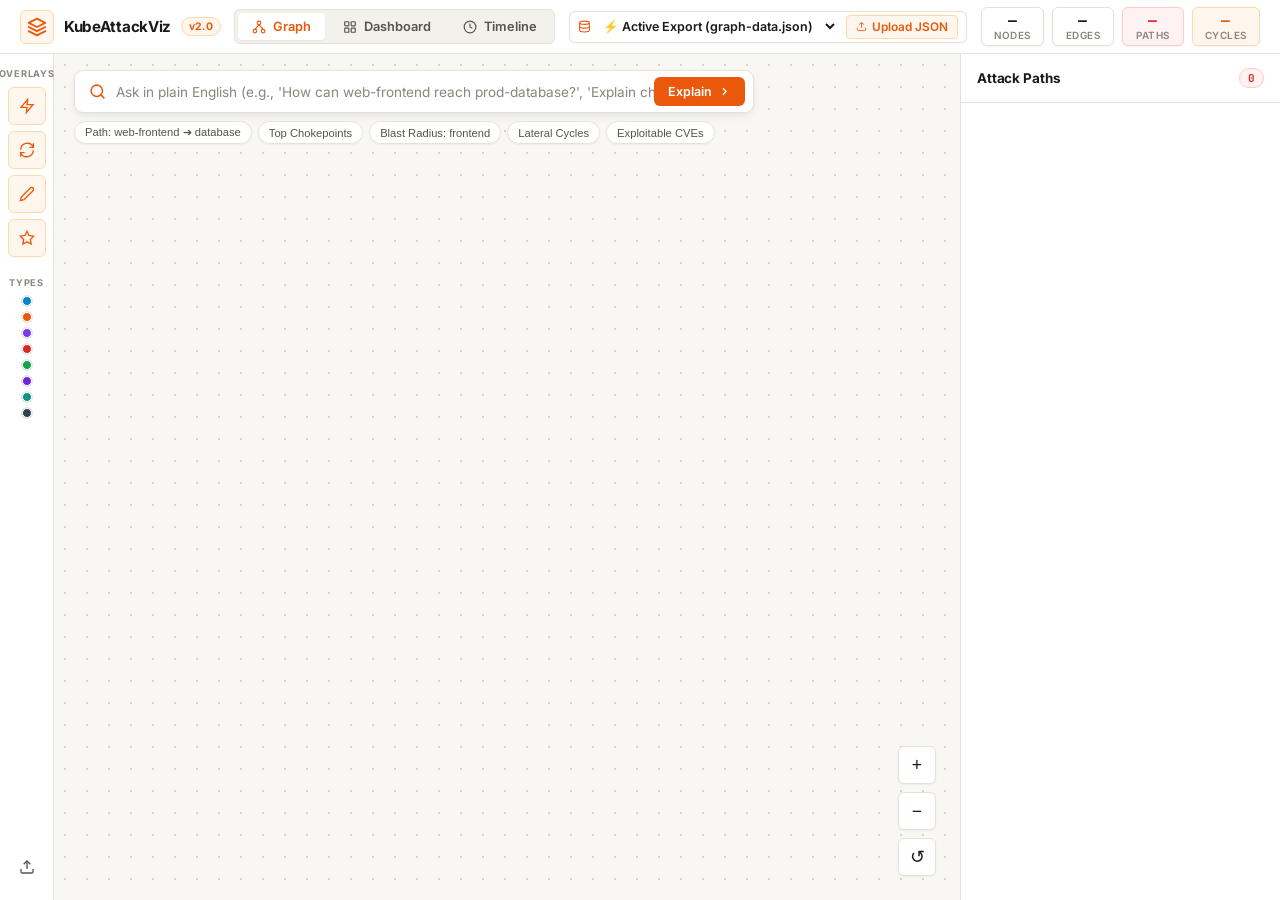
==== commit f2d16a9a: "final changes" ====
--- a/visualizer/index.html
+++ b/visualizer/index.html
@@ -8,7 +8,7 @@
     <link rel="preconnect" href="https://fonts.googleapis.com">
     <link rel="preconnect" href="https://fonts.gstatic.com" crossorigin>
     <link href="https://fonts.googleapis.com/css2?family=Inter:wght@300;400;500;600;700;800&family=JetBrains+Mono:wght@400;500;600;700&display=swap" rel="stylesheet">
-    <link rel="stylesheet" href="styles.css?v=2.1">
+    <link rel="stylesheet" href="styles.css?v=2.3">
 </head>
 <body>
     <!-- ── Top Bar ─────────────────────────────────────────────────────── -->
@@ -38,6 +38,25 @@
                 Timeline
             </button>
         </div>
+
+        <!-- Dynamic Cluster Graph Selector -->
+        <div class="topbar-cluster-select" id="topbar-cluster-select">
+            <span class="cluster-select-icon" title="Graph Source">
+                <svg width="13" height="13" viewBox="0 0 24 24" fill="none" stroke="currentColor" stroke-width="2"><ellipse cx="12" cy="5" rx="9" ry="3"/><path d="M21 12c0 1.66-4 3-9 3s-9-1.34-9-3"/><path d="M3 5v14c0 1.66 4 3 9 3s9-1.34 9-3V5"/></svg>
+            </span>
+            <select id="cluster-selector" class="cluster-select" title="Switch cluster graph or load new export">
+                <option value="graph-data.json">⚡ Active Export (graph-data.json)</option>
+                <option value="samples/presentation-cluster.json">🎯 Presentation Cluster (Baseline)</option>
+                <option value="samples/presentation-cluster-drift.json">⚠️ Presentation Cluster (Drift)</option>
+                <option value="samples/mock-cluster-graph.json">🏢 Mock Cluster (Full E-Commerce)</option>
+            </select>
+            <button id="btn-topbar-load" class="btn-topbar-load" title="Choose any cluster JSON file from your machine">
+                <svg width="11" height="11" viewBox="0 0 24 24" fill="none" stroke="currentColor" stroke-width="2"><path d="M21 15v4a2 2 0 0 1-2 2H5a2 2 0 0 1-2-2v-4"/><polyline points="17 8 12 3 7 8"/><line x1="12" y1="3" x2="12" y2="15"/></svg>
+                <span>Upload JSON</span>
+            </button>
+            <input type="file" id="topbar-file-input" accept=".json" style="display:none">
+        </div>
+
         <div class="topbar-metrics" id="topbar-metrics">
             <div class="metric" id="metric-nodes"><span class="metric-val" id="node-count">—</span><span class="metric-lbl">Nodes</span></div>
             <div class="metric" id="metric-edges"><span class="metric-val" id="edge-count">—</span><span class="metric-lbl">Edges</span></div>
@@ -258,8 +277,8 @@
     </main>
 
     <script src="https://d3js.org/d3.v7.min.js"></script>
-    <script src="script.js?v=2.1"></script>
-    <script src="dashboard.js?v=2.1"></script>
-    <script src="nlp-engine.js?v=2.1"></script>
+    <script src="script.js?v=2.3"></script>
+    <script src="dashboard.js?v=2.3"></script>
+    <script src="nlp-engine.js?v=2.3"></script>
 </body>
 </html>
--- a/visualizer/styles.css
+++ b/visualizer/styles.css
@@ -200,6 +200,63 @@
     stroke: currentColor;
 }
 
+/* ── Topbar Cluster Selector ────────────────────────────────────────── */
+.topbar-cluster-select {
+    display: flex;
+    align-items: center;
+    gap: 8px;
+    background: #FFFFFF;
+    border: 1px solid var(--border);
+    border-radius: var(--r-sm);
+    padding: 3px 8px;
+    box-shadow: var(--shadow-sm);
+}
+
+.cluster-select-icon {
+    color: var(--orange);
+    display: flex;
+    align-items: center;
+    flex-shrink: 0;
+}
+
+.cluster-select {
+    border: none;
+    background: transparent;
+    font-family: inherit;
+    font-size: 0.78rem;
+    font-weight: 600;
+    color: var(--text-1);
+    outline: none;
+    cursor: pointer;
+    padding-right: 4px;
+}
+
+.cluster-select:focus {
+    color: var(--orange);
+}
+
+.btn-topbar-load {
+    display: inline-flex;
+    align-items: center;
+    gap: 5px;
+    background: var(--orange-light);
+    color: var(--orange);
+    border: 1px solid var(--orange-border);
+    padding: 4px 9px;
+    border-radius: var(--r-xs);
+    font-family: inherit;
+    font-size: 0.74rem;
+    font-weight: 600;
+    cursor: pointer;
+    transition: all 0.15s ease;
+    white-space: nowrap;
+}
+
+.btn-topbar-load:hover {
+    background: var(--orange);
+    color: #FFFFFF;
+}
+
 .topbar-metrics {
     display: flex;
     gap: 8px;
@@ -441,6 +498,62 @@
     pointer-events: auto;
 }
 
+/* NLP Autocomplete Dropdown */
+.nlp-search-box {
+    position: relative;
+}
+
+.nlp-autocomplete-box {
+    position: absolute;
+    top: calc(100% + 6px);
+    left: 0;
+    right: 0;
+    background: #FFFFFF;
+    border: 1px solid var(--border);
+    border-radius: var(--r-md);
+    box-shadow: var(--shadow-lg);
+    max-height: 260px;
+    overflow-y: auto;
+    z-index: 150;
+    display: none;
+}
+
+.nlp-autocomplete-box.active {
+    display: block;
+}
+
+.nlp-auto-item {
+    display: flex;
+    align-items: center;
+    justify-content: space-between;
+    padding: 9px 14px;
+    cursor: pointer;
+    font-size: 0.8rem;
+    color: var(--text-1);
+    border-bottom: 1px solid var(--border-subtle);
+    transition: background 0.12s ease;
+}
+
+.nlp-auto-item:last-child {
+    border-bottom: none;
+}
+
+.nlp-auto-item:hover, .nlp-auto-item.selected {
+    background: var(--orange-light);
+    color: var(--orange);
+}
+
+.nlp-auto-badge {
+    font-size: 0.65rem;
+    font-weight: 700;
+    color: var(--text-3);
+    text-transform: uppercase;
+    letter-spacing: 0.04em;
+    padding: 2px 6px;
+    background: var(--bg-2);
+    border-radius: 4px;
+}
+
 .nlp-chip {
     background: rgba(255, 255, 255, 0.9);
     backdrop-filter: blur(8px);
@@ -904,7 +1017,7 @@
 .zoom-controls {
     position: absolute;
     bottom: 24px;
-    right: calc(var(--drawer-w) + 24px);
+    right: 24px;
     display: flex;
     flex-direction: column;
     gap: 8px;
@@ -1590,6 +1703,121 @@
 .diff-alert-desc {
     color: var(--text-2);
     font-size: 0.74rem;
+}
+
+/* ── Causal Analysis Card ────────────────────────────────────────────── */
+.diff-causal-container {
+    display: flex;
+    flex-direction: column;
+    gap: 12px;
+    margin-bottom: 20px;
+}
+
+.diff-causal-card {
+    background: #FFFFFF;
+    border: 1px solid var(--border);
+    border-left: 4px solid var(--orange);
+    border-radius: var(--r-md);
+    padding: 16px;
+    box-shadow: var(--shadow-sm);
+    display: flex;
+    flex-direction: column;
+    gap: 10px;
+}
+
+.diff-causal-card.clean {
+    border-left-color: var(--green);
+}
+
+.diff-causal-header {
+    display: flex;
+    align-items: center;
+    justify-content: space-between;
+    gap: 8px;
+}
+
+.diff-causal-badge {
+    display: inline-flex;
+    align-items: center;
+    gap: 6px;
+    font-size: 0.76rem;
+    font-weight: 700;
+    padding: 4px 10px;
+    border-radius: 9999px;
+    background: var(--orange-light);
+    color: var(--orange-dark);
+    border: 1px solid var(--orange-border);
+}
+
+.diff-causal-badge.safe {
+    background: var(--green-light);
+    color: var(--green);
+    border-color: var(--green-border);
+}
+
+.diff-causal-narrative {
+    font-size: 0.84rem;
+    line-height: 1.55;
+    color: var(--text-1);
+}
+
+.diff-causal-narrative strong {
+    color: var(--orange-dark);
+}
+
+.diff-causal-route {
+    font-family: 'JetBrains Mono', monospace;
+    font-size: 0.74rem;
+    background: var(--bg-1);
+    padding: 8px 12px;
+    border-radius: var(--r-sm);
+    border: 1px solid var(--border);
+    color: var(--text-1);
+    word-break: break-all;
+}
+
+.diff-causal-meta {
+    display: flex;
+    flex-wrap: wrap;
+    gap: 8px;
+    font-size: 0.74rem;
+}
+
+.diff-causal-pill {
+    padding: 2px 8px;
+    background: var(--bg-1);
+    border: 1px solid var(--border);
+    border-radius: 4px;
+    color: var(--text-2);
+}
+
+.diff-causal-pill.trigger {
+    background: #FFF1F2;
+    border-color: #FECDD3;
+    color: #BE123C;
+    font-weight: 600;
+}
+
+.diff-causal-action {
+    background: #F8FAFC;
+    border: 1px dashed var(--border);
+    border-radius: var(--r-sm);
+    padding: 8px 12px;
+    font-size: 0.76rem;
+    color: var(--text-2);
+    display: flex;
+    align-items: center;
+    gap: 8px;
+}
+
+.diff-causal-action code {
+    font-family: 'JetBrains Mono', monospace;
+    background: #FFFFFF;
+    border: 1px solid var(--border);
+    padding: 2px 6px;
+    border-radius: 4px;
+    color: var(--orange-dark);
+    font-weight: 600;
 }
 
 /* ══════════════════════════════════════════════════════════════════════
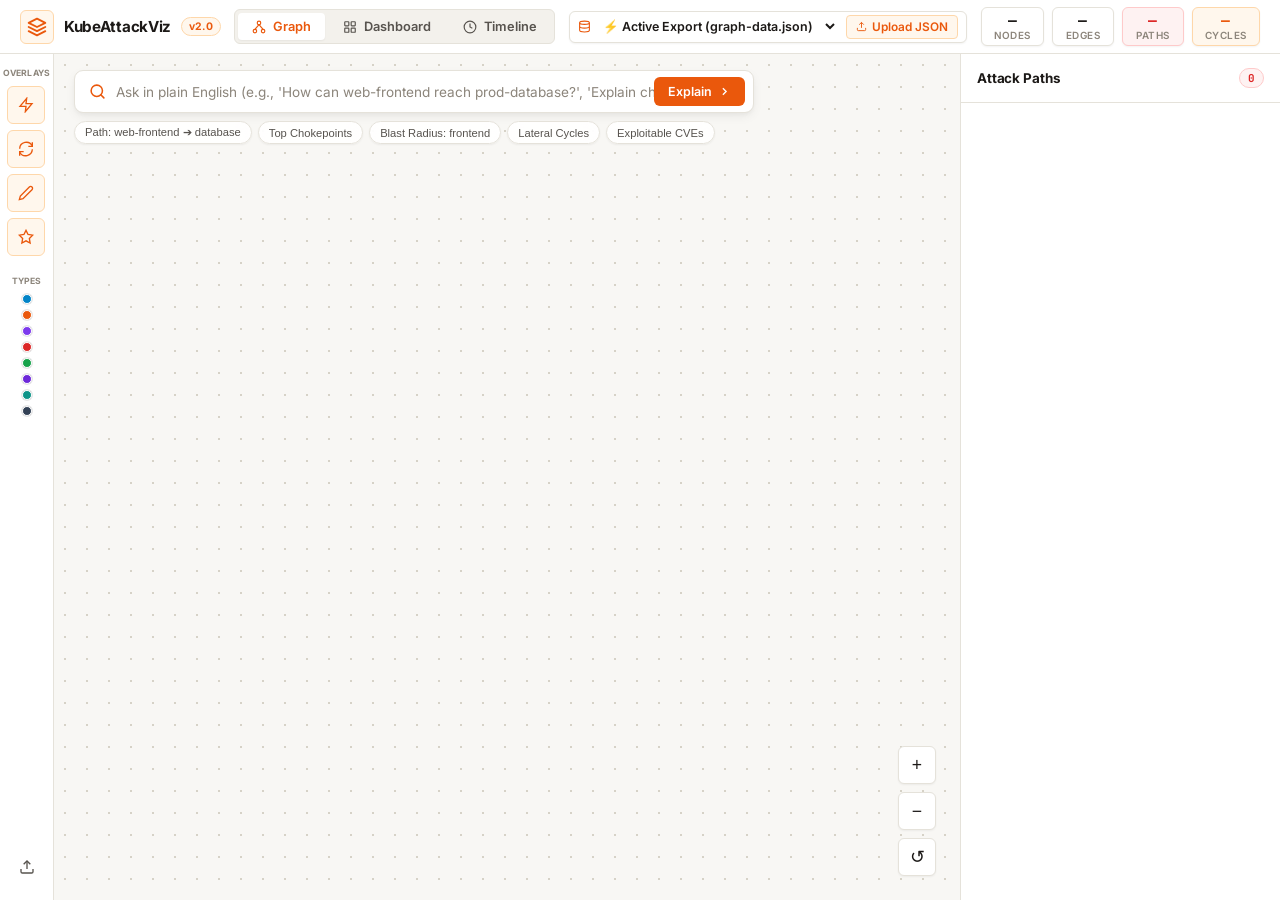
==== commit 06f411d7: "Fix risk model and consistency bugs; add CVE-exploitation-based edge weights Bug fixes: - Severity w" ====
--- a/visualizer/index.html
+++ b/visualizer/index.html
@@ -8,7 +8,7 @@
     <link rel="preconnect" href="https://fonts.googleapis.com">
     <link rel="preconnect" href="https://fonts.gstatic.com" crossorigin>
     <link href="https://fonts.googleapis.com/css2?family=Inter:wght@300;400;500;600;700;800&family=JetBrains+Mono:wght@400;500;600;700&display=swap" rel="stylesheet">
-    <link rel="stylesheet" href="styles.css?v=2.3">
+    <link rel="stylesheet" href="styles.css?v=2.4">
 </head>
 <body>
     <!-- ── Top Bar ─────────────────────────────────────────────────────── -->
@@ -277,8 +277,8 @@
     </main>
 
     <script src="https://d3js.org/d3.v7.min.js"></script>
-    <script src="script.js?v=2.3"></script>
-    <script src="dashboard.js?v=2.3"></script>
-    <script src="nlp-engine.js?v=2.3"></script>
+    <script src="script.js?v=2.4"></script>
+    <script src="dashboard.js?v=2.4"></script>
+    <script src="nlp-engine.js?v=2.4"></script>
 </body>
 </html>
--- a/visualizer/styles.css
+++ b/visualizer/styles.css
@@ -342,9 +342,12 @@
 }
 
 .rail-label {
-    font-size: 0.58rem;
+    font-size: 0.54rem;
     text-transform: uppercase;
-    letter-spacing: 0.08em;
+    letter-spacing: 0.02em;
+    max-width: calc(var(--rail-w) - 6px);
+    white-space: nowrap;
+    overflow: hidden;
     color: var(--text-3);
     font-weight: 700;
     margin-bottom: 2px;
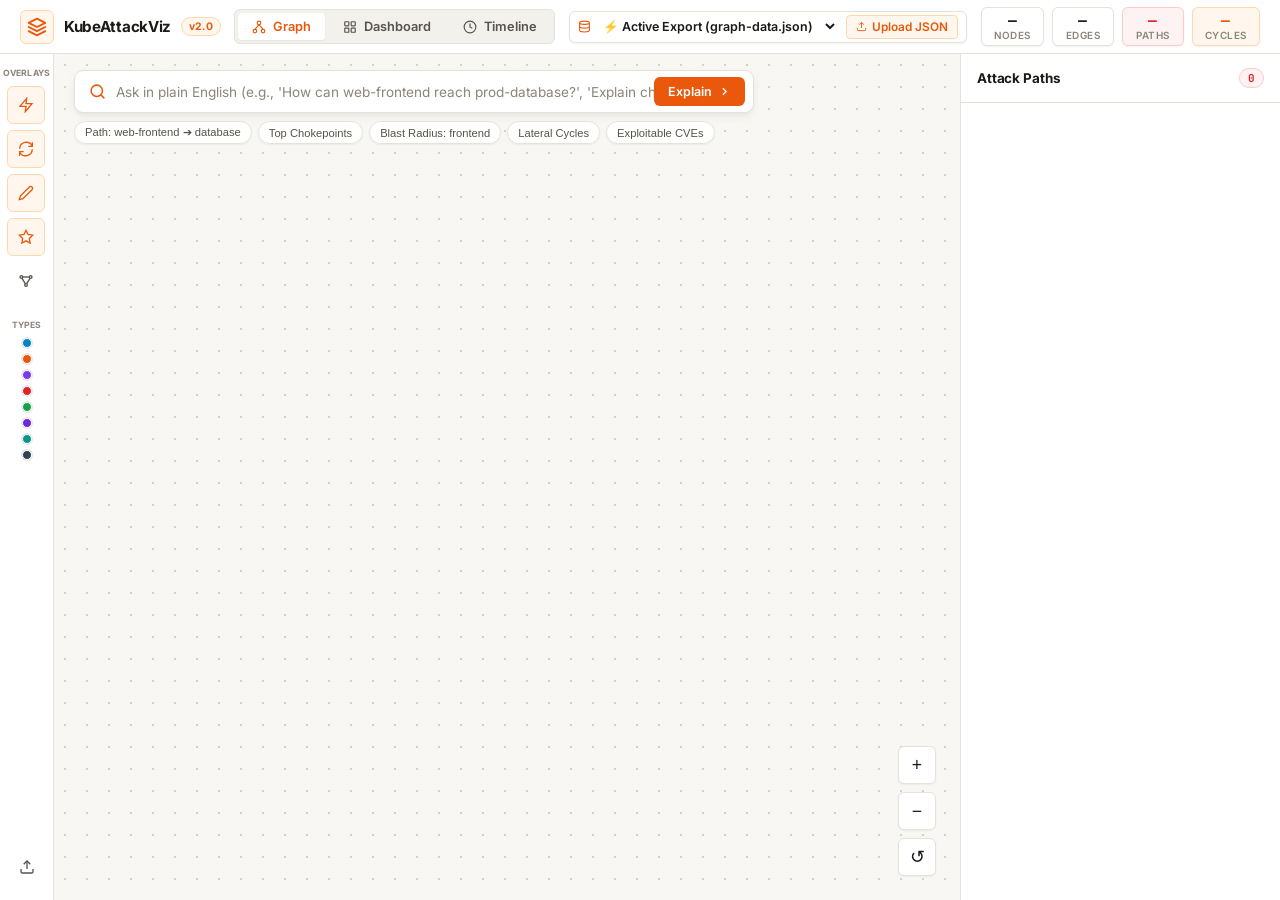
==== commit 14e0a9c6: "working with benchmark" ====
--- a/visualizer/index.html
+++ b/visualizer/index.html
@@ -8,7 +8,7 @@
     <link rel="preconnect" href="https://fonts.googleapis.com">
     <link rel="preconnect" href="https://fonts.gstatic.com" crossorigin>
     <link href="https://fonts.googleapis.com/css2?family=Inter:wght@300;400;500;600;700;800&family=JetBrains+Mono:wght@400;500;600;700&display=swap" rel="stylesheet">
-    <link rel="stylesheet" href="styles.css?v=2.4">
+    <link rel="stylesheet" href="styles.css?v=2.8">
 </head>
 <body>
     <!-- ── Top Bar ─────────────────────────────────────────────────────── -->
@@ -91,6 +91,10 @@
                     <input type="checkbox" id="toggle-critical" checked>
                     <svg width="16" height="16" viewBox="0 0 24 24" fill="none" stroke="currentColor" stroke-width="2"><polygon points="12 2 15.09 8.26 22 9.27 17 14.14 18.18 21.02 12 17.77 5.82 21.02 7 14.14 2 9.27 8.91 8.26 12 2"/></svg>
                 </label>
+                <label class="rail-toggle" title="Show all edges">
+                    <input type="checkbox" id="toggle-alledges">
+                    <svg width="16" height="16" viewBox="0 0 24 24" fill="none" stroke="currentColor" stroke-width="2"><circle cx="5" cy="6" r="2"/><circle cx="19" cy="6" r="2"/><circle cx="12" cy="18" r="2"/><line x1="7" y1="6" x2="17" y2="6"/><line x1="6" y1="8" x2="11" y2="16"/><line x1="18" y1="8" x2="13" y2="16"/></svg>
+                </label>
             </div>
 
             <!-- Legend (compact) -->
@@ -277,8 +281,9 @@
     </main>
 
     <script src="https://d3js.org/d3.v7.min.js"></script>
-    <script src="script.js?v=2.4"></script>
-    <script src="dashboard.js?v=2.4"></script>
-    <script src="nlp-engine.js?v=2.4"></script>
+    <script src="script.js?v=3.1"></script>
+    <script src="dashboard.js?v=2.5"></script>
+    <script src="nlp-engine.js?v=2.5"></script>
+    <script src="demo.js?v=3.2"></script>
 </body>
 </html>
--- a/visualizer/styles.css
+++ b/visualizer/styles.css
@@ -2130,3 +2130,180 @@
         right: 10px;
     }
 }
+
+
+/* ── Live mode ──────────────────────────────────────────────────────────── */
+.live-pill {
+    font: 600 0.72rem/1 'JetBrains Mono', monospace;
+    padding: 7px 10px;
+    border-radius: 999px;
+    white-space: nowrap;
+    border: 1px solid var(--border);
+    color: var(--text-3);
+}
+.live-pill.live-on  { color: #15803d; background: #f0fdf4; border-color: #86efac; }
+.live-pill.live-err { color: #b91c1c; background: #fef2f2; border-color: #fca5a5; }
+.live-pill.live-on::first-letter { animation: livePulse 1.4s ease-in-out infinite; }
+@keyframes livePulse { 50% { opacity: 0.25; } }
+
+.toast-stack {
+    position: fixed; right: 18px; top: 72px; z-index: 300;
+    display: flex; flex-direction: column; gap: 8px; max-width: 380px;
+}
+.toast {
+    background: var(--bg-1, #fff); border: 1px solid var(--border); border-left: 4px solid #64748b;
+    border-radius: 10px; padding: 10px 12px; font-size: 0.8rem; line-height: 1.35;
+    box-shadow: 0 8px 24px rgba(15, 23, 42, 0.18); cursor: pointer;
+    transition: opacity 0.8s ease, transform 0.8s ease;
+}
+.toast strong { display: block; margin-bottom: 2px; font-size: 0.74rem; letter-spacing: 0.02em; }
+.toast-critical { border-left-color: #dc2626; }
+.toast-high     { border-left-color: #ea580c; }
+.toast-medium   { border-left-color: #d97706; }
+.toast-info     { border-left-color: #0284c7; }
+.toast-fade { opacity: 0; transform: translateX(20px); }
+
+.blast-kind {
+    font: 600 0.62rem/1 'JetBrains Mono', monospace; text-transform: uppercase; letter-spacing: 0.03em;
+    padding: 2px 6px; border-radius: 6px; margin-left: 6px; vertical-align: 1px;
+}
+.blast-kind-entry { color: #b91c1c; background: #fef2f2; }
+.blast-kind-pod   { color: #0369a1; background: #f0f9ff; }
+
+/* ── Presentation views (demo.js, serve --demo-sample) ─────────────────── */
+.link-line.rank-edge {
+    stroke-width: 3.4;
+    stroke-dasharray: 9, 4;
+    animation: dash-flow 0.9s linear infinite;
+    opacity: 1;
+}
+.link-line.rank-edge.rank-0 { stroke-width: 4.6; }
+.link-line.minor-path-edge {
+    stroke: #F2B8B5;
+    stroke-width: 1.6;
+    stroke-dasharray: 4, 4;
+    animation: none;
+}
+
+.path-card.path-card-ranked { border-left: 5px solid var(--rank-color); }
+.path-card-compare {
+    font: 600 0.68rem/1.3 'JetBrains Mono', monospace;
+    padding: 3px 7px;
+    border-radius: 6px;
+    align-self: flex-start;
+}
+.cmp-up   { color: #15803d; background: #f0fdf4; }
+.cmp-down { color: #b91c1c; background: #fef2f2; }
+.cmp-same { color: #57534e; background: #f5f5f4; }
+.cmp-new  { color: #6d28d9; background: #f5f3ff; }
+
+.demo-bar {
+    position: absolute;
+    bottom: 14px;
+    left: 16px;
+    z-index: 40;
+    width: min(900px, calc(100% - 96px));   /* leaves room for the zoom buttons on the right */
+    display: flex;
+    flex-direction: column-reverse;         /* buttons at the bottom edge, top-4 list above them */
+    gap: 8px;
+    pointer-events: none;
+}
+.demo-buttons {
+    display: grid;
+    grid-template-columns: repeat(4, 1fr);
+    gap: 6px;
+    pointer-events: auto;
+}
+.demo-btn {
+    display: flex;
+    align-items: center;
+    gap: 8px;
+    padding: 7px 10px;
+    border: 1px solid var(--border);
+    border-radius: 10px;
+    background: rgba(255, 255, 255, 0.94);
+    box-shadow: var(--shadow-sm);
+    cursor: pointer;
+    text-align: left;
+    font-family: inherit;
+    color: var(--text-2);
+    transition: all 0.15s ease;
+}
+.demo-btn:hover { border-color: #94a3b8; transform: translateY(-1px); }
+.demo-btn .demo-num {
+    flex: none;
+    width: 22px; height: 22px;
+    border-radius: 50%;
+    display: grid; place-items: center;
+    font: 700 0.75rem/1 'JetBrains Mono', monospace;
+    background: #e7e5e4; color: #44403c;
+}
+.demo-btn .demo-txt { display: flex; flex-direction: column; line-height: 1.15; }
+.demo-btn .demo-txt b { font-size: 0.76rem; color: var(--text-1); }
+.demo-btn .demo-txt small { font-size: 0.68rem; }
+.demo-btn.demo-learned .demo-txt small { color: #7048e8; font-weight: 600; }
+.demo-btn.active { border-color: #1e293b; box-shadow: 0 0 0 2px #1e293b; background: #fff; }
+.demo-btn.active .demo-num { background: #1e293b; color: #fff; }
+.demo-btn.demo-learned.active { border-color: #7048e8; box-shadow: 0 0 0 2px #7048e8; }
+.demo-btn.demo-learned.active .demo-num { background: #7048e8; }
+.demo-btn.waiting { opacity: 0.55; }
+
+.demo-caption {
+    pointer-events: auto;
+    background: rgba(255, 255, 255, 0.95);
+    border: 1px solid var(--border);
+    border-radius: 10px;
+    box-shadow: var(--shadow-md);
+    padding: 9px 12px;
+    font-size: 0.74rem;
+    color: var(--text-2);
+}
+.demo-caption:empty { display: none; }
+.demo-title { line-height: 1.4; }
+.demo-chip {
+    display: inline-block;
+    padding: 2px 7px;
+    border-radius: 999px;
+    font: 700 0.66rem/1.3 'JetBrains Mono', monospace;
+    background: #1e293b; color: #fff;
+    margin-right: 4px;
+}
+.demo-chip-learned { background: #7048e8; }
+.demo-msg { margin-top: 6px; color: var(--text-3); }
+.demo-top { margin: 7px 0 0; padding: 0; list-style: none; display: flex; flex-direction: column; gap: 4px; }
+.demo-top li {
+    display: flex; justify-content: space-between; gap: 10px;
+    padding-left: 9px;
+    border-left: 4px solid var(--rank-color);
+    font-family: 'JetBrains Mono', monospace;
+    font-size: 0.69rem;
+}
+.demo-top li::before { content: none; }
+.demo-route { color: var(--text-1); overflow: hidden; text-overflow: ellipsis; white-space: nowrap; min-width: 0; }
+.demo-score { flex: none; color: var(--text-3); }
+.demo-score span { padding: 1px 5px; border-radius: 5px; }
+
+.demo-tabs { display: flex; gap: 4px; margin-top: 7px; }
+.demo-tabs button {
+    border: 1px solid var(--border); background: #f4f5f8; color: var(--text-2);
+    border-radius: 6px; padding: 2px 9px; font-size: 0.7rem; cursor: pointer;
+}
+.demo-tabs button.on { background: #1e293b; border-color: #1e293b; color: #fff; }
+.bench-sum { margin-top: 6px; color: var(--text-3); }
+.bench-sum a, .bench-table a { color: #2255cc; text-decoration: none; }
+.bench-sum a:hover, .bench-table a:hover { text-decoration: underline; }
+.bench-table { width: 100%; border-collapse: collapse; margin-top: 5px; font-size: 0.69rem; }
+.bench-table th { text-align: left; font-weight: 600; color: var(--text-3); padding: 2px 6px; border-bottom: 1px solid var(--border); }
+.bench-table td { padding: 3px 6px; border-bottom: 1px solid #eef0f4; vertical-align: top; color: var(--text-1); }
+.bench-table td small { display: block; color: var(--text-3); }
+.bench-row { cursor: pointer; }
+.bench-row:hover td { background: #f6f4ff; }
+.bench-row.sel td { background: #ece7ff; }
+.bench-row.nopath { cursor: default; }
+.bench-ok { color: #0ca678; font-weight: 700; }
+.bench-bad { color: #d62839; font-weight: 700; }
+
+@media (max-width: 760px) {
+    .demo-buttons { grid-template-columns: repeat(2, 1fr); }
+    .demo-top li { flex-direction: column; gap: 0; }
+}
